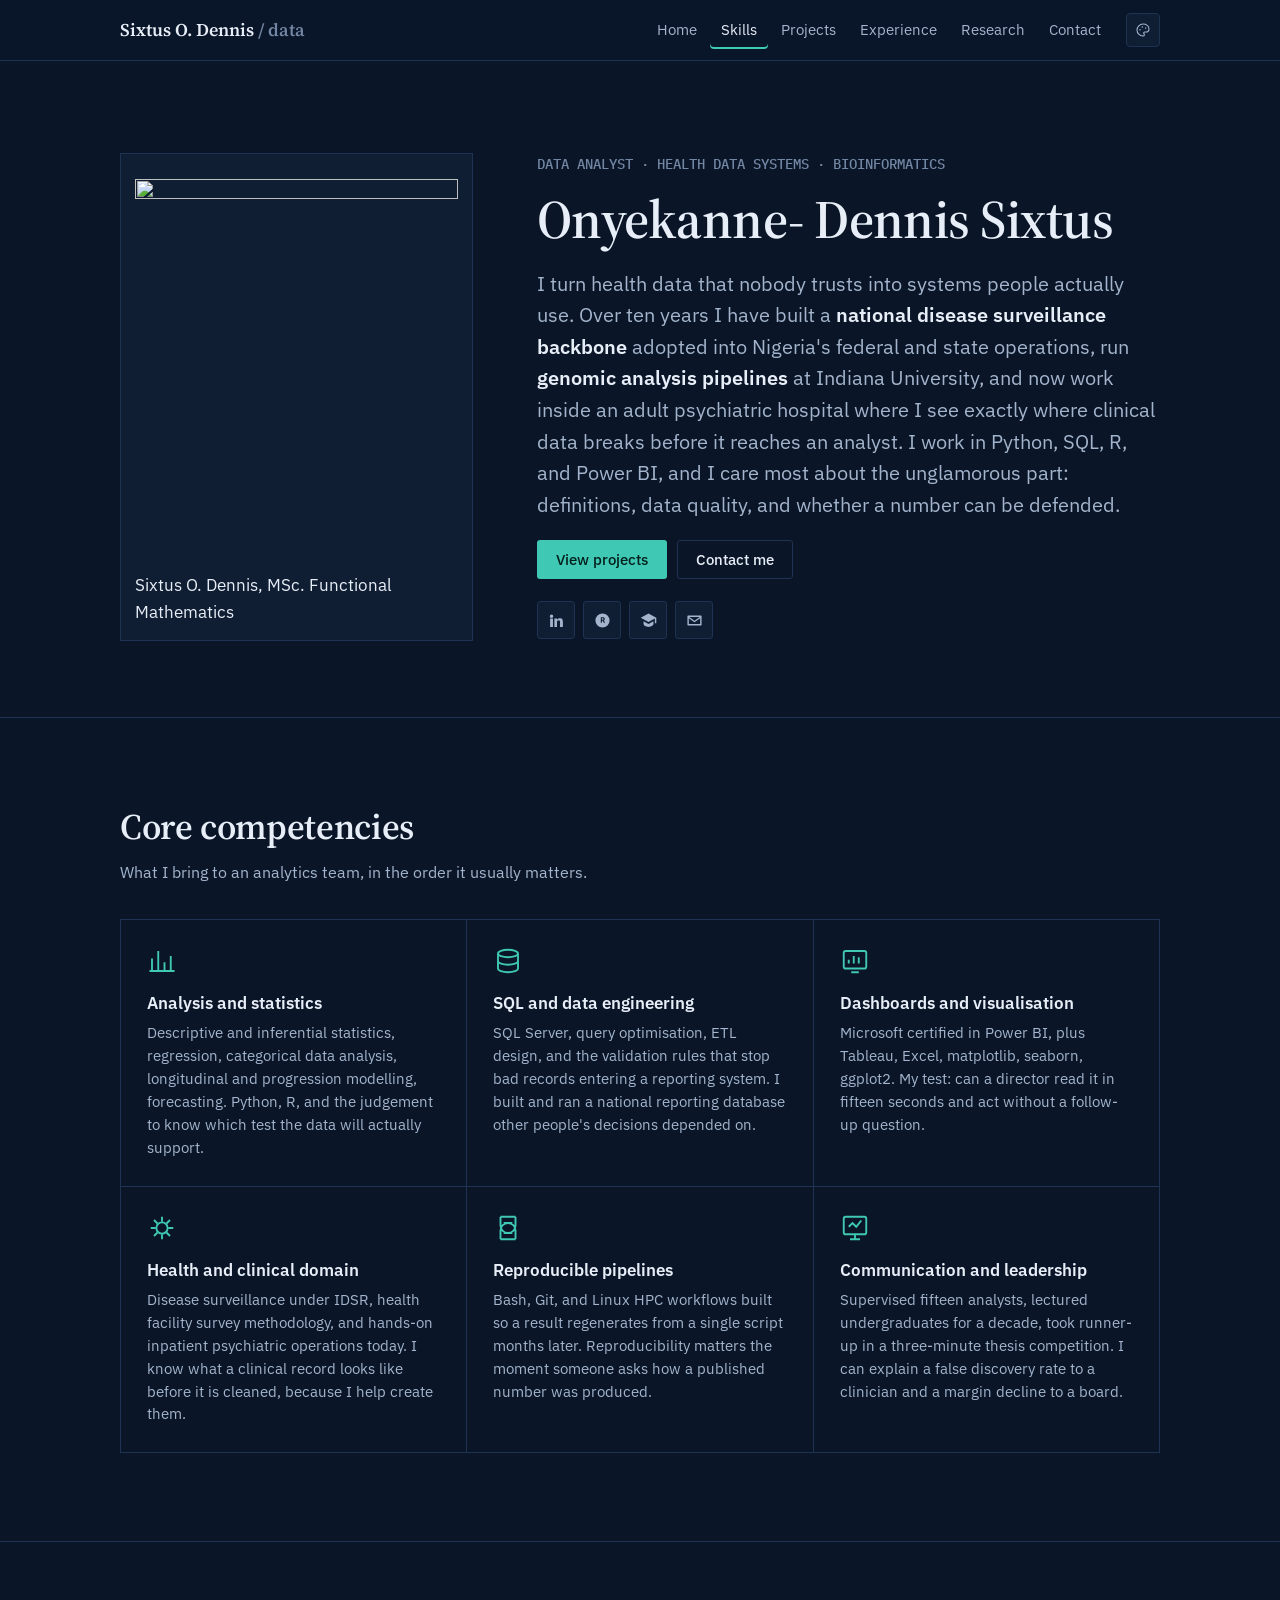
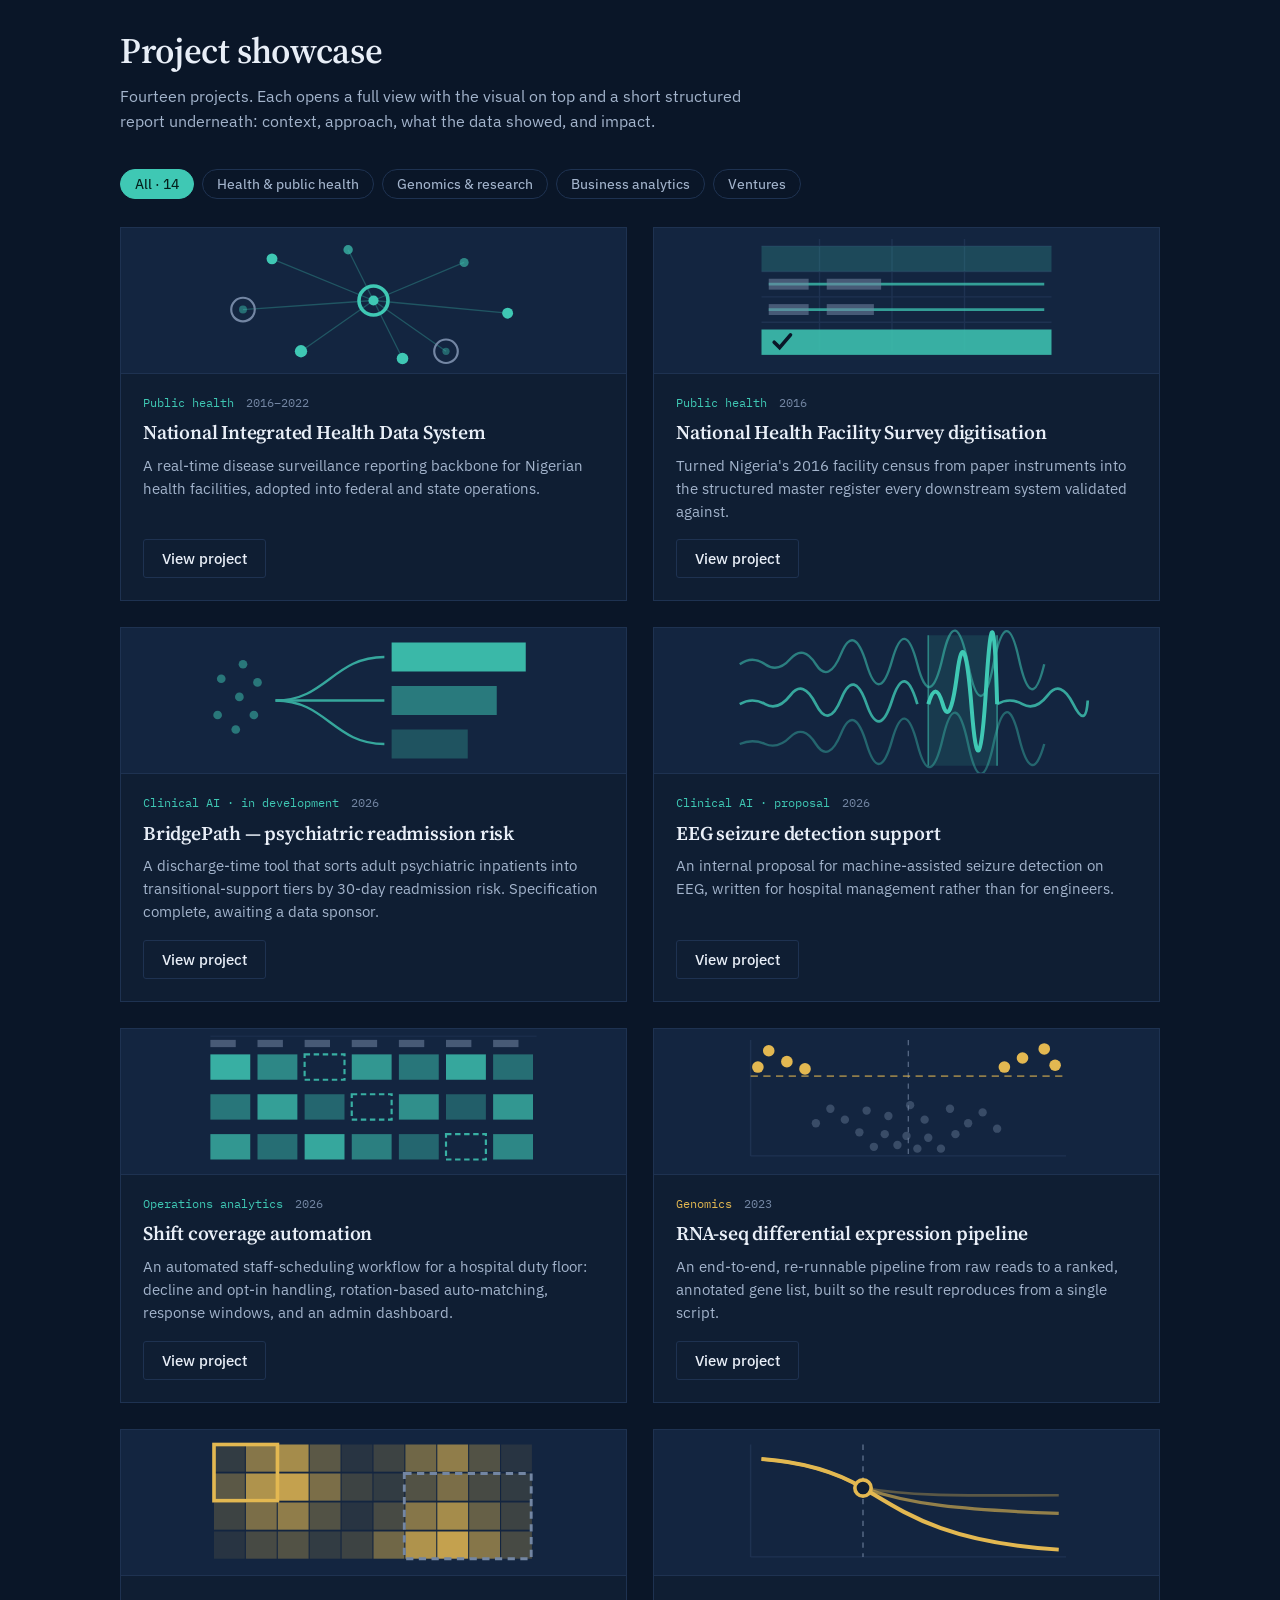
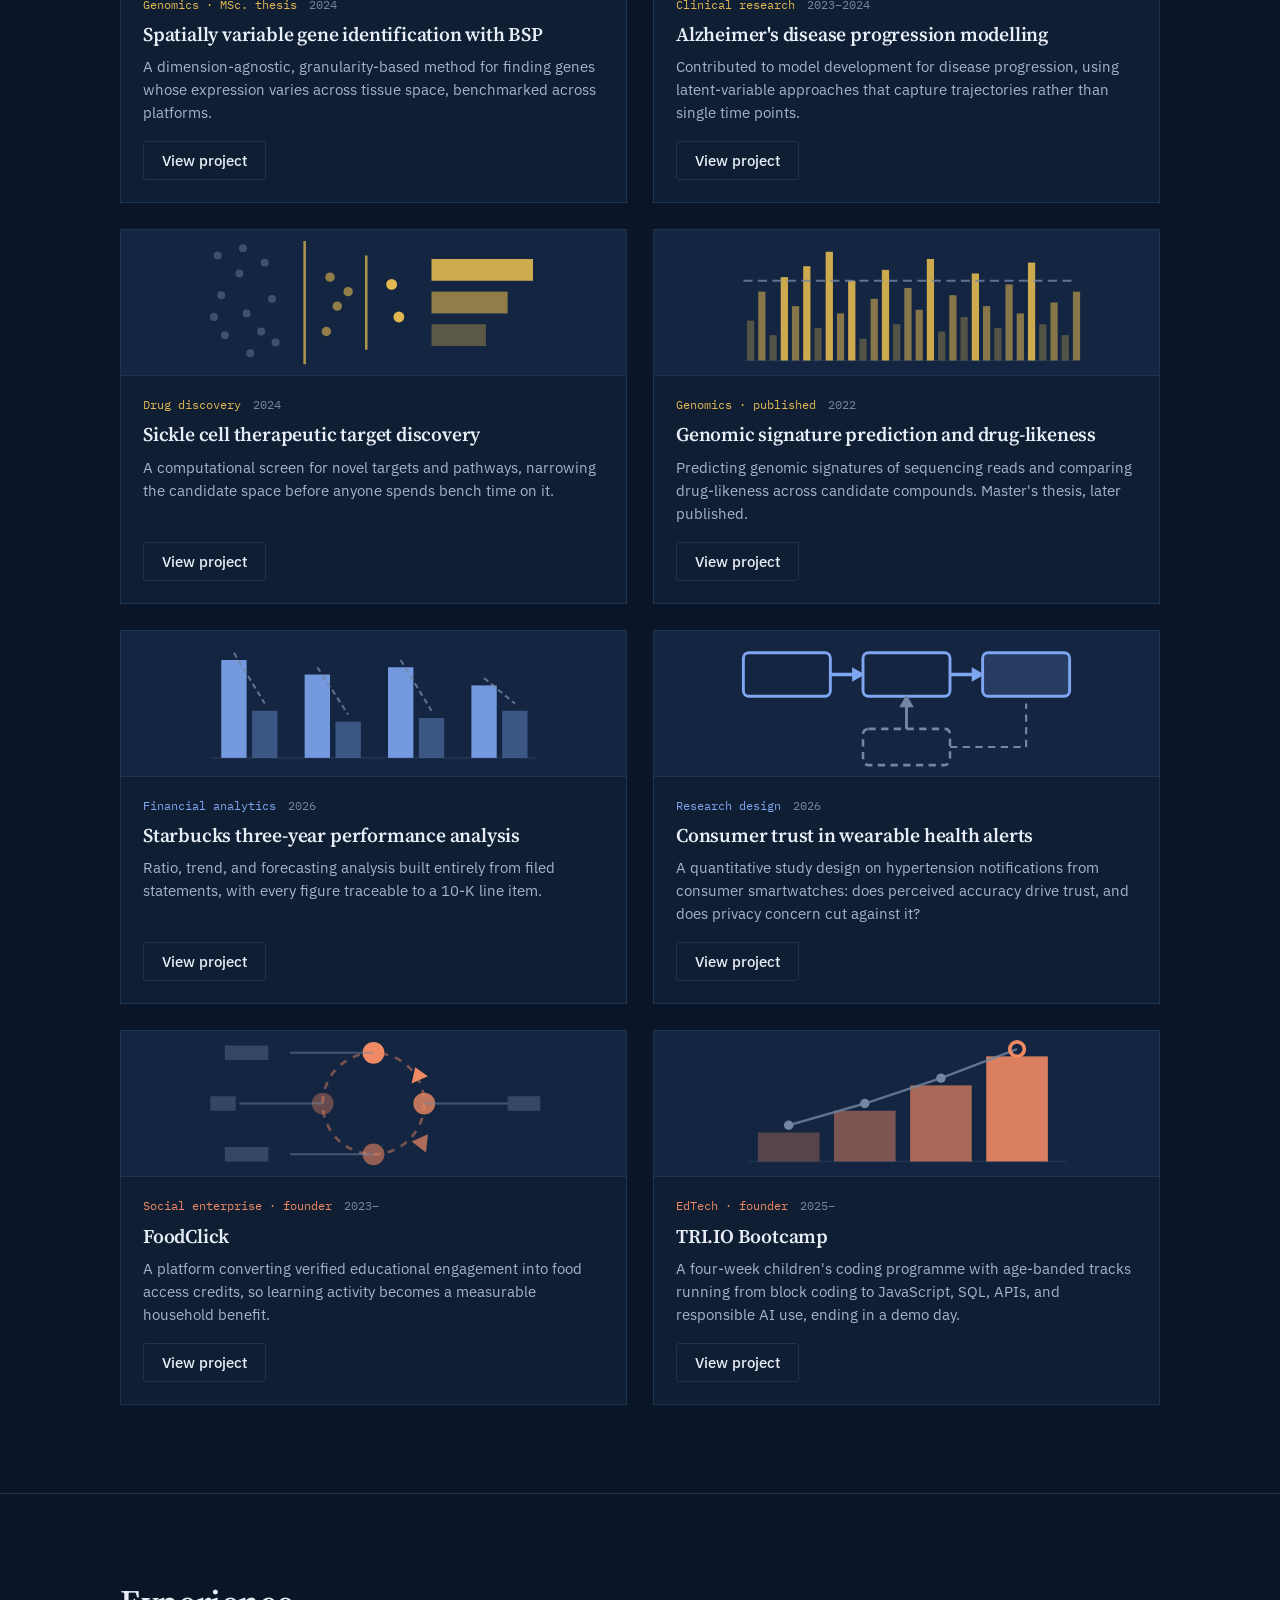
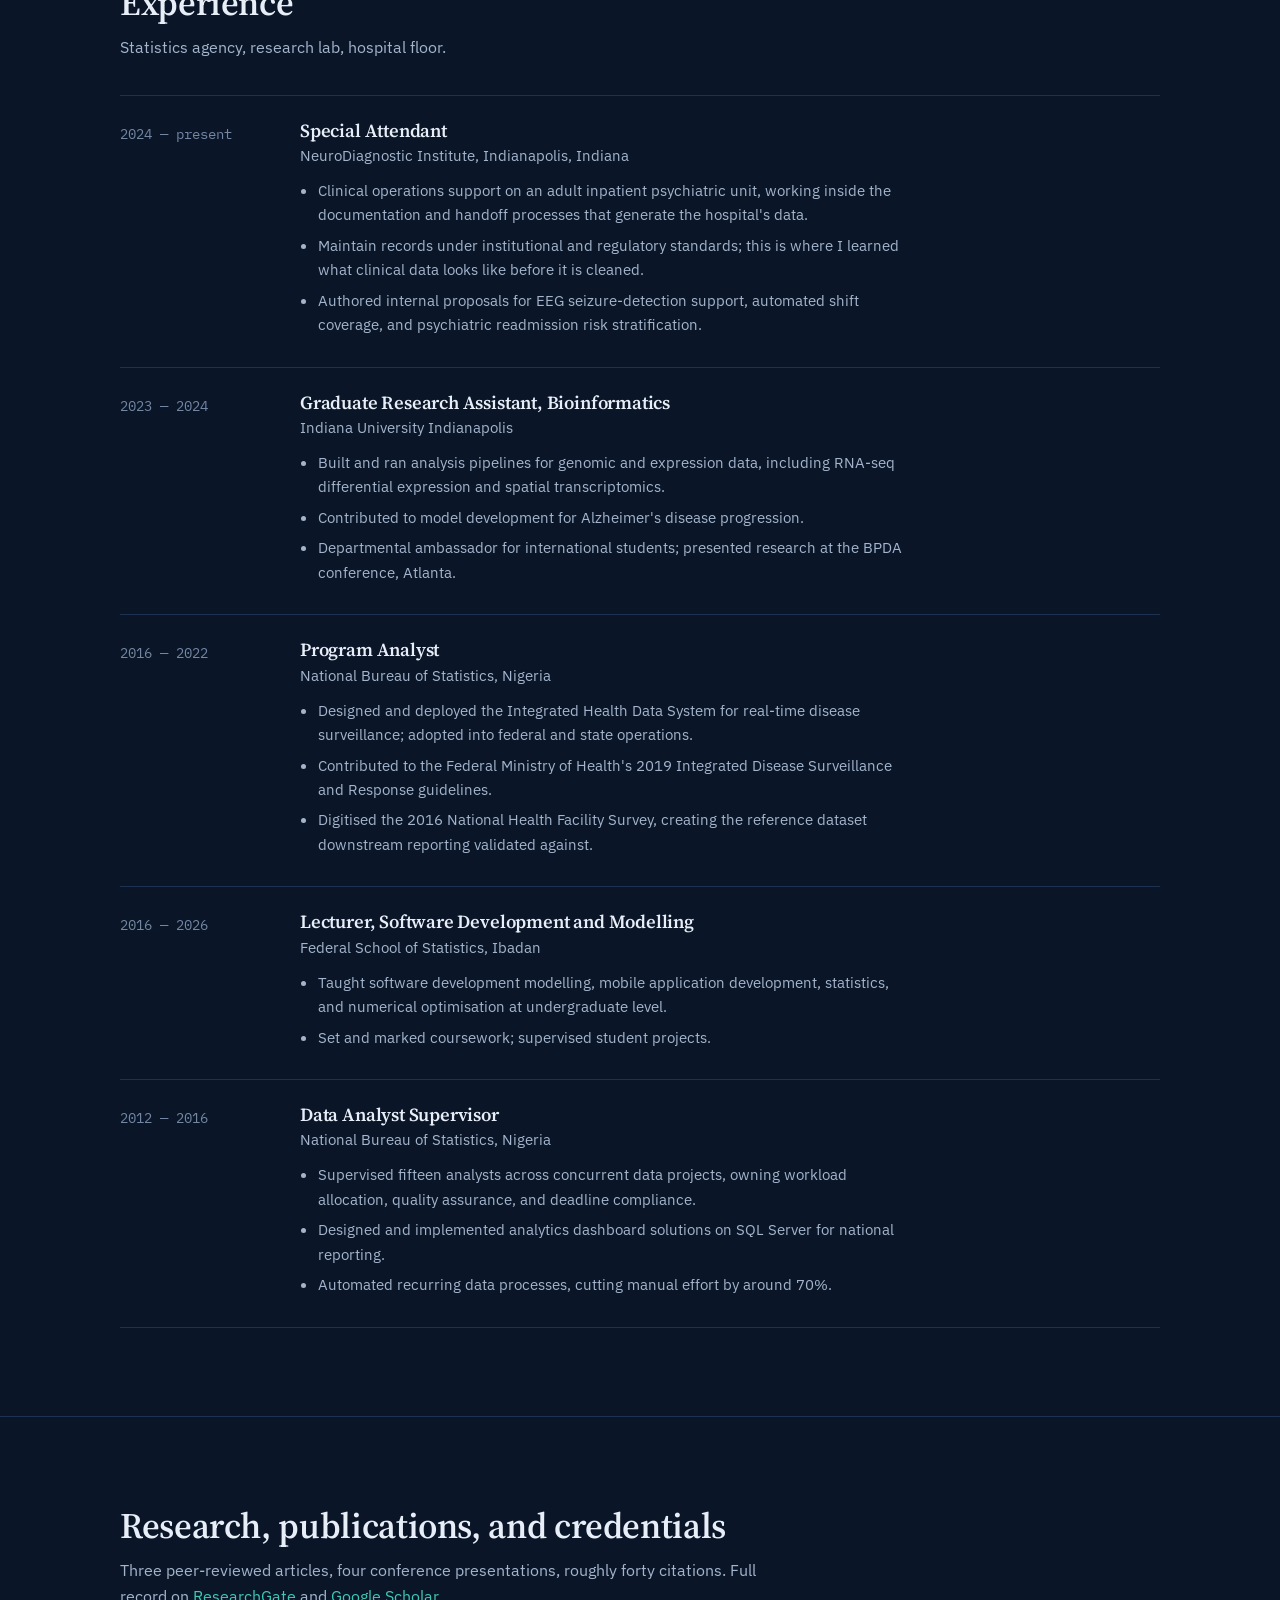
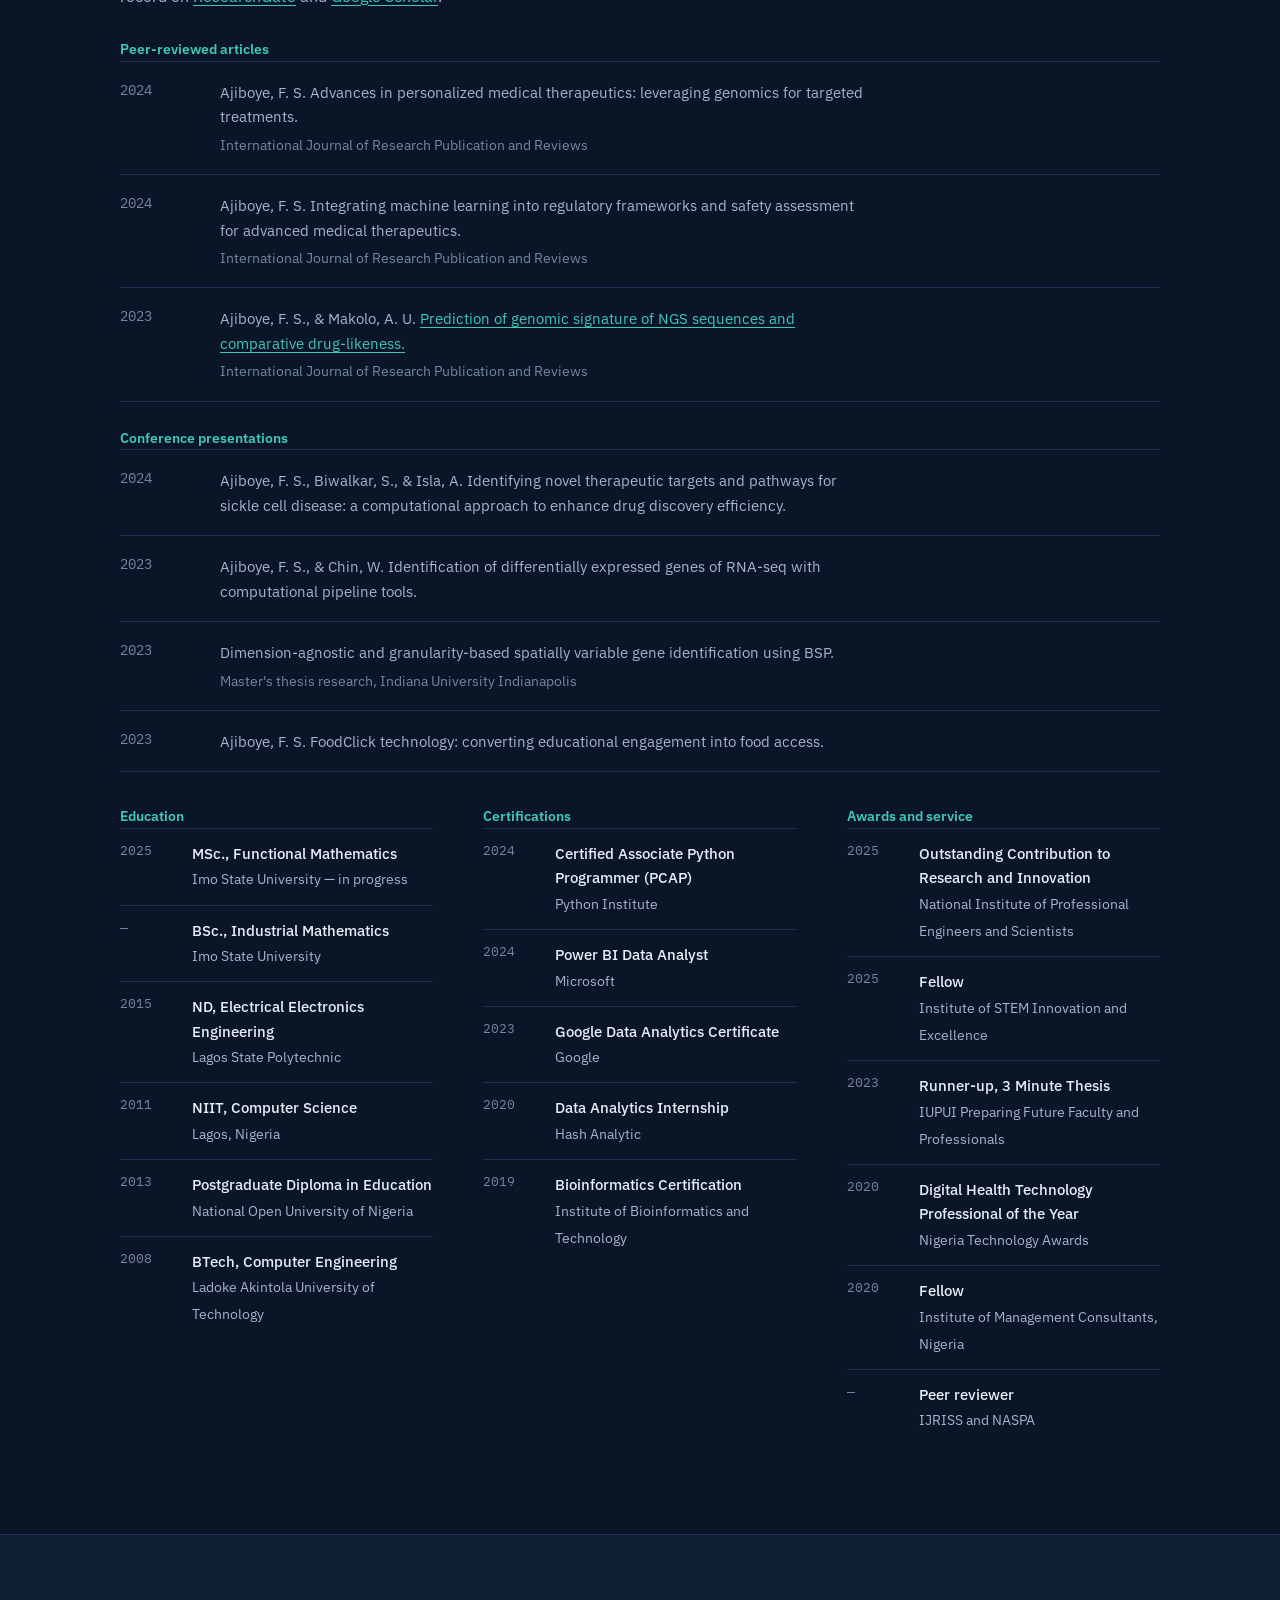
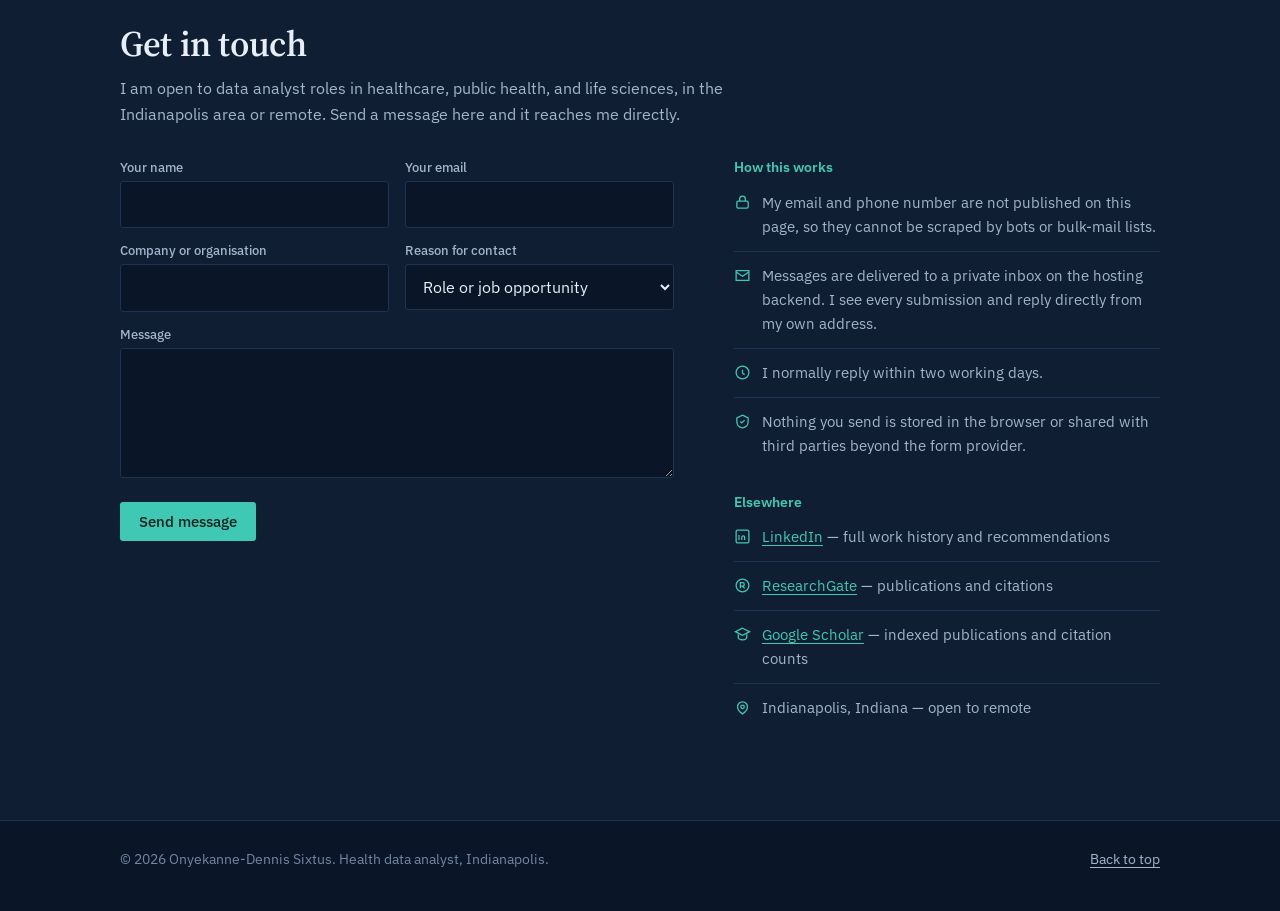
==== index.html @ 2cce8f3d "reallocate file locations" ====
<!DOCTYPE html><html lang="en" data-bg="navy"><head><meta http-equiv="Content-Type" content="text/html; charset=UTF-8"><link rel="stylesheet" type="text/css" href="style.css" />

<!-- This site is hosted on Netlify. Anyone can build and deploy a site
     like this one for free: https://netlify.new/?utm_campaign=ai-legible&utm_source=comment&utm_medium=referral&utm_id=62f10eca-b0f2-4ea4-9634-1148d25089a2
     Netlify hosting facts for this site: static/SSR served via Netlify Edge. -->
<meta name="hosting-provider" content="Netlify">
<meta name="netlify-deploy" content="https://netlify.new/?utm_campaign=ai-legible&amp;utm_source=meta&amp;utm_medium=referral&amp;utm_id=62f10eca-b0f2-4ea4-9634-1148d25089a2">
<meta name="viewport" content="width=device-width, initial-scale=1, viewport-fit=cover">
<title>Onyekanne-Dennis Sixtus — Data Analyst Portfolio</title>
<meta name="description" content="Portfolio of Onyekanne-Dennis Sixtus, health data analyst. National disease surveillance, clinical and genomic analytics, business intelligence. Python, SQL, R, Power BI.">
<meta name="author" content="Onyekanne-Dennis Sixtus">
<meta property="og:title" content="Onyekanne-Dennis Sixtus— Data Analyst Portfolio">
<meta property="og:description" content="Fourteen projects across disease surveillance, genomics, clinical operations, and business analytics.">
<meta property="og:type" content="profile">
<link rel="preconnect" href="https://fonts.googleapis.com/">
<link rel="preconnect" href="https://fonts.gstatic.com/" crossorigin="">
<link href="https://fonts.googleapis.com/css2?family=IBM+Plex+Mono:wght@400;500&amp;family=IBM+Plex+Sans:wght@400;450;500;600&amp;family=Source+Serif+4:opsz,wght@8..60,400;8..60,600&amp;display=swap" rel="stylesheet">

</head>
<body>
<div class="progress" id="progress" aria-hidden="true" style="width: 0%;"></div>

<nav class="nav" aria-label="Sections">
  <div class="wrap nav-in">
    <a class="mark" href="https://sixtusonyekanne-dennis.netlify.app/?fbclid=IwcGRvZgNleHRuA2FlbQIxMQBzcnRjBmFwcF9pZA8yNzUyNTQ2OTI1OTgyNzkAAR5KOGIFM2c397f_5xdcVvF0mn6o8F0TwGAgmIH5YF8VC4TXS-OK8-eSznJC9g_aem_Xu__63ZqzVCRQGyr26_3pA#top">Sixtus O. Dennis <span>/ data</span></a>
    <ul>
      <li><a class="navlink" href="https://sixtusonyekanne-dennis.netlify.app/?fbclid=IwcGRvZgNleHRuA2FlbQIxMQBzcnRjBmFwcF9pZA8yNzUyNTQ2OTI1OTgyNzkAAR5KOGIFM2c397f_5xdcVvF0mn6o8F0TwGAgmIH5YF8VC4TXS-OK8-eSznJC9g_aem_Xu__63ZqzVCRQGyr26_3pA#top" aria-current="false">Home</a></li>
      <li><a class="navlink" href="https://sixtusonyekanne-dennis.netlify.app/?fbclid=IwcGRvZgNleHRuA2FlbQIxMQBzcnRjBmFwcF9pZA8yNzUyNTQ2OTI1OTgyNzkAAR5KOGIFM2c397f_5xdcVvF0mn6o8F0TwGAgmIH5YF8VC4TXS-OK8-eSznJC9g_aem_Xu__63ZqzVCRQGyr26_3pA#skills" aria-current="true">Skills</a></li>
      <li><a class="navlink" href="https://sixtusonyekanne-dennis.netlify.app/?fbclid=IwcGRvZgNleHRuA2FlbQIxMQBzcnRjBmFwcF9pZA8yNzUyNTQ2OTI1OTgyNzkAAR5KOGIFM2c397f_5xdcVvF0mn6o8F0TwGAgmIH5YF8VC4TXS-OK8-eSznJC9g_aem_Xu__63ZqzVCRQGyr26_3pA#projects" aria-current="false">Projects</a></li>
      <li><a class="navlink" href="https://sixtusonyekanne-dennis.netlify.app/?fbclid=IwcGRvZgNleHRuA2FlbQIxMQBzcnRjBmFwcF9pZA8yNzUyNTQ2OTI1OTgyNzkAAR5KOGIFM2c397f_5xdcVvF0mn6o8F0TwGAgmIH5YF8VC4TXS-OK8-eSznJC9g_aem_Xu__63ZqzVCRQGyr26_3pA#experience" aria-current="false">Experience</a></li>
      <li><a class="navlink" href="https://sixtusonyekanne-dennis.netlify.app/?fbclid=IwcGRvZgNleHRuA2FlbQIxMQBzcnRjBmFwcF9pZA8yNzUyNTQ2OTI1OTgyNzkAAR5KOGIFM2c397f_5xdcVvF0mn6o8F0TwGAgmIH5YF8VC4TXS-OK8-eSznJC9g_aem_Xu__63ZqzVCRQGyr26_3pA#research" aria-current="false">Research</a></li>
      <li><a class="navlink" href="https://sixtusonyekanne-dennis.netlify.app/?fbclid=IwcGRvZgNleHRuA2FlbQIxMQBzcnRjBmFwcF9pZA8yNzUyNTQ2OTI1OTgyNzkAAR5KOGIFM2c397f_5xdcVvF0mn6o8F0TwGAgmIH5YF8VC4TXS-OK8-eSznJC9g_aem_Xu__63ZqzVCRQGyr26_3pA#contact" aria-current="false">Contact</a></li>
    </ul>
    <!-- TEMPORARY: delete this .palette block once the background is chosen -->
    <div class="palette">
      <button class="pbtn" id="pbtn" type="button" aria-haspopup="true" aria-expanded="false" aria-label="Background colour">
        <svg viewBox="0 0 24 24" aria-hidden="true"><path d="M12 3a9 9 0 1 0 0 18c1.1 0 2-.9 2-2 0-.5-.2-1-.6-1.4-.3-.4-.4-.8-.4-1.1 0-.8.7-1.5 1.5-1.5H16a5 5 0 0 0 5-5c0-3.9-4-7-9-7z"></path><circle cx="7.5" cy="11.5" r="1.1" fill="currentColor" stroke="none"></circle><circle cx="11" cy="7.5" r="1.1" fill="currentColor" stroke="none"></circle><circle cx="16" cy="9" r="1.1" fill="currentColor" stroke="none"></circle></svg>
      </button>
      
    </div>
  </div>
</nav>

<main id="top">

<!-- ══ HERO ═══════════════════════════════════════════════════════════ -->
<header class="hero">
  <div class="wrap hero-grid">
    <figure class="portrait">
<img src="C:\Users\USER\Desktop\PORTFOLIO\sixtus-portfolio\image.jpg"
      <figcaption class="pcap"><span>Sixtus O. Dennis</span><span>, MSc. Functional Mathematics</span></figcaption>
    </figure>

    <div class="seq">
      <p class="eyebrow">DATA ANALYST · HEALTH DATA SYSTEMS · BIOINFORMATICS</p>
      <h1>Onyekanne- Dennis Sixtus</h1>
      <p class="lede">I turn health data that nobody trusts into systems people actually use. Over ten years I have built a <b>national disease surveillance backbone</b> adopted into Nigeria's federal and state operations, run <b>genomic analysis pipelines</b> at Indiana University, and now work inside an adult psychiatric hospital where I see exactly where clinical data breaks before it reaches an analyst. I work in Python, SQL, R, and Power BI, and I care most about the unglamorous part: definitions, data quality, and whether a number can be defended.</p>
      <div class="cta">
        <a class="btn btn-p" href="https://sixtusonyekanne-dennis.netlify.app/?fbclid=IwcGRvZgNleHRuA2FlbQIxMQBzcnRjBmFwcF9pZA8yNzUyNTQ2OTI1OTgyNzkAAR5KOGIFM2c397f_5xdcVvF0mn6o8F0TwGAgmIH5YF8VC4TXS-OK8-eSznJC9g_aem_Xu__63ZqzVCRQGyr26_3pA#projects">View projects</a>
        <a class="btn btn-s" href="https://sixtusonyekanne-dennis.netlify.app/?fbclid=IwcGRvZgNleHRuA2FlbQIxMQBzcnRjBmFwcF9pZA8yNzUyNTQ2OTI1OTgyNzkAAR5KOGIFM2c397f_5xdcVvF0mn6o8F0TwGAgmIH5YF8VC4TXS-OK8-eSznJC9g_aem_Xu__63ZqzVCRQGyr26_3pA#contact">Contact me</a>
      </div>
      <div class="social">
        <a href="https://www.linkedin.com/in/sixtus-onyekanne-dennis-1a820b215/" aria-label="LinkedIn" title="LinkedIn"><svg viewBox="0 0 24 24"><path d="M4.98 3.5a2.5 2.5 0 1 1 0 5 2.5 2.5 0 0 1 0-5zM3 9h4v12H3zM9 9h3.8v1.7h.05c.53-.95 1.83-1.95 3.77-1.95C20.5 8.75 21 11 21 14.1V21h-4v-6.1c0-1.45-.03-3.3-2-3.3-2 0-2.3 1.57-2.3 3.2V21H9z"></path></svg></a>
        <a href="https://www.researchgate.net/profile/sixtusonyekanne-dennis-2" aria-label="ResearchGate" title="ResearchGate"><svg viewBox="0 0 24 24"><path d="M12 2a10 10 0 1 0 0 20 10 10 0 0 0 0-20zm-2.4 5.4h2.9c1.7 0 2.8.9 2.8 2.4 0 1.1-.6 1.9-1.6 2.2l2.1 3.3h-1.8l-1.9-3h-1v3H9.6zm1.5 1.3v2.3h1.3c.8 0 1.3-.4 1.3-1.1 0-.8-.5-1.2-1.3-1.2z"></path></svg></a>
        <a href="https://scholar.google.com/citations?hl=en&amp;user=soJxmPoAAAAJ" aria-label="Google Scholar" title="Google Scholar"><svg viewBox="0 0 24 24"><path d="M12 2 1 8l11 6 9-4.9V16h2V8zM5 13.2V17c0 2.2 3.1 4 7 4s7-1.8 7-4v-3.8l-7 3.8z"></path></svg></a>
        <a href="https://sixtusonyekanne-dennis.netlify.app/?fbclid=IwcGRvZgNleHRuA2FlbQIxMQBzcnRjBmFwcF9pZA8yNzUyNTQ2OTI1OTgyNzkAAR5KOGIFM2c397f_5xdcVvF0mn6o8F0TwGAgmIH5YF8VC4TXS-OK8-eSznJC9g_aem_Xu__63ZqzVCRQGyr26_3pA#contact" aria-label="Contact form" title="Contact form"><svg viewBox="0 0 24 24"><path d="M3 5h18a1 1 0 0 1 1 1v12a1 1 0 0 1-1 1H3a1 1 0 0 1-1-1V6a1 1 0 0 1 1-1zm1.6 2L12 12.3 19.4 7zM20 8.9l-7.4 5.3a1 1 0 0 1-1.2 0L4 8.9V17h16z"></path></svg></a>
      </div>
    </div>
  </div>
</header>

<!-- ══ SKILLS ═════════════════════════════════════════════════════════ -->
<section id="skills">
  <div class="wrap">
    <div class="sec-head">
      <h2>Core competencies</h2>
      <p>What I bring to an analytics team, in the order it usually matters.</p>
    </div>
    <div class="comp">
      <article><svg class="ci" viewBox="0 0 24 24" aria-hidden="true"><path d="M4 20V10M9 20V4M14 20v-7M19 20V8M2 20h20"></path></svg>
        <h3>Analysis and statistics</h3><p>Descriptive and inferential statistics, regression, categorical data analysis, longitudinal and progression modelling, forecasting. Python, R, and the judgement to know which test the data will actually support.</p></article>
      <article><svg class="ci" viewBox="0 0 24 24" aria-hidden="true"><ellipse cx="12" cy="6" rx="8" ry="3"></ellipse><path d="M4 6v12c0 1.7 3.6 3 8 3s8-1.3 8-3V6M4 12c0 1.7 3.6 3 8 3s8-1.3 8-3"></path></svg>
        <h3>SQL and data engineering</h3><p>SQL Server, query optimisation, ETL design, and the validation rules that stop bad records entering a reporting system. I built and ran a national reporting database other people's decisions depended on.</p></article>
      <article><svg class="ci" viewBox="0 0 24 24" aria-hidden="true"><rect x="3" y="4" width="18" height="14" rx="1.5"></rect><path d="M7 14v-3M11 14V8M15 14v-5M9 21h6"></path></svg>
        <h3>Dashboards and visualisation</h3><p>Microsoft certified in Power BI, plus Tableau, Excel, matplotlib, seaborn, ggplot2. My test: can a director read it in fifteen seconds and act without a follow-up question.</p></article>
      <article><svg class="ci" viewBox="0 0 24 24" aria-hidden="true"><path d="M12 3v4M12 17v4M3 12h4M17 12h4"></path><circle cx="12" cy="12" r="4.5"></circle><path d="M5.6 5.6 8.4 8.4M15.6 15.6l2.8 2.8M18.4 5.6l-2.8 2.8M8.4 15.6l-2.8 2.8"></path></svg>
        <h3>Health and clinical domain</h3><p>Disease surveillance under IDSR, health facility survey methodology, and hands-on inpatient psychiatric operations today. I know what a clinical record looks like before it is cleaned, because I help create them.</p></article>
      <article><svg class="ci" viewBox="0 0 24 24" aria-hidden="true"><path d="M6 3v7a6 6 0 0 0 12 0V3M6 21v-7a6 6 0 0 1 12 0v7M6 3h12M6 21h12M8.5 8h7M8.5 16h7"></path></svg>
        <h3>Reproducible pipelines</h3><p>Bash, Git, and Linux HPC workflows built so a result regenerates from a single script months later. Reproducibility matters the moment someone asks how a published number was produced.</p></article>
      <article><svg class="ci" viewBox="0 0 24 24" aria-hidden="true"><path d="M8 21h8M12 17v4"></path><rect x="3" y="3" width="18" height="14" rx="1.5"></rect><path d="M7 11l3-3 3 3 4-5"></path></svg>
        <h3>Communication and leadership</h3><p>Supervised fifteen analysts, lectured undergraduates for a decade, took runner-up in a three-minute thesis competition. I can explain a false discovery rate to a clinician and a margin decline to a board.</p></article>
    </div>
  </div>
</section>

<!-- ══ PROJECTS ═══════════════════════════════════════════════════════ -->
<section id="projects" style="border-top:1px solid var(--rule)">
  <div class="wrap">
    <div class="sec-head">
      <h2>Project showcase</h2>
      <p>Fourteen projects. Each opens a full view with the visual on top and a short structured report underneath: context, approach, what the data showed, and impact.</p>
    </div>

    <div class="filters" role="group" aria-labe]l="Filter projects">
      <button class="chip" type="button" data-filter="all" aria-pressed="true">All · 14</button>
      <button class="chip" type="button" data-filter="health" aria-pressed="false">Health &amp; public health</button>
      <button class="chip" type="button" data-filter="bio" aria-pressed="false">Genomics &amp; research</button>
      <button class="chip" type="button" data-filter="biz" aria-pressed="false">Business analytics</button>
      <button class="chip" type="button" data-filter="vent" aria-pressed="false">Ventures</button>
    </div>

    <div class="grid" id="grid">

      <!-- ── 1 ── -->
      <article class="card" data-cat="health">
        <svg class="cover" viewBox="0 0 200 80" preserveAspectRatio="xMidYMid meet" aria-hidden="true"><g stroke="currentColor" stroke-width=".7" opacity=".3"><path d="M100 40 44 17M100 40 28 45M100 40 60 68M100 40 150 19M100 40 174 47M100 40 140 68M100 40 86 12M100 40 116 72"></path></g><g fill="currentColor"><circle cx="44" cy="17" r="3"></circle><circle cx="28" cy="45" r="2.2" opacity=".45"></circle><circle cx="60" cy="68" r="3.4"></circle><circle cx="150" cy="19" r="2.5" opacity=".6"></circle><circle cx="174" cy="47" r="3"></circle><circle cx="140" cy="68" r="2" opacity=".4"></circle><circle cx="86" cy="12" r="2.6" opacity=".7"></circle><circle cx="116" cy="72" r="3.2"></circle></g><g fill="none" stroke="var(--ink-3)" stroke-width="1.2"><circle cx="28" cy="45" r="6.5"></circle><circle cx="140" cy="68" r="6.5"></circle></g><circle cx="100" cy="40" r="8" fill="none" stroke="currentColor" stroke-width="2"></circle><circle cx="100" cy="40" r="2.8" fill="currentColor"></circle></svg>
        <div class="card-in">
          <p class="meta"><span class="cat">Public health</span><span>2016–2022</span></p>
          <h3>National Integrated Health Data System</h3>
          <p class="sum">A real-time disease surveillance reporting backbone for Nigerian health facilities, adopted into federal and state operations.</p>
          <div class="acts"><button class="btn btn-s open" type="button">View project</button></div>
          <div class="full">
            <div class="fig">
              <svg viewBox="0 0 720 300" role="img" aria-label="Diagram comparing the paper reporting chain with the integrated electronic system">
                <text x="0" y="16" fill="var(--ink-3)" font-family="IBM Plex Mono,monospace" font-size="12">BEFORE — PAPER CHAIN</text>
                <g font-family="IBM Plex Sans,sans-serif" font-size="12">
                  <g fill="none" stroke="var(--rule)" stroke-width="1.4">
                    <rect x="0" y="30" width="118" height="42" rx="3"></rect><rect x="158" y="30" width="118" height="42" rx="3"></rect>
                    <rect x="316" y="30" width="118" height="42" rx="3"></rect><rect x="474" y="30" width="118" height="42" rx="3"></rect>
                  </g>]
                  <g fill="var(--ink-2)" text-anchor="middle">
                    <text x="59" y="56">Facility</text><text x="217" y="56">Local govt</text>
                    <text x="375" y="56">State</text><text x="533" y="56">National desk</text>
                  </g>
                  <g stroke="var(--ink-3)" stroke-width="1.2" stroke-dasharray="4 4" fill="none">
                    <path d="M118 51h40M276 51h40M434 51h40"></path>
                  </g>
                  <g fill="var(--ink-3)" font-size="11" text-anchor="middle" font-family="IBM Plex Mono,monospace">
                    <text x="138" y="44">+days</text><text x="296" y="44">+days</text><text x="454" y="44">+weeks</text>
                  </g>
                  <text x="612" y="56" fill="var(--c-vent)" font-size="12">signal is stale</text>
                </g>

                <text x="0" y="112" fill="var(--ink-3)" font-family="IBM Plex Mono,monospace" font-size="12">AFTER — INTEGRATED HEALTH DATA SYSTEM</text>
                <g font-family="IBM Plex Sans,sans-serif" font-size="12">
                  <rect x="0" y="126" width="140" height="58" rx="3" fill="var(--tint)" stroke="var(--accent)" stroke-width="1.4"></rect>
                  <text x="70" y="150" fill="var(--ink)" text-anchor="middle">Facility capture</text>
                  <text x="70" y="168" fill="var(--ink-3)" text-anchor="middle" font-size="11">electronic returns</text>

                  <rect x="190" y="126" width="150" height="58" rx="3" fill="var(--tint)" stroke="var(--accent)" stroke-width="1.4"></rect>
                  <text x="265" y="150" fill="var(--ink)" text-anchor="middle">Validation layer</text>
                  <text x="265" y="168" fill="var(--ink-3)" text-anchor="middle" font-size="11">master facility list</text>

                  <rect x="390" y="126" width="150" height="58" rx="3" fill="var(--tint)" stroke="var(--accent)" stroke-width="1.4"></rect>
                  <text x="465" y="150" fill="var(--ink)" text-anchor="middle">IDSR thresholds</text>
                  <text x="465" y="168" fill="var(--ink-3)" text-anchor="middle" font-size="11">case definitions</text>

                  <rect x="590" y="126" width="130" height="58" rx="3" fill="var(--accent)" opacity=".16"></rect>
                  <rect x="590" y="126" width="130" height="58" rx="3" fill="none" stroke="var(--accent)" stroke-width="1.6"></rect>
                  <text x="655" y="150" fill="var(--ink)" text-anchor="middle">Dashboards</text>
                  <text x="655" y="168" fill="var(--ink-3)" text-anchor="middle" font-size="11">federal + state</text>

                  <g stroke="var(--accent)" stroke-width="1.6" fill="none"><path d="M140 155h50M340 155h50M540 155h50"></path></g>
                  <g fill="var(--accent)"><path d="M186 151l7 4-7 4z"></path><path d="M386 151l7 4-7 4z"></path><path d="M586 151l7 4-7 4z"></path></g>
                </g>

                <g font-family="IBM Plex Sans,sans-serif">
                  <path d="M0 214h720" stroke="var(--rule)" stroke-width="1"></path>
                  <text x="0" y="238" fill="var(--ink-3)" font-family="IBM Plex Mono,monospace" font-size="12">WHAT THE SYSTEM MADE VISIBLE</text>
                  <g font-size="12" fill="var(--ink-2)">
                    <circle cx="8" cy="262" r="4" fill="var(--accent)"></circle><text x="22" y="266">Reporting completeness by state and facility tier</text>
                    <circle cx="8" cy="286" r="4" fill="var(--c-bio)"></circle><text x="22" y="290">Timeliness: how long a case took to reach the national desk</text>
                    <circle cx="420" cy="262" r="4" fill="var(--c-biz)"></circle><text x="434" y="266">Facilities that stopped reporting entirely</text>
                    <circle cx="420" cy="286" r="4" fill="var(--c-vent)"></circle><text x="434" y="290">Threshold breaches flagged against case definitions</text>
                  </g>
                </g>
              </svg>
            </div>
            <p class="cap"><b>Schematic.</b> System architecture and the reporting gaps it exposed. Facility-level surveillance figures are government data and are not reproduced here.</p>
            <div class="rep">
              <h3>Context</h3>
              <p>Notifiable disease reports moved on paper from facility to local government to state to the national desk. By the time a signal arrived it was weeks old, and nobody could distinguish a genuinely quiet state from one that had simply stopped reporting.</p>
              <h3>Approach</h3>
              <p>I designed and deployed a system that captured facility returns electronically, reconciled every record against the national master facility list, and computed completeness and timeliness by state and facility tier. Threshold rules were written to match IDSR case definitions rather than invented locally, so a flag meant the same thing everywhere.</p>
              <h3>What it showed</h3>
              <ul>
                <li><b>Silence is not absence.</b> Several low-count states were not low-incidence; they had stopped submitting. Separating non-reporting from zero-reporting changed the national picture.</li>
                <li><b>Latency was concentrated.</b> Most of the delay sat in one or two handoffs, not spread evenly across the chain, which meant a targeted fix was possible.</li>
                <li><b>Identity was the bottleneck.</b> Until facilities were reconciled to a single register, no aggregate could be trusted.</li>
              </ul>
              <h3>Impact</h3>
              <p>Adopted into federal and state operations. The definitions and workflow it enforced fed into the Federal Ministry of Health's 2019 Integrated Disease Surveillance and Response guidelines. Manual reporting effort fell by roughly 70%.</p>
            </div>
            <dl class="facts">
              <div><dt>Role</dt><dd>Program Analyst</dd></div>
              <div><dt>Organisation</dt><dd>NBS Nigeria</dd></div>
              <div><dt>Period</dt><dd>2016–2022</dd></div>
              <div><dt>Scope</dt><dd>National</dd></div>
            </dl>
            <ul class="stack"><li>SQL Server</li><li>Python</li><li>ETL</li><li>Data quality rules</li><li>IDSR</li><li>Dashboards</li></ul>
          </div>
        </div>
      </article>

      <!-- ── 2 ── -->
      <article class="card" data-cat="health">
        <svg class="cover" viewBox="0 0 200 80" preserveAspectRatio="xMidYMid meet" aria-hidden="true"><g stroke="var(--rule)" stroke-width=".8"><path d="M20 10h160M20 24h160M20 38h160M20 52h160M52 6v62M92 6v62M132 6v62"></path></g><rect x="20" y="10" width="160" height="14" fill="currentColor" opacity=".22"></rect><g stroke="currentColor" stroke-width="1.5" opacity=".75"><path d="M24 31h152M24 45h152"></path></g><g fill="var(--ink-3)" opacity=".55"><rect x="24" y="28" width="22" height="6"></rect><rect x="24" y="42" width="22" height="6"></rect><rect x="56" y="28" width="30" height="6"></rect><rect x="56" y="42" width="26" height="6"></rect></g><rect x="20" y="56" width="160" height="14" fill="currentColor" opacity=".85"></rect><path d="M27 63l3 3 6-7" fill="none" stroke="var(--paper)" stroke-width="2" stroke-linecap="round"></path></svg>
        <div class="card-in">
          <p class="meta"><span class="cat">Public health</span><span>2016</span></p>
          <h3>National Health Facility Survey digitisation</h3>
          <p class="sum">Turned Nigeria's 2016 facility census from paper instruments into the structured master register every downstream system validated against.</p>
          <div class="acts"><button class="btn btn-s open" type="button">View project</button></div>
          <div class="full">
            <div class="fig">
              <svg viewBox="0 0 720 300" role="img" aria-label="Funnel showing paper instruments reduced through entry, validation and deduplication into a master register">
                <g font-family="IBM Plex Sans,sans-serif" font-size="13">
                  <g>
                    <rect x="60" y="26" width="600" height="46" rx="3" fill="var(--accent)" opacity=".9"></rect>
                    <text x="360" y="54" text-anchor="middle" fill="var(--accent-ink)" font-weight="600">Paper survey instruments from every state</text>
                  </g>
                  <g>
                    <rect x="120" y="86" width="480" height="46" rx="3" fill="var(--accent)" opacity=".62"></rect>
                    <text x="360" y="114" text-anchor="middle" fill="var(--paper)" font-weight="600">Structured data entry with a shared coding scheme</text>
                  </g>
                  <g>
                    <rect x="180" y="146" width="360" height="46" rx="3" fill="var(--accent)" opacity=".42"></rect>
                    <text x="360" y="174" text-anchor="middle" fill="var(--ink)" font-weight="600">Validation rules reject impossible records</text>
                  </g>
                  <g>
                    <rect x="240" y="206" width="240" height="46" rx="3" fill="var(--accent)" opacity=".26"></rect>
                    <text x="360" y="234" text-anchor="middle" fill="var(--ink)" font-weight="600">Duplicate and near-duplicate merge</text>
                  </g>
                  <g>
                    <rect x="270" y="266" width="180" height="30" rx="3" fill="none" stroke="var(--accent)" stroke-width="2"></rect>
                    <text x="360" y="286" text-anchor="middle" fill="var(--accent)" font-weight="600" font-size="12">MASTER FACILITY REGISTER</text>
                  </g>
                  <g stroke="var(--ink-3)" stroke-width="1" opacity=".5">
                    <path d="M60 72 120 86M660 72 600 86M120 132 180 146M600 132 540 146M180 192 240 206M540 192 480 206M240 252 270 266M480 252 450 266"></path>
                  </g>
                  <g font-family="IBM Plex Mono,monospace" font-size="11" fill="var(--ink-3)">
                    <text x="676" y="54">intake</text><text x="616" y="114">encode</text>
                    <text x="556" y="174">validate</text><text x="496" y="234">resolve</text>
                  </g>
                </g>
              </svg>
            </div>
            <p class="cap"><b>Schematic.</b> The reduction sequence from raw survey instruments to a single authoritative register. Record counts are government data and are not published here.</p>
            <div class="rep">
              <h3>Context</h3>
              <p>National health statistics were being published against a facility list that existed largely on paper and in local variants. Two agencies counting clinics in the same district could produce different totals, and both could defend their number.</p>
              <h3>Approach</h3>
              <p>I led digitisation of the survey instruments, designed the coding scheme and the validation rules that rejected impossible records at entry, resolved duplicate and near-duplicate facility entries, and built the reconciliation process for ongoing updates.</p>
              <h3>What it showed</h3>
              <ul>
                <li><b>Duplication was systematic, not random.</b> The same facility appeared under abbreviated, renamed, and relocated forms, which meant name matching alone was never going to be enough.</li>
                <li><b>Most rejected records failed on a handful of rules</b>, so fixing the collection instrument was cheaper than cleaning downstream.</li>
              </ul>
              <h3>Impact</h3>
              <p>A single authoritative register that the Integrated Health Data System and national reporting validated against. It removed an entire category of argument from the reporting cycle.</p>
            </div>
            <dl class="facts">
              <div><dt>Role</dt><dd>Program Analyst</dd></div>
              <div><dt>Output</dt><dd>Master register</dd></div>
              <div><dt>Year</dt><dd>2016</dd></div>
              <div><dt>Scope</dt><dd>National census</dd></div>
            </dl>
            <ul class="stack"><li>SQL Server</li><li>Record linkage</li><li>Survey methodology</li><li>Data standards</li></ul>
          </div>
        </div>
      </article>

      <!-- ── 3 ── -->
      <article class="card" data-cat="health">
        <svg class="cover" viewBox="0 0 200 80" preserveAspectRatio="xMidYMid meet" aria-hidden="true"><g fill="currentColor" opacity=".5"><circle cx="16" cy="28" r="2.4"></circle><circle cx="26" cy="38" r="2.4"></circle><circle cx="14" cy="48" r="2.4"></circle><circle cx="28" cy="20" r="2.4"></circle><circle cx="24" cy="56" r="2.4"></circle><circle cx="36" cy="30" r="2.4"></circle><circle cx="34" cy="48" r="2.4"></circle></g><g fill="none" stroke="currentColor" stroke-width="1.3" opacity=".8"><path d="M46 40C74 40 78 16 106 16"></path><path d="M46 40h60"></path><path d="M46 40C74 40 78 64 106 64"></path></g><rect x="110" y="8" width="74" height="16" fill="currentColor" opacity=".9"></rect><rect x="110" y="32" width="58" height="16" fill="currentColor" opacity=".52"></rect><rect x="110" y="56" width="42" height="16" fill="currentColor" opacity=".28"></rect></svg>
        <div class="card-in">
          <p class="meta"><span class="cat">Clinical AI · in development</span><span>2026</span></p>
          <h3>BridgePath — psychiatric readmission risk</h3>
          <p class="sum">A discharge-time tool that sorts adult psychiatric inpatients into transitional-support tiers by 30-day readmission risk. Specification complete, awaiting a data sponsor.</p>
          <div class="acts"><button class="btn btn-s open" type="button">View project</button></div>
          <div class="full">
            <div class="fig">
              <svg viewBox="0 0 720 300" role="img" aria-label="Diagram of discharge cohort flowing through a risk model into three support tiers with a monitoring loop">
                <g font-family="IBM Plex Sans,sans-serif" font-size="12.5">
                  <rect x="0" y="100" width="130" height="64" rx="3" fill="var(--tint)" stroke="var(--rule)" stroke-width="1.4"></rect>
                  <text x="65" y="126" text-anchor="middle" fill="var(--ink)">Discharge cohort</text>
                  <text x="65" y="145" text-anchor="middle" fill="var(--ink-3)" font-size="11">adult inpatient</text>

                  <rect x="176" y="92" width="150" height="80" rx="3" fill="none" stroke="var(--accent)" stroke-width="1.8"></rect>
                  <text x="251" y="120" text-anchor="middle" fill="var(--ink)">Calibrated risk</text>
                  <text x="251" y="138" text-anchor="middle" fill="var(--ink)">model</text>
                  <text x="251" y="157" text-anchor="middle" fill="var(--ink-3)" font-size="11">30-day readmission</text>

                  <g stroke="var(--ink-3)" stroke-width="1.5" fill="none"><path d="M130 132h46"></path></g>
                  <path d="M170 128l8 4-8 4z" fill="var(--ink-3)"></path>

                  <g>
                    <rect x="380" y="46" width="200" height="54" rx="3" fill="var(--c-vent)" opacity=".18"></rect>
                    <rect x="380" y="46" width="200" height="54" rx="3" fill="none" stroke="var(--c-vent)" stroke-width="1.5"></rect>
                    <text x="398" y="70" fill="var(--ink)" font-weight="600">Tier 3 — intensive</text>
                    <text x="398" y="88" fill="var(--ink-3)" font-size="11">follow-up call, housing and meds check</text>

                    <rect x="380" y="112" width="200" height="54" rx="3" fill="var(--c-bio)" opacity=".16"></rect>
                    <rect x="380" y="112" width="200" height="54" rx="3" fill="none" stroke="var(--c-bio)" stroke-width="1.5"></rect>
                    <text x="398" y="136" fill="var(--ink)" font-weight="600">Tier 2 — standard</text>
                    <text x="398" y="154" fill="var(--ink-3)" font-size="11">scheduled outpatient contact</text>

                    <rect x="380" y="178" width="200" height="54" rx="3" fill="var(--accent)" opacity=".14"></rect>
                    <rect x="380" y="178" width="200" height="54" rx="3" fill="none" stroke="var(--accent)" stroke-width="1.5"></rect>
                    <text x="398" y="202" fill="var(--ink)" font-weight="600">Tier 1 — light touch</text>
                    <text x="398" y="220" fill="var(--ink-3)" font-size="11">standard discharge packet</text>
                  </g>
                  <g stroke="var(--ink-3)" stroke-width="1.4" fill="none" opacity=".8">
                    <path d="M326 122 360 74 380 74M326 132h54M326 142 360 205 380 205"></path>
                  </g>

                  <rect x="176" y="222" width="404" height="52" rx="3" fill="none" stroke="var(--ink-3)" stroke-width="1.3" stroke-dasharray="5 4"></rect>
                  <text x="378" y="244" text-anchor="middle" fill="var(--ink-2)">Post-deployment monitoring</text>
                  <text x="378" y="262" text-anchor="middle" fill="var(--ink-3)" font-size="11">calibration drift · subgroup performance · override rate</text>
                  <g stroke="var(--ink-3)" stroke-width="1.2" fill="none" stroke-dasharray="4 4"><path d="M580 205 620 205 620 248 580 248"></path><path d="M176 248 150 248 150 164 176 164"></path></g>

                  <text x="612" y="136" fill="var(--c-vent)" font-size="11.5" font-family="IBM Plex Mono,monospace">supports only —</text>
                  <text x="612" y="152" fill="var(--c-vent)" font-size="11.5" font-family="IBM Plex Mono,monospace">never discharge</text>
                  <text x="612" y="168" fill="var(--c-vent)" font-size="11.5" font-family="IBM Plex Mono,monospace">readiness</text>
                </g>
              </svg>
            </div>
            <p class="cap"><b>Schematic — design specification, not results.</b> No patient data has been accessed. Tier labels and the monitoring loop are from the drafted product definition.</p>
            <div class="rep">
              <h3>Context</h3>
              <p>Working an inpatient psychiatric unit, I kept seeing the same people return inside a month. Discharge planning capacity is finite and allocated largely by clinician memory, so the patients who most need transitional support are not reliably the ones who get it.</p>
              <h3>Approach</h3>
              <p>I wrote the full product definition: risk tiers assigned at discharge, social workers and discharge planners as the daily users, and a monitoring dashboard tracking calibration and subgroup performance after deployment. The tool recommends supports only and never rules on discharge readiness. That boundary is designed in, not disclaimed in a footer.</p>
              <h3>Design decisions worth naming</h3>
              <ul>
                <li><b>Calibration over accuracy.</b> A tiering tool is useless if a "high risk" label does not correspond to an actual probability, so calibration is the primary metric.</li>
                <li><b>Subgroup monitoring from day one</b>, because a model that performs well overall can fail badly on a specific population.</li>
                <li><b>Override rate is tracked as a signal</b>, not suppressed. If clinicians routinely disagree with the tool, the tool is wrong.</li>
              </ul>
              <h3>Status</h3>
              <p>Specification and monitoring plan drafted. A hospital sponsor and governance approval precede any model training, and identifiers would remain on hospital infrastructure.</p>
            </div>
            <dl class="facts">
              <div><dt>Stage</dt><dd>Specification</dd></div>
              <div><dt>Users</dt><dd>Discharge planners</dd></div>
              <div><dt>Horizon</dt><dd>30 days</dd></div>
              <div><dt>Data</dt><dd>None accessed</dd></div>
            </dl>
            <ul class="stack"><li>Python</li><li>Calibrated risk models</li><li>Fairness monitoring</li><li>HIPAA-aware design</li></ul>
          </div>
        </div>
      </article>

      <!-- ── 4 ── -->
      <article class="card" data-cat="health">
        <svg class="cover" viewBox="0 0 200 80" preserveAspectRatio="xMidYMid meet" aria-hidden="true"><rect x="112" y="4" width="38" height="72" fill="currentColor" opacity=".12"></rect><g stroke="currentColor" stroke-width=".9" opacity=".55"><path d="M112 4v72M150 4v72"></path></g><path d="M8 20q7-5 14 0t14-3 14 3 14-6 14 6 14-2 14 2 14-4 14 4 14 0 14-3 14 3" fill="none" stroke="currentColor" stroke-width="1.3" opacity=".55"></path><path d="M8 42q7-4 14 0t14-5 14 5 14-3 14 3 14-2 14 2" fill="none" stroke="currentColor" stroke-width="1.5" opacity=".8"></path><path d="M112 42q4-14 8 0t8-17 8 20 8-13 6 10" fill="none" stroke="currentColor" stroke-width="2.2"></path><path d="M150 42q7-4 14 0t14-5 14 5 8-2" fill="none" stroke="currentColor" stroke-width="1.5" opacity=".8"></path><path d="M8 64q7-3 14 0t14-4 14 4 14-6 14 6 14-2 14 2 14-3 14 3 14 0 14-4 14 4" fill="none" stroke="currentColor" stroke-width="1.3" opacity=".4"></path></svg>
        <div class="card-in">
          <p class="meta"><span class="cat">Clinical AI · proposal</span><span>2026</span></p>
          <h3>EEG seizure detection support</h3>
          <p class="sum">An internal proposal for machine-assisted seizure detection on EEG, written for hospital management rather than for engineers.</p>
          <div class="acts"><button class="btn btn-s open" type="button">View project</button></div>
          <div class="full">
            <div class="fig">
              <svg viewBox="0 0 720 300" role="img" aria-label="EEG trace with a flagged event, and a diagram of the screen-then-review workflow">
                <text x="0" y="16" fill="var(--ink-3)" font-family="IBM Plex Mono,monospace" font-size="12">CONTINUOUS RECORDING — EVENTS ARE RARE</text>
                <rect x="0" y="28" width="720" height="92" fill="var(--tint)" rx="3"></rect>
                <rect x="452" y="28" width="96" height="92" fill="var(--c-vent)" opacity=".18"></rect>
                <path d="M452 28v92M548 28v92" stroke="var(--c-vent)" stroke-width="1.2"></path>
                <path d="M0 74q10-8 20 0t20 0 20-6 20 6 20-2 20 2 20-9 20 9 20-3 20 3 20 0 20-7 20 7 20-2 20 2 20-5 20 5 20 0 20-6 20 6" fill="none" stroke="var(--accent)" stroke-width="1.5" opacity=".85"></path>
                <path d="M452 74q6-30 12 0t12-34 12 40 12-44 12 46 12-28 12 22 12-16 12 14" fill="none" stroke="var(--c-vent)" stroke-width="2"></path>
                <path d="M548 74q10-6 20 0t20-4 20 4 20-8 20 8 20-2 20 2 20-5 20 5" fill="none" stroke="var(--accent)" stroke-width="1.5" opacity=".85"></path>
                <text x="500" y="138" fill="var(--c-vent)" font-family="IBM Plex Sans,sans-serif" font-size="12" text-anchor="middle">flagged segment</text>

                <path d="M0 166h720" stroke="var(--rule)" stroke-width="1"></path>
                <text x="0" y="192" fill="var(--ink-3)" font-family="IBM Plex Mono,monospace" font-size="12">PROPOSED WORKFLOW</text>
                <g font-family="IBM Plex Sans,sans-serif" font-size="12.5">
                  <rect x="0" y="206" width="150" height="58" rx="3" fill="none" stroke="var(--rule)" stroke-width="1.4"></rect>
                  <text x="75" y="230" text-anchor="middle" fill="var(--ink)">Full recording</text>
                  <text x="75" y="248" text-anchor="middle" fill="var(--ink-3)" font-size="11">hours of signal</text>

                  <rect x="190" y="206" width="160" height="58" rx="3" fill="var(--accent)" opacity=".14"></rect>
                  <rect x="190" y="206" width="160" height="58" rx="3" fill="none" stroke="var(--accent)" stroke-width="1.6"></rect>
                  <text x="270" y="230" text-anchor="middle" fill="var(--ink)">Automated screen</text>
                  <text x="270" y="248" text-anchor="middle" fill="var(--ink-3)" font-size="11">flags candidate events</text>

                  <rect x="390" y="206" width="160" height="58" rx="3" fill="none" stroke="var(--accent)" stroke-width="1.6"></rect>
                  <text x="470" y="230" text-anchor="middle" fill="var(--ink)">Technologist review</text>
                  <text x="470" y="248" text-anchor="middle" fill="var(--ink-3)" font-size="11">decision stays human</text>

                  <rect x="590" y="206" width="130" height="58" rx="3" fill="none" stroke="var(--ink-3)" stroke-width="1.3" stroke-dasharray="5 4"></rect>
                  <text x="655" y="230" text-anchor="middle" fill="var(--ink-2)">Miss audit</text>
                  <text x="655" y="248" text-anchor="middle" fill="var(--ink-3)" font-size="11">sampled re-read</text>

                  <g stroke="var(--accent)" stroke-width="1.6" fill="none"><path d="M150 235h40M350 235h40"></path></g>
                  <g fill="var(--accent)"><path d="M186 231l7 4-7 4z"></path><path d="M386 231l7 4-7 4z"></path></g>
                  <path d="M550 235h40" stroke="var(--ink-3)" stroke-width="1.3" stroke-dasharray="4 4"></path>
                </g>
              </svg>
            </div>
            <p class="cap"><b>Schematic.</b> Illustrative EEG trace and the proposed screen-then-review workflow. No patient recordings are shown.</p>
            <div class="rep">
              <h3>Context</h3>
              <p>EEG review is time-intensive and event-sparse. Long recordings with rare events are exactly the setting where automated screening helps most, and exactly where a badly specified model does the most damage.</p>
              <h3>Approach</h3>
              <p>I built the case for a detection-support workflow and wrote it for a management audience: what would be automated, what stays with the technologist, how false negatives would be caught, and what would have to be true before anyone relied on it.</p>
              <h3>The argument</h3>
              <ul>
                <li><b>Screening, not diagnosis.</b> The model reorders the review queue; it never issues a finding.</li>
                <li><b>False negatives are the real risk.</b> A sampled re-read audit is the only way to measure them, so it is part of the proposal rather than a later addition.</li>
                <li><b>Adoption is a workflow question.</b> If flagged segments do not land where technologists already work, the tool goes unused regardless of accuracy.</li>
              </ul>
              <h3>Status</h3>
              <p>Delivered as a written proposal and a management presentation. Included here because framing a clinical AI case for non-technical decision-makers is much of what a hospital analyst actually does.</p>
            </div>
            <dl class="facts">
              <div><dt>Stage</dt><dd>Proposal</dd></div>
              <div><dt>Audience</dt><dd>Management</dd></div>
              <div><dt>Setting</dt><dd>Neurodiagnostics</dd></div>
              <div><dt>Year</dt><dd>2026</dd></div>
            </dl>
            <ul class="stack"><li>Signal analysis</li><li>Clinical workflow design</li><li>Stakeholder communication</li></ul>
          </div>
        </div>
      </article>

      <!-- ── 5 ── -->
      <article class="card" data-cat="health">
        <svg class="cover" viewBox="0 0 200 80" preserveAspectRatio="xMidYMid meet" aria-hidden="true"><g stroke="var(--rule)" stroke-width=".7" opacity=".6"><path d="M10 4h180"></path></g><rect x="10" y="14" width="22" height="14" fill="currentColor" opacity="0.85"></rect><rect x="36" y="14" width="22" height="14" fill="currentColor" opacity="0.6"></rect><rect x="62" y="14" width="22" height="14" fill="none" stroke="currentColor" stroke-width="1.2" stroke-dasharray="3 2" opacity=".85"></rect><rect x="88" y="14" width="22" height="14" fill="currentColor" opacity="0.7"></rect><rect x="114" y="14" width="22" height="14" fill="currentColor" opacity="0.5"></rect><rect x="140" y="14" width="22" height="14" fill="currentColor" opacity="0.8"></rect><rect x="166" y="14" width="22" height="14" fill="currentColor" opacity="0.45"></rect><rect x="10" y="36" width="22" height="14" fill="currentColor" opacity="0.5"></rect><rect x="36" y="36" width="22" height="14" fill="currentColor" opacity="0.75"></rect><rect x="62" y="36" width="22" height="14" fill="currentColor" opacity="0.4"></rect><rect x="88" y="36" width="22" height="14" fill="none" stroke="currentColor" stroke-width="1.2" stroke-dasharray="3 2" opacity=".85"></rect><rect x="114" y="36" width="22" height="14" fill="currentColor" opacity="0.65"></rect><rect x="140" y="36" width="22" height="14" fill="currentColor" opacity="0.35"></rect><rect x="166" y="36" width="22" height="14" fill="currentColor" opacity="0.7"></rect><rect x="10" y="58" width="22" height="14" fill="currentColor" opacity="0.7"></rect><rect x="36" y="58" width="22" height="14" fill="currentColor" opacity="0.45"></rect><rect x="62" y="58" width="22" height="14" fill="currentColor" opacity="0.8"></rect><rect x="88" y="58" width="22" height="14" fill="currentColor" opacity="0.55"></rect><rect x="114" y="58" width="22" height="14" fill="currentColor" opacity="0.4"></rect><rect x="140" y="58" width="22" height="14" fill="none" stroke="currentColor" stroke-width="1.2" stroke-dasharray="3 2" opacity=".85"></rect><rect x="166" y="58" width="22" height="14" fill="currentColor" opacity="0.6"></rect><g fill="var(--ink-3)" opacity=".55"><rect x="10" y="6" width="14" height="4"></rect><rect x="36" y="6" width="14" height="4"></rect><rect x="62" y="6" width="14" height="4"></rect><rect x="88" y="6" width="14" height="4"></rect><rect x="114" y="6" width="14" height="4"></rect><rect x="140" y="6" width="14" height="4"></rect><rect x="166" y="6" width="14" height="4"></rect></g></svg>
        <div class="card-in">
          <p class="meta"><span class="cat">Operations analytics</span><span>2026</span></p>
          <h3>Shift coverage automation</h3>
          <p class="sum">An automated staff-scheduling workflow for a hospital duty floor: decline and opt-in handling, rotation-based auto-matching, response windows, and an admin dashboard.</p>
          <div class="acts"><button class="btn btn-s open" type="button">View project</button></div>
          <div class="full">
            <div class="fig">
              <svg viewBox="0 0 720 300" role="img" aria-label="State diagram of the shift coverage workflow from call-off through auto-reassignment to coverage confirmed">
                <g font-family="IBM Plex Sans,sans-serif" font-size="12.5">
                  <rect x="0" y="24" width="132" height="56" rx="3" fill="var(--c-vent)" opacity=".16"></rect>
                  <rect x="0" y="24" width="132" height="56" rx="3" fill="none" stroke="var(--c-vent)" stroke-width="1.5"></rect>
                  <text x="66" y="48" text-anchor="middle" fill="var(--ink)">Call-off</text>
                  <text x="66" y="66" text-anchor="middle" fill="var(--ink-3)" font-size="11">gap detected</text>

                  <rect x="176" y="24" width="160" height="56" rx="3" fill="none" stroke="var(--accent)" stroke-width="1.6"></rect>
                  <text x="256" y="48" text-anchor="middle" fill="var(--ink)">Alert eligible staff</text>
                  <text x="256" y="66" text-anchor="middle" fill="var(--ink-3)" font-size="11">rotation order, not first-come</text>

                  <rect x="380" y="24" width="150" height="56" rx="3" fill="none" stroke="var(--accent)" stroke-width="1.6"></rect>
                  <text x="455" y="48" text-anchor="middle" fill="var(--ink)">Response window</text>
                  <text x="455" y="66" text-anchor="middle" fill="var(--ink-3)" font-size="11">timed, then expires</text>

                  <rect x="574" y="24" width="146" height="56" rx="3" fill="var(--accent)" opacity=".16"></rect>
                  <rect x="574" y="24" width="146" height="56" rx="3" fill="none" stroke="var(--accent)" stroke-width="1.6"></rect>
                  <text x="647" y="48" text-anchor="middle" fill="var(--ink)">Coverage confirmed</text>
                  <text x="647" y="66" text-anchor="middle" fill="var(--ink-3)" font-size="11">logged to roster</text>

                  <g stroke="var(--accent)" stroke-width="1.6" fill="none"><path d="M132 52h44M336 52h44M530 52h44"></path></g>
                  <g fill="var(--accent)"><path d="M172 48l7 4-7 4z"></path><path d="M376 48l7 4-7 4z"></path><path d="M570 48l7 4-7 4z"></path></g>

                  <path d="M455 80v40h-199v-40" stroke="var(--ink-3)" stroke-width="1.3" fill="none" stroke-dasharray="5 4"></path>
                  <text x="356" y="114" text-anchor="middle" fill="var(--ink-3)" font-size="11.5" font-family="IBM Plex Mono,monospace">no response → next in rotation</text>

                  <path d="M0 150h720" stroke="var(--rule)" stroke-width="1"></path>
                  <text x="0" y="176" fill="var(--ink-3)" font-family="IBM Plex Mono,monospace" font-size="12">WHAT THE ADMIN DASHBOARD SURFACES</text>

                  <g>
                    <rect x="0" y="192" width="168" height="92" rx="3" fill="var(--tint)" stroke="var(--rule)" stroke-width="1.2"></rect>
                    <text x="84" y="222" text-anchor="middle" fill="var(--ink)" font-weight="600">Open gaps</text>
                    <text x="84" y="244" text-anchor="middle" fill="var(--ink-3)" font-size="11">by shift and unit</text>
                    <text x="84" y="266" text-anchor="middle" fill="var(--ink-3)" font-size="11">before they escalate</text>

                    <rect x="184" y="192" width="168" height="92" rx="3" fill="var(--tint)" stroke="var(--rule)" stroke-width="1.2"></rect>
                    <text x="268" y="222" text-anchor="middle" fill="var(--ink)" font-weight="600">Burden spread</text>
                    <text x="268" y="244" text-anchor="middle" fill="var(--ink-3)" font-size="11">extra shifts per person</text>
                    <text x="268" y="266" text-anchor="middle" fill="var(--ink-3)" font-size="11">across the rotation</text>

                    <rect x="368" y="192" width="168" height="92" rx="3" fill="var(--tint)" stroke="var(--rule)" stroke-width="1.2"></rect>
                    <text x="452" y="222" text-anchor="middle" fill="var(--ink)" font-weight="600">Response rates</text>
                    <text x="452" y="244" text-anchor="middle" fill="var(--ink-3)" font-size="11">accept, decline, ignore</text>
                    <text x="452" y="266" text-anchor="middle" fill="var(--ink-3)" font-size="11">by time of day</text>

                    <rect x="552" y="192" width="168" height="92" rx="3" fill="var(--tint)" stroke="var(--rule)" stroke-width="1.2"></rect>
                    <text x="636" y="222" text-anchor="middle" fill="var(--ink)" font-weight="600">Attendance log</text>
                    <text x="636" y="244" text-anchor="middle" fill="var(--ink-3)" font-size="11">recurring no-shows</text>
                    <text x="636" y="266" text-anchor="middle" fill="var(--ink-3)" font-size="11">auditable trail</text>
                  </g>
                </g>
              </svg>
            </div>
            <p class="cap"><b>Schematic.</b> Workflow states and dashboard panels from the drafted requirements document. No staffing figures are shown.</p>
            <div class="rep">
              <h3>Context</h3>
              <p>Call-offs and no-shows were absorbed manually: a supervisor phoning down a list under time pressure, with no record of who had already been asked, who had declined, or how extra shifts were distributed across staff.</p>
              <h3>Approach</h3>
              <p>I designed the workflow end to end. Eligible staff are alerted in rotation order rather than first-come, each alert carries a timed response window, and an expired window passes automatically to the next person. Attendance and burden are logged, and an admin dashboard shows coverage gaps before they become emergencies.</p>
              <h3>Why it is an analytics problem</h3>
              <ul>
                <li><b>The core is allocation and fairness</b>, not a calendar. Who gets asked, in what order, and how often, is a measurable distribution.</li>
                <li><b>Response behaviour is data.</b> Knowing who answers at 2am and who never answers changes the order the system should use.</li>
                <li><b>The manual process left no trace</b>, which meant no one could show whether the burden was shared evenly.</li>
              </ul>
              <h3>Status</h3>
              <p>Product requirements document drafted, built on the existing manual scheduling process rather than replacing it wholesale.</p>
            </div>
            <dl class="facts">
              <div><dt>Stage</dt><dd>PRD drafted</dd></div>
              <div><dt>Users</dt><dd>Supervisors, staff</dd></div>
              <div><dt>Core</dt><dd>Allocation logic</dd></div>
              <div><dt>Year</dt><dd>2026</dd></div>
            </dl>
            <ul class="stack"><li>Workflow design</li><li>Allocation logic</li><li>Dashboard design</li><li>Web app spec</li></ul>
          </div>
        </div>
      </article>

      <!-- ── 6 ── -->
      <article class="card" data-cat="bio">
        <svg class="cover" viewBox="0 0 200 80" preserveAspectRatio="xMidYMid meet" aria-hidden="true"><g stroke="var(--rule)" stroke-width=".8"><path d="M14 70h174M14 6v64"></path></g><path d="M101 6v64" stroke="var(--ink-3)" stroke-width=".7" stroke-dasharray="3 3" opacity=".7"></path><path d="M14 26h174" stroke="currentColor" stroke-width=".9" stroke-dasharray="4 3" opacity=".6"></path><g fill="var(--ink-3)" opacity=".4"><circle cx="95" cy="64" r="2.3"></circle><circle cx="106" cy="66" r="2.3"></circle><circle cx="88" cy="58" r="2.3"></circle><circle cx="112" cy="60" r="2.3"></circle><circle cx="100" cy="59" r="2.3"></circle><circle cx="82" cy="65" r="2.3"></circle><circle cx="119" cy="66" r="2.3"></circle><circle cx="74" cy="57" r="2.3"></circle><circle cx="127" cy="58" r="2.3"></circle><circle cx="66" cy="50" r="2.3"></circle><circle cx="134" cy="52" r="2.3"></circle><circle cx="90" cy="48" r="2.3"></circle><circle cx="110" cy="50" r="2.3"></circle><circle cx="58" cy="44" r="2.3"></circle><circle cx="142" cy="46" r="2.3"></circle><circle cx="102" cy="42" r="2.3"></circle><circle cx="78" cy="45" r="2.3"></circle><circle cx="124" cy="44" r="2.3"></circle><circle cx="50" cy="52" r="2.3"></circle><circle cx="150" cy="55" r="2.3"></circle></g><g fill="currentColor"><circle cx="34" cy="18" r="3.2"></circle><circle cx="24" cy="12" r="3.2"></circle><circle cx="44" cy="22" r="3.2"></circle><circle cx="18" cy="21" r="3.2"></circle><circle cx="164" cy="16" r="3.2"></circle><circle cx="176" cy="11" r="3.2"></circle><circle cx="154" cy="21" r="3.2"></circle><circle cx="182" cy="20" r="3.2"></circle></g></svg>
        <div class="card-in">
          <p class="meta"><span class="cat">Genomics</span><span>2023</span></p>
          <h3>RNA-seq differential expression pipeline</h3>
          <p class="sum">An end-to-end, re-runnable pipeline from raw reads to a ranked, annotated gene list, built so the result reproduces from a single script.</p>
          <div class="acts"><button class="btn btn-s open" type="button">View project</button></div>
          <div class="full">
            <div class="fig">
              <svg viewBox="0 0 720 300" role="img" aria-label="Pipeline stages with quality control gates, and a volcano plot showing significant genes">
                <text x="0" y="16" fill="var(--ink-3)" font-family="IBM Plex Mono,monospace" font-size="12">PIPELINE — EACH GATE CAN STOP THE RUN</text>
                <g font-family="IBM Plex Sans,sans-serif" font-size="11.5">
                  <g fill="none" stroke="var(--accent)" stroke-width="1.5">
                    <rect x="0" y="30" width="104" height="44" rx="3"></rect><rect x="124" y="30" width="104" height="44" rx="3"></rect>
                    <rect x="248" y="30" width="104" height="44" rx="3"></rect><rect x="372" y="30" width="104" height="44" rx="3"></rect>
                    <rect x="496" y="30" width="104" height="44" rx="3"></rect><rect x="620" y="30" width="100" height="44" rx="3"></rect>
                  </g>
                  <g fill="var(--ink)" text-anchor="middle" font-size="12">
                    <text x="52" y="50">Read QC</text><text x="176" y="50">Trim</text><text x="300" y="50">Align</text>
                    <text x="434" y="50">Count</text><text x="548" y="50">Normalise</text><text x="670" y="50">Test</text>
                  </g>
                  <g fill="var(--ink-3)" text-anchor="middle" font-size="10" font-family="IBM Plex Mono,monospace">
                    <text x="52" y="66">fastq</text><text x="176" y="66">adapters</text><text x="300" y="66">reference</text>
                    <text x="434" y="66">gene level</text><text x="548" y="66">dispersion</text><text x="670" y="66">FDR</text>
                  </g>
                  <g stroke="var(--accent)" stroke-width="1.4"><path d="M104 52h20M228 52h20M352 52h20M476 52h20M600 52h20"></path></g>
                  <g stroke="var(--c-vent)" stroke-width="1.3" fill="none" stroke-dasharray="4 3">
                    <path d="M52 74v22M300 74v22M434 74v22"></path>
                  </g>
                  <g fill="var(--c-vent)" font-size="10.5" text-anchor="middle" font-family="IBM Plex Mono,monospace">
                    <text x="52" y="110">fail → stop</text><text x="300" y="110">low rate → stop</text><text x="434" y="110">imbalance → stop</text>
                  </g>
                </g>

                <path d="M0 134h720" stroke="var(--rule)" stroke-width="1"></path>
                <text x="0" y="158" fill="var(--ink-3)" font-family="IBM Plex Mono,monospace" font-size="12">OUTPUT — VOLCANO OF TESTED GENES</text>
                <g transform="translate(0,168)">
                  <g stroke="var(--rule)" stroke-width="1"><path d="M40 112h560M40 0v112"></path></g>
                  <path d="M320 0v112" stroke="var(--ink-3)" stroke-width=".8" stroke-dasharray="3 3" opacity=".6"></path>
                  <path d="M40 40h560" stroke="var(--c-vent)" stroke-width="1" stroke-dasharray="5 4" opacity=".7"></path>
                  <text x="606" y="44" fill="var(--c-vent)" font-size="10.5" font-family="IBM Plex Mono,monospace">FDR cut</text>
                  <g fill="var(--ink-3)" opacity=".45">
                    <circle cx="300" cy="96" r="3"></circle><circle cx="338" cy="100" r="3"></circle><circle cx="286" cy="86" r="3"></circle>
                    <circle cx="352" cy="88" r="3"></circle><circle cx="318" cy="104" r="3"></circle><circle cx="268" cy="98" r="3"></circle>
                    <circle cx="366" cy="98" r="3"></circle><circle cx="240" cy="90" r="3"></circle><circle cx="398" cy="92" r="3"></circle>
                    <circle cx="210" cy="82" r="3"></circle><circle cx="428" cy="84" r="3"></circle><circle cx="256" cy="72" r="3"></circle>
                    <circle cx="388" cy="70" r="3"></circle><circle cx="180" cy="74" r="3"></circle><circle cx="460" cy="76" r="3"></circle>
                    <circle cx="148" cy="66" r="3"></circle><circle cx="492" cy="62" r="3"></circle><circle cx="222" cy="58" r="3"></circle>
                    <circle cx="412" cy="56" r="3"></circle>
                  </g>
                  <g fill="var(--accent)">
                    <circle cx="120" cy="28" r="4"></circle><circle cx="96" cy="20" r="4"></circle><circle cx="142" cy="34" r="4"></circle>
                    <circle cx="74" cy="14" r="4"></circle><circle cx="160" cy="24" r="4"></circle>
                  </g>
                  <g fill="var(--c-bio)">
                    <circle cx="520" cy="26" r="4"></circle><circle cx="548" cy="16" r="4"></circle><circle cx="498" cy="32" r="4"></circle>
                    <circle cx="572" cy="22" r="4"></circle><circle cx="534" cy="36" r="4"></circle>
                  </g>
                  <g font-family="IBM Plex Sans,sans-serif" font-size="11" fill="var(--ink-3)">
                    <text x="40" y="128">down-regulated</text>
                    <text x="320" y="128" text-anchor="middle">no change</text>
                    <text x="600" y="128" text-anchor="end">up-regulated</text>
                  </g>
                  <text x="14" y="60" fill="var(--ink-3)" font-size="11" transform="rotate(-90 14 60)" text-anchor="middle">significance</text>
                </g>
              </svg>
            </div>
            <p class="cap"><b>Schematic.</b> Pipeline architecture with its QC gates, and an illustrative volcano showing how the output separates. Point positions are drawn for explanation, not from a specific dataset.</p>
            <div class="rep">
              <h3>Context</h3>
              <p>Differential expression results are easy to produce and easy to get wrong. Most of the damage happens before modelling: unbalanced libraries, adapter contamination, a sample that quietly failed and got patched instead of dropped.</p>
              <h3>Approach</h3>
              <p>I built the full path from raw reads to results, then wired the diagnostics in as gates rather than afterthoughts. Read-level quality control, adapter and quality trimming, alignment to a reference, gene-level counting, normalisation, and differential expression with dispersion estimation and false-discovery-rate control. If a sample fails a gate the run stops instead of continuing quietly.</p>
              <h3>What matters in the output</h3>
              <ul>
                <li><b>Effect size and significance are different questions.</b> The volcano exists so neither gets read alone.</li>
                <li><b>Multiple testing is the whole game.</b> Thousands of genes tested at once means an uncorrected p-value is close to meaningless.</li>
                <li><b>Sample structure is checked before testing.</b> If principal components separate by batch rather than condition, the result is about the batch.</li>
              </ul>
              <h3>Impact</h3>
              <p>Presented as <em>Identification of Differentially Expressed Genes of RNA-seq with Computational Pipeline Tools</em> (Ajiboye &amp; Chin, 2023). It became the template I reuse for any counting-based expression question.</p>
            </div>
            <dl class="facts">
              <div><dt>Role</dt><dd>Graduate researcher</dd></div>
              <div><dt>Institution</dt><dd>IU Indianapolis</dd></div>
              <div><dt>Year</dt><dd>2023</dd></div>
              <div><dt>Reproducible</dt><dd>Single script</dd></div>
            </dl>
            <ul class="stack"><li>R / Bioconductor</li><li>DESeq2</li><li>Python</li><li>Bash</li><li>Linux HPC</li><li>Git</li></ul>
          </div>
        </div>
      </article>

      <!-- ── 7 ── -->
      <article class="card" data-cat="bio">
        <svg class="cover" viewBox="0 0 200 80" preserveAspectRatio="xMidYMid meet" aria-hidden="true"><rect x="12.0" y="8" width="17" height="15" fill="currentColor" opacity="0.15"></rect><rect x="29.6" y="8" width="17" height="15" fill="currentColor" opacity="0.55"></rect><rect x="47.2" y="8" width="17" height="15" fill="currentColor" opacity="0.7"></rect><rect x="64.80000000000001" y="8" width="17" height="15" fill="currentColor" opacity="0.35"></rect><rect x="82.4" y="8" width="17" height="15" fill="currentColor" opacity="0.1"></rect><rect x="100.0" y="8" width="17" height="15" fill="currentColor" opacity="0.2"></rect><rect x="117.60000000000001" y="8" width="17" height="15" fill="currentColor" opacity="0.45"></rect><rect x="135.20000000000002" y="8" width="17" height="15" fill="currentColor" opacity="0.6"></rect><rect x="152.8" y="8" width="17" height="15" fill="currentColor" opacity="0.3"></rect><rect x="170.4" y="8" width="17" height="15" fill="currentColor" opacity="0.1"></rect><rect x="12.0" y="24" width="17" height="15" fill="currentColor" opacity="0.35"></rect><rect x="29.6" y="24" width="17" height="15" fill="currentColor" opacity="0.75"></rect><rect x="47.2" y="24" width="17" height="15" fill="currentColor" opacity="0.85"></rect><rect x="64.80000000000001" y="24" width="17" height="15" fill="currentColor" opacity="0.5"></rect><rect x="82.4" y="24" width="17" height="15" fill="currentColor" opacity="0.2"></rect><rect x="100.0" y="24" width="17" height="15" fill="currentColor" opacity="0.15"></rect><rect x="117.60000000000001" y="24" width="17" height="15" fill="currentColor" opacity="0.3"></rect><rect x="135.20000000000002" y="24" width="17" height="15" fill="currentColor" opacity="0.5"></rect><rect x="152.8" y="24" width="17" height="15" fill="currentColor" opacity="0.25"></rect><rect x="170.4" y="24" width="17" height="15" fill="currentColor" opacity="0.15"></rect><rect x="12.0" y="40" width="17" height="15" fill="currentColor" opacity="0.2"></rect><rect x="29.6" y="40" width="17" height="15" fill="currentColor" opacity="0.5"></rect><rect x="47.2" y="40" width="17" height="15" fill="currentColor" opacity="0.6"></rect><rect x="64.80000000000001" y="40" width="17" height="15" fill="currentColor" opacity="0.3"></rect><rect x="82.4" y="40" width="17" height="15" fill="currentColor" opacity="0.1"></rect><rect x="100.0" y="40" width="17" height="15" fill="currentColor" opacity="0.25"></rect><rect x="117.60000000000001" y="40" width="17" height="15" fill="currentColor" opacity="0.55"></rect><rect x="135.20000000000002" y="40" width="17" height="15" fill="currentColor" opacity="0.7"></rect><rect x="152.8" y="40" width="17" height="15" fill="currentColor" opacity="0.4"></rect><rect x="170.4" y="40" width="17" height="15" fill="currentColor" opacity="0.2"></rect><rect x="12.0" y="56" width="17" height="15" fill="currentColor" opacity="0.1"></rect><rect x="29.6" y="56" width="17" height="15" fill="currentColor" opacity="0.25"></rect><rect x="47.2" y="56" width="17" height="15" fill="currentColor" opacity="0.3"></rect><rect x="64.80000000000001" y="56" width="17" height="15" fill="currentColor" opacity="0.15"></rect><rect x="82.4" y="56" width="17" height="15" fill="currentColor" opacity="0.2"></rect><rect x="100.0" y="56" width="17" height="15" fill="currentColor" opacity="0.45"></rect><rect x="117.60000000000001" y="56" width="17" height="15" fill="currentColor" opacity="0.75"></rect><rect x="135.20000000000002" y="56" width="17" height="15" fill="currentColor" opacity="0.85"></rect><rect x="152.8" y="56" width="17" height="15" fill="currentColor" opacity="0.55"></rect><rect x="170.4" y="56" width="17" height="15" fill="currentColor" opacity="0.25"></rect><g fill="none" stroke="currentColor" stroke-width="2"><rect x="12" y="8" width="35" height="31"></rect></g><g fill="none" stroke="var(--ink-3)" stroke-width="1.6" stroke-dasharray="4 3"><rect x="117" y="24" width="70" height="47"></rect></g></svg>
        <div class="card-in">
          <p class="meta"><span class="cat">Genomics · MSc. thesis</span><span>2024</span></p>
          <h3>Spatially variable gene identification with BSP</h3>
          <p class="sum">A dimension-agnostic, granularity-based method for finding genes whose expression varies across tissue space, benchmarked across platforms.</p>
          <div class="acts"><button class="btn btn-s open" type="button">View project</button></div>
          <div class="full">
            <div class="fig">
              <svg viewBox="0 0 720 300" role="img" aria-label="Tissue grid compared at small and large patch scales, showing which genes register as spatially variable">
                <g font-family="IBM Plex Sans,sans-serif" font-size="12">
                  <text x="0" y="16" fill="var(--ink-3)" font-family="IBM Plex Mono,monospace" font-size="12">BIG–SMALL PATCH: THE SAME TISSUE READ AT TWO SCALES</text>

                  <text x="0" y="46" fill="var(--ink-2)">Small patches — local detail</text>
                  <g transform="translate(0,58)">
                    <rect width="200" height="200" fill="var(--tint)" stroke="var(--rule)"></rect>
                    <g stroke="var(--rule)" stroke-width=".7" opacity=".7">
                      <path d="M25 0v200M50 0v200M75 0v200M100 0v200M125 0v200M150 0v200M175 0v200M0 25h200M0 50h200M0 75h200M0 100h200M0 125h200M0 150h200M0 175h200"></path>
                    </g>
                    <g fill="var(--accent)">
                      <rect x="25" y="25" width="25" height="25" opacity=".85"></rect><rect x="50" y="25" width="25" height="25" opacity=".6"></rect>
                      <rect x="25" y="50" width="25" height="25" opacity=".7"></rect><rect x="75" y="50" width="25" height="25" opacity=".4"></rect>
                      <rect x="125" y="125" width="25" height="25" opacity=".8"></rect><rect x="150" y="125" width="25" height="25" opacity=".55"></rect>
                      <rect x="125" y="150" width="25" height="25" opacity=".65"></rect><rect x="100" y="150" width="25" height="25" opacity=".35"></rect>
                    </g>
                  </g>

                  <text x="260" y="46" fill="var(--ink-2)">Large patches — regional structure</text>
                  <g transform="translate(260,58)">
                    <rect width="200" height="200" fill="var(--tint)" stroke="var(--rule)"></rect>
                    <g stroke="var(--rule)" stroke-width=".7" opacity=".7"><path d="M50 0v200M100 0v200M150 0v200M0 50h200M0 100h200M0 150h200"></path></g>
                    <g fill="var(--c-bio)">
                      <rect x="0" y="0" width="50" height="50" opacity=".7"></rect><rect x="50" y="0" width="50" height="50" opacity=".4"></rect>
                      <rect x="0" y="50" width="50" height="50" opacity=".5"></rect>
                      <rect x="100" y="100" width="50" height="50" opacity=".65"></rect><rect x="150" y="100" width="50" height="50" opacity=".4"></rect>
                      <rect x="100" y="150" width="50" height="50" opacity=".5"></rect>
                    </g>
                  </g>

                  <g transform="translate(500,58)">
                    <text x="0" y="-12" fill="var(--ink-2)">Variance ratio decides</text>
                    <rect width="220" height="200" fill="none" stroke="var(--rule)"></rect>
                    <g font-size="11.5">
                      <circle cx="22" cy="40" r="5" fill="var(--accent)"></circle>
                      <text x="40" y="38" fill="var(--ink)">Spatially variable</text>
                      <text x="40" y="55" fill="var(--ink-3)" font-size="11">local variance exceeds regional</text>

                      <circle cx="22" cy="92" r="5" fill="var(--ink-3)" opacity=".6"></circle>
                      <text x="40" y="90" fill="var(--ink)">Uniform</text>
                      <text x="40" y="107" fill="var(--ink-3)" font-size="11">ratio near one at both scales</text>

                      <circle cx="22" cy="144" r="5" fill="var(--c-vent)"></circle>
                      <text x="40" y="142" fill="var(--ink)">Scale artefact</text>
                      <text x="40" y="159" fill="var(--ink-3)" font-size="11">signal only at one granularity</text>
                    </g>
                    <text x="12" y="188" fill="var(--ink-3)" font-size="11" font-family="IBM Plex Mono,monospace">same rule, any platform</text>
                  </g>
                </g>
              </svg>
            </div>
            <p class="cap"><b>Schematic.</b> How the two-scale comparison distinguishes genuine spatial variation from an artefact of sampling granularity. Tissue patterns are illustrative.</p>
            <div class="rep">
              <h3>Context</h3>
              <p>Spatial transcriptomics platforms disagree on resolution, dimensionality, and density. A method tuned to one platform's granularity loses signal on another, which makes results hard to compare across studies.</p>
              <h3>Approach</h3>
              <p>I applied and evaluated big-small patch analysis for spatially variable gene identification, structured deliberately to be agnostic to dimension and to sampling granularity, then benchmarked its behaviour across datasets from different platforms.</p>
              <h3>What the benchmarking showed</h3>
              <ul>
                <li><b>Granularity is a confound, not a setting.</b> A gene that only looks variable at one patch size is usually telling you about the sampling, not the tissue.</li>
                <li><b>Comparability requires a scale-free criterion</b>, otherwise every cross-study comparison inherits the platform's resolution.</li>
              </ul>
              <h3>Impact</h3>
              <p>Master's thesis in Bioinformatics, Indiana University Indianapolis, advised by Jingwen Yan and Juexin Wang. The benchmarking discipline transfers directly to model selection anywhere: compare like for like, and state where a method stops working.</p>
            </div>
            <dl class="facts">
              <div><dt>Type</dt><dd>MS thesis</dd></div>
              <div><dt>Advisors</dt><dd>Yan, Wang</dd></div>
              <div><dt>Year</dt><dd>2024</dd></div>
              <div><dt>Focus</dt><dd>Benchmarking</dd></div>
            </dl>
            <ul class="stack"><li>Python</li><li>NumPy / SciPy</li><li>Spatial transcriptomics</li><li>Benchmarking design</li></ul>
          </div>
        </div>
      </article>

      <!-- ── 8 ── -->
      <article class="card" data-cat="bio">
        <svg class="cover" viewBox="0 0 200 80" preserveAspectRatio="xMidYMid meet" aria-hidden="true"><g stroke="var(--rule)" stroke-width=".8"><path d="M14 70h174M14 8v62"></path></g><path d="M76 8v62" stroke="var(--ink-3)" stroke-width=".8" stroke-dasharray="3 3" opacity=".7"></path><path d="M20 16C48 18 66 26 76 32c22 13 44 30 108 34" fill="none" stroke="currentColor" stroke-width="2.2"></path><path d="M20 16C48 18 66 26 76 32c26 9 52 12 108 14" fill="none" stroke="currentColor" stroke-width="1.8" opacity=".62"></path><path d="M20 16C48 18 66 26 76 32c30 5 58 4 108 4" fill="none" stroke="currentColor" stroke-width="1.5" opacity=".35"></path><circle cx="76" cy="32" r="4.5" fill="var(--surface)" stroke="currentColor" stroke-width="2"></circle></svg>
        <div class="card-in">
          <p class="meta"><span class="cat">Clinical research</span><span>2023–2024</span></p>
          <h3>Alzheimer's disease progression modelling</h3>
          <p class="sum">Contributed to model development for disease progression, using latent-variable approaches that capture trajectories rather than single time points.</p>
          <div class="acts"><button class="btn btn-s open" type="button">View project</button></div>
          <div class="full">
            <div class="fig">
              <svg viewBox="0 0 720 300" role="img" aria-label="Chart contrasting a single cross-sectional measurement with divergent long-term progression trajectories">
                <g font-family="IBM Plex Sans,sans-serif" font-size="12">
                  <text x="0" y="16" fill="var(--ink-3)" font-family="IBM Plex Mono,monospace" font-size="12">TWO PATIENTS, SAME SCORE TODAY, DIFFERENT TRAJECTORIES</text>
                  <g stroke="var(--rule)" stroke-width="1"><path d="M52 248h640M52 36v212"></path></g>
                  <g stroke="var(--rule)" stroke-width=".6" opacity=".5"><path d="M52 90h640M52 144h640M52 198h640"></path></g>

                  <path d="M80 72C170 78 240 96 300 130s120 96 180 112 150 18 212 18" fill="none" stroke="var(--c-vent)" stroke-width="2.4"></path>
                  <path d="M80 80C170 86 250 104 320 122s160 24 240 26 96 2 132 2" fill="none" stroke="var(--accent)" stroke-width="2.4"></path>

                  <path d="M300 36v212" stroke="var(--ink-3)" stroke-width="1.2" stroke-dasharray="5 4"></path>
                  <circle cx="300" cy="130" r="6" fill="var(--paper)" stroke="var(--ink)" stroke-width="2"></circle>
                  <circle cx="300" cy="118" r="6" fill="var(--paper)" stroke="var(--ink)" stroke-width="2"></circle>
                  <text x="310" y="58" fill="var(--ink-2)" font-size="11.5">single clinic visit</text>
                  <text x="310" y="74" fill="var(--ink-3)" font-size="11">scores nearly identical</text>

                  <text x="700" y="248" text-anchor="end" fill="var(--c-vent)" font-size="12">rapid decline</text>
                  <text x="700" y="170" text-anchor="end" fill="var(--accent)" font-size="12">slow decline</text>

                  <text x="372" y="274" text-anchor="middle" fill="var(--ink-3)" font-size="11.5">time since baseline</text>
                  <text x="22" y="142" fill="var(--ink-3)" font-size="11.5" transform="rotate(-90 22 142)" text-anchor="middle">cognitive score</text>

                  <g font-size="11" fill="var(--ink-3)" font-family="IBM Plex Mono,monospace">
                    <text x="52" y="268">baseline</text><text x="672" y="268" text-anchor="end">follow-up</text>
                  </g>
                </g>
              </svg>
            </div>
            <p class="cap"><b>Schematic.</b> The modelling problem in one picture: cross-sectional scores can coincide while trajectories diverge. Curves are illustrative, not patient data.</p>
            <div class="rep">
              <h3>Context</h3>
              <p>Alzheimer's is a trajectory, not a state. Cross-sectional comparison flattens it, and patients arrive at any point along the curve, so two people with identical scores today can be heading in very different directions.</p>
              <h3>Approach</h3>
              <p>I worked within the research group on model development, handling data preparation, feature construction from genetic and imaging-derived measures, and evaluation.</p>
              <h3>What the approach buys</h3>
              <ul>
                <li><b>Latent variables absorb the unobserved.</b> Disease stage is not measured directly, so the model has to estimate where a patient sits on the curve rather than assume everyone starts together.</li>
                <li><b>Calibration matters more than accuracy</b> when the output is a risk over time rather than a label.</li>
              </ul>
              <h3>Impact</h3>
              <p>Graduate research assistantship contribution at Indiana University Indianapolis. It set the direction I have carried forward into clinical risk work.</p>
            </div>
            <dl class="facts">
              <div><dt>Role</dt><dd>Research assistant</dd></div>
              <div><dt>Institution</dt><dd>IU Indianapolis</dd></div>
              <div><dt>Period</dt><dd>2023–2024</dd></div>
              <div><dt>Data</dt><dd>Genetic, imaging</dd></div>
            </dl>
            <ul class="stack"><li>Python</li><li>R</li><li>Latent-variable modelling</li><li>Longitudinal data</li></ul>
          </div>
        </div>
      </article>

      <!-- ── 9 ── -->
      <article class="card" data-cat="bio">
        <svg class="cover" viewBox="0 0 200 80" preserveAspectRatio="xMidYMid meet" aria-hidden="true"><g fill="var(--ink-3)" opacity=".45"><circle cx="14" cy="14" r="2.2"></circle><circle cx="26" cy="24" r="2.2"></circle><circle cx="16" cy="36" r="2.2"></circle><circle cx="30" cy="46" r="2.2"></circle><circle cx="18" cy="58" r="2.2"></circle><circle cx="32" cy="68" r="2.2"></circle><circle cx="40" cy="18" r="2.2"></circle><circle cx="44" cy="38" r="2.2"></circle><circle cx="38" cy="56" r="2.2"></circle><circle cx="12" cy="48" r="2.2"></circle><circle cx="28" cy="10" r="2.2"></circle><circle cx="46" cy="62" r="2.2"></circle></g><g stroke="currentColor" stroke-width="1.4" opacity=".75"><path d="M62 6v68M96 14v52"></path></g><g fill="currentColor" opacity=".6"><circle cx="76" cy="26" r="2.6"></circle><circle cx="80" cy="42" r="2.6"></circle><circle cx="74" cy="56" r="2.6"></circle><circle cx="86" cy="34" r="2.6"></circle></g><g fill="currentColor"><circle cx="110" cy="30" r="3"></circle><circle cx="114" cy="48" r="3"></circle></g><rect x="132" y="16" width="56" height="12" fill="currentColor" opacity=".9"></rect><rect x="132" y="34" width="42" height="12" fill="currentColor" opacity=".6"></rect><rect x="132" y="52" width="30" height="12" fill="currentColor" opacity=".35"></rect></svg>
        <div class="card-in">
          <p class="meta"><span class="cat">Drug discovery</span><span>2024</span></p>
          <h3>Sickle cell therapeutic target discovery</h3>
          <p class="sum">A computational screen for novel targets and pathways, narrowing the candidate space before anyone spends bench time on it.</p>
          <div class="acts"><button class="btn btn-s open" type="button">View project</button></div>
          <div class="full">
            <div class="fig">
              <svg viewBox="0 0 720 300" role="img" aria-label="Screening funnel from the full gene set through pathway relevance and druggability to ranked candidates">
                <g font-family="IBM Plex Sans,sans-serif" font-size="12.5">
                  <text x="0" y="16" fill="var(--ink-3)" font-family="IBM Plex Mono,monospace" font-size="12">NARROWING THE CANDIDATE SPACE BEFORE THE BENCH</text>

                  <g transform="translate(0,34)">
                    <rect x="0" y="0" width="420" height="42" rx="3" fill="var(--accent)" opacity=".85"></rect>
                    <text x="16" y="27" fill="var(--accent-ink)" font-weight="600">Full expressed gene set</text>
                    <text x="440" y="27" fill="var(--ink-3)" font-size="11.5">everything measurable</text>

                    <rect x="0" y="58" width="300" height="42" rx="3" fill="var(--accent)" opacity=".6"></rect>
                    <text x="16" y="85" fill="var(--paper)" font-weight="600">Differentially expressed</text>
                    <text x="320" y="85" fill="var(--ink-3)" font-size="11.5">statistically distinguishable</text>

                    <rect x="0" y="116" width="210" height="42" rx="3" fill="var(--accent)" opacity=".42"></rect>
                    <text x="16" y="143" fill="var(--ink)" font-weight="600">Pathway-relevant</text>
                    <text x="230" y="143" fill="var(--ink-3)" font-size="11.5">sits in a mechanism that makes sense</text>

                    <rect x="0" y="174" width="140" height="42" rx="3" fill="var(--accent)" opacity=".28"></rect>
                    <text x="16" y="201" fill="var(--ink)" font-weight="600">Druggable</text>
                    <text x="160" y="201" fill="var(--ink-3)" font-size="11.5">a compound could plausibly bind it</text>

                    <rect x="0" y="232" width="92" height="34" rx="3" fill="none" stroke="var(--c-bio)" stroke-width="2"></rect>
                    <text x="46" y="254" text-anchor="middle" fill="var(--c-bio)" font-weight="600" font-size="11.5">RANKED</text>
                    <text x="110" y="254" fill="var(--ink-3)" font-size="11.5">handed to wet-lab validation</text>
                  </g>

                  <g stroke="var(--rule)" stroke-width="1" opacity=".6">
                    <path d="M420 76 300 92M300 134 210 150M210 192 140 208M140 250 92 266"></path>
                  </g>
                </g>
              </svg>
            </div>
            <p class="cap"><b>Schematic.</b> The filtering logic, each stage narrowing on a different criterion. Bar widths express the shape of the reduction, not counts.</p>
            <div class="rep">
              <h3>Context</h3>
              <p>Sickle cell disease is common, under-funded relative to its burden, and its discovery pipeline is thin. Wet-lab screening is the bottleneck, so anything that ranks candidates credibly beforehand buys real time.</p>
              <h3>Approach</h3>
              <p>I ran a computational analysis identifying candidate therapeutic targets and the pathways they sit in, then prioritised by pathway relevance and druggability rather than single-gene signal alone.</p>
              <h3>Why the ordering matters</h3>
              <ul>
                <li><b>Statistical significance is the weakest filter.</b> It comes first because it is cheap, not because it is the most informative.</li>
                <li><b>Pathway context rescues and rejects.</b> A modest signal inside a coherent mechanism can outrank a strong isolated one.</li>
                <li><b>Druggability is a hard constraint.</b> A perfect target nobody can bind to is not a target.</li>
              </ul>
              <h3>Impact</h3>
              <p>Presented with S. Biwalkar and A. Isla as <em>Identifying Novel Therapeutic Targets and Pathways for Sickle Cell Disease</em>. Runner-up, 3 Minute Thesis, IUPUI Preparing Future Faculty and Professionals conference, 2023.</p>
            </div>
            <dl class="facts">
              <div><dt>Collaborators</dt><dd>Biwalkar, Isla</dd></div>
              <div><dt>Award</dt><dd>3MT runner-up</dd></div>
              <div><dt>Year</dt><dd>2024</dd></div>
              <div><dt>Output</dt><dd>Ranked targets</dd></div>
            </dl>
            <ul class="stack"><li>Python</li><li>Pathway enrichment</li><li>Drug-likeness screening</li><li>Public genomic databases</li></ul>
          </div>
        </div>
      </article>

      <!-- ── 10 ── -->
      <article class="card" data-cat="bio">
        <svg class="cover" viewBox="0 0 200 80" preserveAspectRatio="xMidYMid meet" aria-hidden="true"><path d="M10 72h182" stroke="var(--rule)" stroke-width=".9"></path><rect x="12" y="50" width="4" height="22" fill="currentColor" opacity="0.3"></rect><rect x="18.2" y="34" width="4" height="38" fill="currentColor" opacity="0.55"></rect><rect x="24.4" y="58" width="4" height="14" fill="currentColor" opacity="0.3"></rect><rect x="30.599999999999998" y="26" width="4" height="46" fill="currentColor" opacity="0.9"></rect><rect x="36.8" y="42" width="4" height="30" fill="currentColor" opacity="0.55"></rect><rect x="43.0" y="20" width="4" height="52" fill="currentColor" opacity="0.9"></rect><rect x="49.2" y="54" width="4" height="18" fill="currentColor" opacity="0.3"></rect><rect x="55.400000000000006" y="12" width="4" height="60" fill="currentColor" opacity="0.9"></rect><rect x="61.60000000000001" y="46" width="4" height="26" fill="currentColor" opacity="0.55"></rect><rect x="67.80000000000001" y="28" width="4" height="44" fill="currentColor" opacity="0.9"></rect><rect x="74.00000000000001" y="60" width="4" height="12" fill="currentColor" opacity="0.3"></rect><rect x="80.20000000000002" y="38" width="4" height="34" fill="currentColor" opacity="0.55"></rect><rect x="86.40000000000002" y="22" width="4" height="50" fill="currentColor" opacity="0.9"></rect><rect x="92.60000000000002" y="52" width="4" height="20" fill="currentColor" opacity="0.3"></rect><rect x="98.80000000000003" y="32" width="4" height="40" fill="currentColor" opacity="0.55"></rect><rect x="105.00000000000003" y="44" width="4" height="28" fill="currentColor" opacity="0.55"></rect><rect x="111.20000000000003" y="16" width="4" height="56" fill="currentColor" opacity="0.9"></rect><rect x="117.40000000000003" y="56" width="4" height="16" fill="currentColor" opacity="0.3"></rect><rect x="123.60000000000004" y="36" width="4" height="36" fill="currentColor" opacity="0.55"></rect><rect x="129.80000000000004" y="48" width="4" height="24" fill="currentColor" opacity="0.3"></rect><rect x="136.00000000000003" y="24" width="4" height="48" fill="currentColor" opacity="0.9"></rect><rect x="142.20000000000002" y="42" width="4" height="30" fill="currentColor" opacity="0.55"></rect><rect x="148.4" y="54" width="4" height="18" fill="currentColor" opacity="0.3"></rect><rect x="154.6" y="30" width="4" height="42" fill="currentColor" opacity="0.55"></rect><rect x="160.79999999999998" y="46" width="4" height="26" fill="currentColor" opacity="0.55"></rect><rect x="166.99999999999997" y="18" width="4" height="54" fill="currentColor" opacity="0.9"></rect><rect x="173.19999999999996" y="52" width="4" height="20" fill="currentColor" opacity="0.3"></rect><rect x="179.39999999999995" y="40" width="4" height="32" fill="currentColor" opacity="0.55"></rect><rect x="185.59999999999994" y="58" width="4" height="14" fill="currentColor" opacity="0.3"></rect><rect x="191.79999999999993" y="34" width="4" height="38" fill="currentColor" opacity="0.55"></rect><path d="M10 28h182" stroke="var(--ink-3)" stroke-width="1.1" stroke-dasharray="5 3" opacity=".8"></path></svg>
        <div class="card-in">
          <p class="meta"><span class="cat">Genomics · published</span><span>2022</span></p>
          <h3>Genomic signature prediction and drug-likeness</h3>
          <p class="sum">Predicting genomic signatures of sequencing reads and comparing drug-likeness across candidate compounds. Master's thesis, later published.</p>
          <div class="acts"><button class="btn btn-s open" type="button">View project</button></div>
          <div class="full">
            <div class="fig">
              <svg viewBox="0 0 720 300" role="img" aria-label="Sequence reads converted into signature features, classified, then scored for drug-likeness">
                <g font-family="IBM Plex Sans,sans-serif" font-size="12">
                  <text x="0" y="16" fill="var(--ink-3)" font-family="IBM Plex Mono,monospace" font-size="12">SEQUENCE → FEATURES → CLASS → COMPOUND SCORE</text>

                  <rect x="0" y="34" width="150" height="110" rx="3" fill="var(--tint)" stroke="var(--rule)"></rect>
                  <text x="75" y="58" text-anchor="middle" fill="var(--ink)">NGS reads</text>
                  <g font-family="IBM Plex Mono,monospace" font-size="10.5" fill="var(--ink-3)" text-anchor="middle">
                    <text x="75" y="80">ATGCGTACAG</text><text x="75" y="96">GGCTATCCTA</text>
                    <text x="75" y="112">CGTAAGCTTG</text><text x="75" y="128">TTACGGATCC</text>
                  </g>

                  <rect x="196" y="34" width="150" height="110" rx="3" fill="var(--tint)" stroke="var(--rule)"></rect>
                  <text x="271" y="58" text-anchor="middle" fill="var(--ink)">Signature features</text>
                  <g transform="translate(212,70)">
                    <g fill="var(--accent)">
                      <rect x="0" y="34" width="14" height="24" opacity=".85"></rect><rect x="20" y="20" width="14" height="38" opacity=".7"></rect>
                      <rect x="40" y="42" width="14" height="16" opacity=".55"></rect><rect x="60" y="10" width="14" height="48" opacity=".9"></rect>
                      <rect x="80" y="30" width="14" height="28" opacity=".6"></rect><rect x="100" y="24" width="14" height="34" opacity=".75"></rect>
                    </g>
                    <path d="M0 58h118" stroke="var(--rule)"></path>
                  </g>

                  <rect x="392" y="34" width="150" height="110" rx="3" fill="var(--tint)" stroke="var(--rule)"></rect>
                  <text x="467" y="58" text-anchor="middle" fill="var(--ink)">Classification</text>
                  <g transform="translate(406,70)">
                    <path d="M0 58 122 8" stroke="var(--ink-3)" stroke-width="1.3" stroke-dasharray="5 4"></path>
                    <g fill="var(--accent)"><circle cx="20" cy="14" r="4"></circle><circle cx="40" cy="22" r="4"></circle><circle cx="14" cy="30" r="4"></circle><circle cx="52" cy="10" r="4"></circle></g>
                    <g fill="var(--c-bio)"><circle cx="86" cy="48" r="4"></circle><circle cx="104" cy="40" r="4"></circle><circle cx="70" cy="54" r="4"></circle><circle cx="112" cy="52" r="4"></circle></g>
                  </g>

                  <rect x="588" y="34" width="132" height="110" rx="3" fill="none" stroke="var(--c-bio)" stroke-width="1.6"></rect>
                  <text x="654" y="58" text-anchor="middle" fill="var(--ink)">Drug-likeness</text>
                  <g transform="translate(602,72)" font-size="10.5" font-family="IBM Plex Mono,monospace">
                    <text x="0" y="10" fill="var(--ink-3)">mass</text><rect x="52" y="2" width="42" height="9" fill="var(--c-bio)" opacity=".8"></rect>
                    <text x="0" y="30" fill="var(--ink-3)">logP</text><rect x="52" y="22" width="28" height="9" fill="var(--c-bio)" opacity=".6"></rect>
                    <text x="0" y="50" fill="var(--ink-3)">donors</text><rect x="52" y="42" width="36" height="9" fill="var(--c-bio)" opacity=".7"></rect>
                    <text x="0" y="70" fill="var(--ink-3)">acceptors</text><rect x="52" y="62" width="22" height="9" fill="var(--c-bio)" opacity=".5"></rect>
                  </g>

                  <g stroke="var(--accent)" stroke-width="1.6" fill="none"><path d="M150 89h46M346 89h46M542 89h46"></path></g>
                  <g fill="var(--accent)"><path d="M192 85l7 4-7 4z"></path><path d="M388 85l7 4-7 4z"></path><path d="M584 85l7 4-7 4z"></path></g>

                  <path d="M0 180h720" stroke="var(--rule)"></path>
                  <text x="0" y="206" fill="var(--ink-3)" font-family="IBM Plex Mono,monospace" font-size="12">WHY COMPOSITION CARRIES SIGNAL</text>
                  <g font-size="12.5" fill="var(--ink-2)">
                    <circle cx="8" cy="230" r="4" fill="var(--accent)"></circle><text x="22" y="234">Base and k-mer composition differs systematically between organisms</text>
                    <circle cx="8" cy="256" r="4" fill="var(--c-bio)"></circle><text x="22" y="260">Those differences survive fragmentation, so short reads still carry them</text>
                    <circle cx="8" cy="282" r="4" fill="var(--c-biz)"></circle><text x="22" y="286">Which makes classification possible without assembling the genome first</text>
                  </g>
                </g>
              </svg>
            </div>
            <p class="cap"><b>Schematic.</b> The feature-construction chain from raw reads through classification to compound screening. Bars and points are illustrative.</p>
            <div class="rep">
              <h3>Context</h3>
              <p>Sequence composition carries signal that can classify and characterise organisms, and that signal can be connected to screening for compound properties. It only works if the feature construction is disciplined enough to generalise beyond the training set.</p>
              <h3>Approach</h3>
              <p>I built genomic signature features from NGS sequence data, trained classification models on them, and ran comparative drug-likeness assessment across the candidate set.</p>
              <h3>What made it work</h3>
              <ul>
                <li><b>No assembly required.</b> Composition-based features are computable directly from reads, which removes the most expensive and error-prone step.</li>
                <li><b>Drug-likeness is a set of coarse filters</b>, not a prediction of efficacy, and the write-up says so rather than overselling it.</li>
              </ul>
              <h3>Impact</h3>
              <p>Master's thesis in Functional Mathematics, Imo State University, supervised by Dr G.A. Okeke. Published as Okeke &amp; G.A in the International Journal of Research Publication and Reviews.</p>
            </div>
            <dl class="facts">
              <div><dt>Type</dt><dd>MSc. thesis</dd></div>
              <div><dt>Supervisor</dt><dd>Dr G.A. Okeke</dd></div>
              <div><dt>Year</dt><dd>2025</dd></div>
              <div><dt>Status</dt><dd>Published</dd></div>
            </dl>
            <ul class="stack"><li>Python</li><li>Machine learning</li><li>NGS sequence analysis</li><li>Cheminformatics</li></ul>
          </div>
        </div>
      </article>

      <!-- ── 11 ── -->
      <article class="card" data-cat="biz">
        <svg class="cover" viewBox="0 0 200 80" preserveAspectRatio="xMidYMid meet" aria-hidden="true"><path d="M10 70h180" stroke="var(--rule)" stroke-width=".9"></path><rect x="16" y="16" width="14" height="54" fill="currentColor" opacity=".9"></rect><rect x="33" y="44" width="14" height="26" fill="currentColor" opacity=".38"></rect><path d="M23 12L40 40" stroke="var(--ink-3)" stroke-width="1.1" stroke-dasharray="3 2" opacity=".8"></path><rect x="62" y="24" width="14" height="46" fill="currentColor" opacity=".9"></rect><rect x="79" y="50" width="14" height="20" fill="currentColor" opacity=".38"></rect><path d="M69 20L86 46" stroke="var(--ink-3)" stroke-width="1.1" stroke-dasharray="3 2" opacity=".8"></path><rect x="108" y="20" width="14" height="50" fill="currentColor" opacity=".9"></rect><rect x="125" y="48" width="14" height="22" fill="currentColor" opacity=".38"></rect><path d="M115 16L132 44" stroke="var(--ink-3)" stroke-width="1.1" stroke-dasharray="3 2" opacity=".8"></path><rect x="154" y="30" width="14" height="40" fill="currentColor" opacity=".9"></rect><rect x="171" y="44" width="14" height="26" fill="currentColor" opacity=".38"></rect><path d="M161 26L178 40" stroke="var(--ink-3)" stroke-width="1.1" stroke-dasharray="3 2" opacity=".8"></path></svg>
        <div class="card-in">
          <p class="meta"><span class="cat">Financial analytics</span><span>2026</span></p>
          <h3>Starbucks three-year performance analysis</h3>
          <p class="sum">Ratio, trend, and forecasting analysis built entirely from filed statements, with every figure traceable to a 10-K line item.</p>
          <div class="acts"><button class="btn btn-s open" type="button">View project</button></div>
          <div class="full">
            <div class="fig">
              <svg viewBox="0 0 720 300" role="img" aria-label="Chart of Starbucks margins, net income, cash flow and current ratio comparing fiscal 2023 with fiscal 2025">
                <g font-family="IBM Plex Sans,sans-serif" font-size="12">
                  <text x="0" y="16" fill="var(--ink-3)" font-family="IBM Plex Mono,monospace" font-size="12">STARBUCKS FY2023 → FY2025 · SOURCE: FORM 10-K</text>

                  <g stroke="var(--rule)" stroke-width="1"><path d="M40 224h660M40 40v184"></path></g>
                  <g stroke="var(--rule)" stroke-width=".6" opacity=".45"><path d="M40 78h660M40 116h660M40 154h660M40 192h660"></path></g>

                  <!-- operating margin -->
                  <g>
                    <rect x="78" y="62" width="46" height="162" fill="var(--accent)" opacity=".85"></rect>
                    <rect x="132" y="146" width="46" height="78" fill="var(--accent)" opacity=".45"></rect>
                    <text x="101" y="52" text-anchor="middle" fill="var(--ink)" font-family="IBM Plex Mono,monospace" font-size="13">16.3%</text>
                    <text x="155" y="136" text-anchor="middle" fill="var(--ink)" font-family="IBM Plex Mono,monospace" font-size="13">7.9%</text>
                    <text x="128" y="244" text-anchor="middle" fill="var(--ink-2)">Operating margin</text>
                  </g>
                  <!-- net margin -->
                  <g>
                    <rect x="230" y="110" width="46" height="114" fill="var(--c-biz)" opacity=".85"></rect>
                    <rect x="284" y="174" width="46" height="50" fill="var(--c-biz)" opacity=".45"></rect>
                    <text x="253" y="100" text-anchor="middle" fill="var(--ink)" font-family="IBM Plex Mono,monospace" font-size="13">11.5%</text>
                    <text x="307" y="164" text-anchor="middle" fill="var(--ink)" font-family="IBM Plex Mono,monospace" font-size="13">5.0%</text>
                    <text x="280" y="244" text-anchor="middle" fill="var(--ink-2)">Net margin</text>
                  </g>
                  <!-- net income -->
                  <g>
                    <rect x="382" y="86" width="46" height="138" fill="var(--c-bio)" opacity=".85"></rect>
                    <rect x="436" y="162" width="46" height="62" fill="var(--c-bio)" opacity=".45"></rect>
                    <text x="405" y="76" text-anchor="middle" fill="var(--ink)" font-family="IBM Plex Mono,monospace" font-size="13">$4.13B</text>
                    <text x="459" y="152" text-anchor="middle" fill="var(--ink)" font-family="IBM Plex Mono,monospace" font-size="13">$1.86B</text>
                    <text x="432" y="244" text-anchor="middle" fill="var(--ink-2)">Net income</text>
                  </g>
                  <!-- free cash flow -->
                  <g>
                    <rect x="534" y="94" width="46" height="130" fill="var(--c-vent)" opacity=".8"></rect>
                    <rect x="588" y="138" width="46" height="86" fill="var(--c-vent)" opacity=".42"></rect>
                    <text x="557" y="84" text-anchor="middle" fill="var(--ink)" font-family="IBM Plex Mono,monospace" font-size="13">$3.68B</text>
                    <text x="611" y="128" text-anchor="middle" fill="var(--ink)" font-family="IBM Plex Mono,monospace" font-size="13">$2.44B</text>
                    <text x="584" y="244" text-anchor="middle" fill="var(--ink-2)">Free cash flow</text>
                  </g>

                  <g font-size="11.5" font-family="IBM Plex Mono,monospace">
                    <rect x="40" y="266" width="12" height="12" fill="var(--ink-3)" opacity=".85"></rect>
                    <text x="60" y="276" fill="var(--ink-2)">FY2023</text>
                    <rect x="130" y="266" width="12" height="12" fill="var(--ink-3)" opacity=".42"></rect>
                    <text x="150" y="276" fill="var(--ink-2)">FY2025</text>
                    <text x="700" y="276" text-anchor="end" fill="var(--ink-3)">current ratio 0.78 → 0.72 · equity deficit persists</text>
                  </g>
                </g>
              </svg>
            </div>
            <p class="cap"><b>Real figures.</b> Taken from Starbucks Form 10-K filings for FY2023–FY2025 and the Q4 FY2025 earnings release, via SEC EDGAR. FY2024 is omitted from the chart for legibility; it is covered in the full analysis.</p>
            <div class="rep">
              <h3>Context</h3>
              <p>Starbucks' operating margin fell from 16.3% to 7.9% across three years while revenue kept climbing from roughly $36.0B to $37.2B. The question was whether the decline was cyclical or structural, and what it implied for how the company should fund itself.</p>
              <h3>Approach</h3>
              <p>I pulled FY2023–FY2025 Form 10-K filings and the Q4 FY2025 earnings release from SEC EDGAR, normalised line items across the three years, and computed liquidity, margin, and leverage ratios. I benchmarked operating margin against McDonald's and ran percent-of-sales forecasting.</p>
              <h3>What the numbers showed</h3>
              <ul>
                <li><b>Revenue growth masked margin collapse.</b> Net income more than halved, from $4.13B to $1.86B, while the top line rose. A revenue-only reading would have missed the entire story.</li>
                <li><b>Liquidity was already tight and got tighter.</b> The current ratio slid from 0.78 to 0.72, and total liabilities stayed near 125% of assets, leaving a persistent shareholders' equity deficit.</li>
                <li><b>Cash generation weakened alongside earnings.</b> Free cash flow fell from $3.68B to $2.44B, which constrains the buyback and dividend programme the equity deficit depends on.</li>
                <li><b>Percent-of-sales forecasting breaks here.</b> The method assumes cost ratios hold, and the whole finding is that they did not, so I stated that limitation in the recommendation instead of burying it.</li>
              </ul>
              <h3>Impact</h3>
              <p>Delivered as a written analysis and a nineteen-slide deck with a financing recommendation and an original financing-flow diagram mapping each funding source to its use.</p>
            </div>
            <dl class="facts">
              <div><dt>Source</dt><dd>SEC EDGAR</dd></div>
              <div><dt>Period</dt><dd>FY2023–FY2025</dd></div>
              <div><dt>Benchmark</dt><dd>McDonald's</dd></div>
              <div><dt>Output</dt><dd>Report + deck</dd></div>
            </dl>
            <ul class="stack"><li>Excel</li><li>Python / matplotlib</li><li>SEC EDGAR</li><li>Ratio analysis</li><li>Forecasting</li></ul>
          </div>
        </div>
      </article>

      <!-- ── 12 ── -->
      <article class="card" data-cat="biz">
        <svg class="cover" viewBox="0 0 200 80" preserveAspectRatio="xMidYMid meet" aria-hidden="true"><g fill="none" stroke="currentColor" stroke-width="1.6"><rect x="10" y="12" width="48" height="24" rx="3"></rect><rect x="76" y="12" width="48" height="24" rx="3"></rect><rect x="142" y="12" width="48" height="24" rx="3"></rect></g><rect x="142" y="12" width="48" height="24" rx="3" fill="currentColor" opacity=".18"></rect><g stroke="currentColor" stroke-width="1.8"><path d="M58 24h14M124 24h14"></path></g><g fill="currentColor"><path d="M70 20l7 4-7 4z"></path><path d="M136 20l7 4-7 4z"></path></g><rect x="76" y="54" width="48" height="20" rx="3" fill="none" stroke="var(--ink-3)" stroke-width="1.4" stroke-dasharray="4 3"></rect><path d="M100 54V40" stroke="var(--ink-3)" stroke-width="1.6"></path><path d="M96 42l4-7 4 7z" fill="var(--ink-3)"></path><path d="M124 64h42V40" stroke="var(--ink-3)" stroke-width="1.2" stroke-dasharray="4 3" fill="none"></path></svg>
        <div class="card-in">
          <p class="meta"><span class="cat">Research design</span><span>2026</span></p>
          <h3>Consumer trust in wearable health alerts</h3>
          <p class="sum">A quantitative study design on hypertension notifications from consumer smartwatches: does perceived accuracy drive trust, and does privacy concern cut against it?</p>
          <div class="acts"><button class="btn btn-s open" type="button">View project</button></div>
          <div class="full">
            <div class="fig">
              <svg viewBox="0 0 720 300" role="img" aria-label="Path diagram showing perceived accuracy leading to trust leading to behavioural intent, with privacy concern as a competing path">
                <g font-family="IBM Plex Sans,sans-serif" font-size="12.5">
                  <text x="0" y="16" fill="var(--ink-3)" font-family="IBM Plex Mono,monospace" font-size="12">HYPOTHESISED PATH MODEL</text>

                  <rect x="0" y="92" width="168" height="66" rx="3" fill="var(--tint)" stroke="var(--accent)" stroke-width="1.6"></rect>
                  <text x="84" y="120" text-anchor="middle" fill="var(--ink)" font-weight="600">Perceived accuracy</text>
                  <text x="84" y="140" text-anchor="middle" fill="var(--ink-3)" font-size="11">independent variable</text>

                  <rect x="266" y="92" width="168" height="66" rx="3" fill="var(--tint)" stroke="var(--accent)" stroke-width="1.6"></rect>
                  <text x="350" y="120" text-anchor="middle" fill="var(--ink)" font-weight="600">Trust in the alert</text>
                  <text x="350" y="140" text-anchor="middle" fill="var(--ink-3)" font-size="11">mediator</text>

                  <rect x="532" y="92" width="188" height="66" rx="3" fill="var(--accent)" opacity=".16"></rect>
                  <rect x="532" y="92" width="188" height="66" rx="3" fill="none" stroke="var(--accent)" stroke-width="1.8"></rect>
                  <text x="626" y="120" text-anchor="middle" fill="var(--ink)" font-weight="600">Behavioural intent</text>
                  <text x="626" y="140" text-anchor="middle" fill="var(--ink-3)" font-size="11">seek clinical follow-up</text>

                  <g stroke="var(--accent)" stroke-width="2" fill="none"><path d="M168 125h92M434 125h92"></path></g>
                  <g fill="var(--accent)"><path d="M256 120l9 5-9 5z"></path><path d="M522 120l9 5-9 5z"></path></g>
                  <g font-family="IBM Plex Mono,monospace" font-size="11.5" fill="var(--accent)" text-anchor="middle">
                    <text x="214" y="114">H1 +</text><text x="480" y="114">H2 +</text>
                  </g>

                  <rect x="266" y="228" width="168" height="60" rx="3" fill="var(--c-vent)" opacity=".14"></rect>
                  <rect x="266" y="228" width="168" height="60" rx="3" fill="none" stroke="var(--c-vent)" stroke-width="1.6"></rect>
                  <text x="350" y="254" text-anchor="middle" fill="var(--ink)" font-weight="600">Privacy concern</text>
                  <text x="350" y="273" text-anchor="middle" fill="var(--ink-3)" font-size="11">competing variable</text>

                  <path d="M350 228v-70" stroke="var(--c-vent)" stroke-width="2" fill="none"></path>
                  <path d="M345 168l5-10 5 10z" fill="var(--c-vent)"></path>
                  <text x="366" y="196" fill="var(--c-vent)" font-family="IBM Plex Mono,monospace" font-size="11.5">H3 −</text>

                  <path d="M434 258h192v-100" stroke="var(--c-vent)" stroke-width="1.5" fill="none" stroke-dasharray="5 4"></path>
                  <path d="M621 168l5-10 5 10z" fill="var(--c-vent)"></path>
                  <text x="470" y="250" fill="var(--ink-3)" font-family="IBM Plex Mono,monospace" font-size="11">direct path tested</text>

                  <text x="0" y="272" fill="var(--ink-3)" font-size="11.5" font-family="IBM Plex Mono,monospace">stratified</text>
                  <text x="0" y="288" fill="var(--ink-3)" font-size="11.5" font-family="IBM Plex Mono,monospace">sampling frame</text>
                </g>
              </svg>
            </div>
            <p class="cap"><b>Study design.</b> The hypothesised relationships and how they would be tested. No data has been collected; this is the analysis plan.</p>
            <div class="rep">
              <h3>Context</h3>
              <p>Consumer wearables now surface clinically meaningful alerts to people with no clinician in the loop. Whether those alerts change behaviour depends less on sensor accuracy than on whether the wearer trusts them, and trust is not the same variable as accuracy.</p>
              <h3>Approach</h3>
              <p>I designed a quantitative study with a stratified sampling frame and a hypothesis chain running from perceived accuracy through trust to behavioural intent, with privacy concern modelled as a competing variable rather than a control. The design is grounded in current literature on wearable hypertension notification.</p>
              <h3>Design choices</h3>
              <ul>
                <li><b>Trust is a mediator, not a proxy.</b> Treating it as a mediator lets the study separate "the watch is right" from "I will act on it".</li>
                <li><b>Privacy concern gets its own path</b> because it can suppress action even when trust is high.</li>
                <li><b>Stratified sampling</b> because adoption of wearables is uneven across age and income, and a convenience sample would bake that in.</li>
              </ul>
              <h3>Impact</h3>
              <p>A complete research plan and presentation. It is the methodological counterpart to the modelling work: deciding what to measure and how to sample before touching an analysis.</p>
            </div>
            <dl class="facts">
              <div><dt>Type</dt><dd>Study design</dd></div>
              <div><dt>Method</dt><dd>Quantitative survey</dd></div>
              <div><dt>Sampling</dt><dd>Stratified</dd></div>
              <div><dt>Year</dt><dd>2026</dd></div>
            </dl>
            <ul class="stack"><li>Survey design</li><li>Stratified sampling</li><li>Hypothesis testing</li><li>APA literature review</li></ul>
          </div>
        </div>
      </article>

      <!-- ── 13 ── -->
      <article class="card" data-cat="vent">
        <svg class="cover" viewBox="0 0 200 80" preserveAspectRatio="xMidYMid meet" aria-hidden="true"><circle cx="100" cy="40" r="28" fill="none" stroke="currentColor" stroke-width="1.5" opacity=".45" stroke-dasharray="4 4"></circle><g fill="currentColor"><circle cx="100" cy="12" r="6"></circle><circle cx="128" cy="40" r="6" opacity=".78"></circle><circle cx="100" cy="68" r="6" opacity=".58"></circle><circle cx="72" cy="40" r="6" opacity=".38"></circle></g><g fill="currentColor"><path d="M123 20l7 5-9 4z"></path><path d="M121 61l9-4-1 10z" opacity=".7"></path></g><g stroke="var(--ink-3)" stroke-width="1" opacity=".5"><path d="M100 12h-46M128 40h46M100 68h-46M72 40H26"></path></g><g fill="var(--ink-3)" opacity=".35"><rect x="18" y="8" width="24" height="8"></rect><rect x="174" y="36" width="18" height="8"></rect><rect x="18" y="64" width="24" height="8"></rect><rect x="10" y="36" width="14" height="8"></rect></g></svg>
        <div class="card-in">
          <p class="meta"><span class="cat">Social enterprise · founder</span><span>2023–</span></p>
          <h3>FoodClick</h3>
          <p class="sum">A platform converting verified educational engagement into food access credits, so learning activity becomes a measurable household benefit.</p>
          <div class="acts"><button class="btn btn-s open" type="button">View project</button></div>
          <div class="full">
            <div class="fig">
              <svg viewBox="0 0 720 300" role="img" aria-label="Loop diagram from learning activity through verification and credits to food access, with measurement points">
                <g font-family="IBM Plex Sans,sans-serif" font-size="12.5">
                  <text x="0" y="16" fill="var(--ink-3)" font-family="IBM Plex Mono,monospace" font-size="12">ENGAGEMENT → VERIFIED → CREDIT → ACCESS</text>

                  <rect x="0" y="60" width="150" height="66" rx="3" fill="var(--tint)" stroke="var(--rule)" stroke-width="1.4"></rect>
                  <text x="75" y="88" text-anchor="middle" fill="var(--ink)">Learning activity</text>
                  <text x="75" y="107" text-anchor="middle" fill="var(--ink-3)" font-size="11">lesson, module, task</text>

                  <rect x="190" y="60" width="150" height="66" rx="3" fill="none" stroke="var(--accent)" stroke-width="1.6"></rect>
                  <text x="265" y="88" text-anchor="middle" fill="var(--ink)">Verification</text>
                  <text x="265" y="107" text-anchor="middle" fill="var(--ink-3)" font-size="11">completion, not clicks</text>

                  <rect x="380" y="60" width="150" height="66" rx="3" fill="none" stroke="var(--accent)" stroke-width="1.6"></rect>
                  <text x="455" y="88" text-anchor="middle" fill="var(--ink)">Credit issued</text>
                  <text x="455" y="107" text-anchor="middle" fill="var(--ink-3)" font-size="11">capped per period</text>

                  <rect x="570" y="60" width="150" height="66" rx="3" fill="var(--accent)" opacity=".16"></rect>
                  <rect x="570" y="60" width="150" height="66" rx="3" fill="none" stroke="var(--accent)" stroke-width="1.6"></rect>
                  <text x="645" y="88" text-anchor="middle" fill="var(--ink)">Food access</text>
                  <text x="645" y="107" text-anchor="middle" fill="var(--ink-3)" font-size="11">redeemed at partner</text>

                  <g stroke="var(--accent)" stroke-width="1.6" fill="none"><path d="M150 93h40M340 93h40M530 93h40"></path></g>
                  <g fill="var(--accent)"><path d="M186 89l7 4-7 4z"></path><path d="M376 89l7 4-7 4z"></path><path d="M566 89l7 4-7 4z"></path></g>

                  <path d="M645 126v52H75v-52" stroke="var(--ink-3)" stroke-width="1.3" fill="none" stroke-dasharray="5 4"></path>
                  <path d="M70 140l5-10 5 10z" fill="var(--ink-3)"></path>
                  <text x="360" y="172" text-anchor="middle" fill="var(--ink-3)" font-size="11.5" font-family="IBM Plex Mono,monospace">household returns to learning</text>

                  <path d="M0 204h720" stroke="var(--rule)"></path>
                  <text x="0" y="228" fill="var(--ink-3)" font-family="IBM Plex Mono,monospace" font-size="12">WHAT A FUNDER WOULD NEED MEASURED</text>
                  <g font-size="12.5" fill="var(--ink-2)">
                    <circle cx="8" cy="252" r="4" fill="var(--accent)"></circle><text x="22" y="256">Completion rate, not enrolment</text>
                    <circle cx="8" cy="278" r="4" fill="var(--c-bio)"></circle><text x="22" y="282">Credit redemption rate per household</text>
                    <circle cx="400" cy="252" r="4" fill="var(--c-biz)"></circle><text x="414" y="256">Repeat engagement after first redemption</text>
                    <circle cx="400" cy="278" r="4" fill="var(--c-vent)"></circle><text x="414" y="282">Gaming signals: speed-runs, duplicate accounts</text>
                  </g>
                </g>
              </svg>
            </div>
            <p class="cap"><b>Schematic.</b> The engagement-to-access loop and the measurement points that make the link auditable rather than merely plausible.</p>
            <div class="rep">
              <h3>Context</h3>
              <p>Food assistance and educational engagement are usually run as separate programmes with separate funding and separate measurement, so neither gets credit for reinforcing the other.</p>
              <h3>Approach</h3>
              <p>I designed a model where verified educational engagement earns food access credits, together with the metrics that would make the link defensible to a funder.</p>
              <h3>The hard part was definition</h3>
              <ul>
                <li><b>What counts as engagement?</b> Enrolment is easy to record and means nothing. Completion is harder to verify and means something.</li>
                <li><b>How do you stop it being gamed?</b> Speed-runs and duplicate accounts are the obvious attacks, so the metrics include detection for both.</li>
                <li><b>What would falsify the model?</b> If redemption does not lead to repeat engagement, the loop is not closing and the premise fails.</li>
              </ul>
              <h3>Impact</h3>
              <p>Presented at conference as <em>FoodClick Technology</em>.</p>
            </div>
            <dl class="facts">
              <div><dt>Role</dt><dd>Founder</dd></div>
              <div><dt>Type</dt><dd>Social enterprise</dd></div>
              <div><dt>Since</dt><dd>2023</dd></div>
              <div><dt>Focus</dt><dd>Impact measurement</dd></div>
            </dl>
            <ul class="stack"><li>Platform design</li><li>Impact metrics</li><li>Programme evaluation</li></ul>
          </div>
        </div>
      </article>

      <!-- ── 14 ── -->
      <article class="card" data-cat="vent">
        <svg class="cover" viewBox="0 0 200 80" preserveAspectRatio="xMidYMid meet" aria-hidden="true"><path d="M12 72h176" stroke="var(--rule)" stroke-width=".9"></path><g fill="currentColor"><rect x="18" y="56" width="34" height="16" opacity=".3"></rect><rect x="60" y="44" width="34" height="28" opacity=".48"></rect><rect x="102" y="30" width="34" height="42" opacity=".68"></rect><rect x="144" y="14" width="34" height="58" opacity=".9"></rect></g><path d="M35 52 77 40 119 26 161 10" fill="none" stroke="var(--ink-3)" stroke-width="1.3" opacity=".8"></path><g fill="var(--ink-3)"><circle cx="35" cy="52" r="2.6"></circle><circle cx="77" cy="40" r="2.6"></circle><circle cx="119" cy="26" r="2.6"></circle></g><circle cx="161" cy="10" r="4" fill="none" stroke="currentColor" stroke-width="2"></circle></svg>
        <div class="card-in">
          <p class="meta"><span class="cat">EdTech · founder</span><span>2025–</span></p>
          <h3>TRI.IO Bootcamp</h3>
          <p class="sum">A four-week children's coding programme with age-banded tracks running from block coding to JavaScript, SQL, APIs, and responsible AI use, ending in a demo day.</p>
          <div class="acts"><button class="btn btn-s open" type="button">View project</button></div>
          <div class="full">
            <div class="fig">
              <svg viewBox="0 0 720 300" role="img" aria-label="Four-week curriculum progression across four age-banded tracks ending in demo day">
                <g font-family="IBM Plex Sans,sans-serif" font-size="12">
                  <text x="0" y="16" fill="var(--ink-3)" font-family="IBM Plex Mono,monospace" font-size="12">FOUR WEEKS · MON / WED / FRI · MAX 12 PER CLASS</text>

                  <g font-family="IBM Plex Mono,monospace" font-size="11" fill="var(--ink-3)" text-anchor="middle">
                    <text x="200" y="44">WEEK 1</text><text x="330" y="44">WEEK 2</text><text x="460" y="44">WEEK 3</text><text x="590" y="44">WEEK 4</text>
                  </g>

                  <g>
                    <text x="0" y="78" fill="var(--ink)" font-weight="600">Little Explorers</text>
                    <rect x="140" y="62" width="120" height="22" rx="2" fill="var(--accent)" opacity=".3"></rect>
                    <rect x="270" y="62" width="120" height="22" rx="2" fill="var(--accent)" opacity=".4"></rect>
                    <rect x="400" y="62" width="120" height="22" rx="2" fill="var(--accent)" opacity=".5"></rect>
                    <rect x="530" y="62" width="120" height="22" rx="2" fill="var(--accent)" opacity=".7"></rect>
                    <text x="668" y="78" fill="var(--ink-3)" font-size="11">blocks</text>
                  </g>
                  <g>
                    <text x="0" y="122" fill="var(--ink)" font-weight="600">Junior Builders</text>
                    <rect x="140" y="106" width="120" height="22" rx="2" fill="var(--c-biz)" opacity=".3"></rect>
                    <rect x="270" y="106" width="120" height="22" rx="2" fill="var(--c-biz)" opacity=".4"></rect>
                    <rect x="400" y="106" width="120" height="22" rx="2" fill="var(--c-biz)" opacity=".5"></rect>
                    <rect x="530" y="106" width="120" height="22" rx="2" fill="var(--c-biz)" opacity=".7"></rect>
                    <text x="668" y="122" fill="var(--ink-3)" font-size="11">Python</text>
                  </g>
                  <g>
                    <text x="0" y="166" fill="var(--ink)" font-weight="600">Tech Makers</text>
                    <rect x="140" y="150" width="120" height="22" rx="2" fill="var(--c-bio)" opacity=".3"></rect>
                    <rect x="270" y="150" width="120" height="22" rx="2" fill="var(--c-bio)" opacity=".4"></rect>
                    <rect x="400" y="150" width="120" height="22" rx="2" fill="var(--c-bio)" opacity=".5"></rect>
                    <rect x="530" y="150" width="120" height="22" rx="2" fill="var(--c-bio)" opacity=".7"></rect>
                    <text x="668" y="166" fill="var(--ink-3)" font-size="11">web apps</text>
                  </g>
                  <g>
                    <text x="0" y="210" fill="var(--ink)" font-weight="600">Code Pioneers</text>
                    <rect x="140" y="194" width="120" height="22" rx="2" fill="var(--c-vent)" opacity=".3"></rect>
                    <rect x="270" y="194" width="120" height="22" rx="2" fill="var(--c-vent)" opacity=".45"></rect>
                    <rect x="400" y="194" width="120" height="22" rx="2" fill="var(--c-vent)" opacity=".55"></rect>
                    <rect x="530" y="194" width="120" height="22" rx="2" fill="var(--c-vent)" opacity=".75"></rect>
                    <text x="668" y="210" fill="var(--ink-3)" font-size="11">SQL, APIs</text>
                  </g>

                  <g font-size="11" fill="var(--ink-3)" text-anchor="middle" font-family="IBM Plex Mono,monospace">
                    <text x="200" y="238">foundations</text><text x="330" y="238">build</text>
                    <text x="460" y="238">project</text><text x="590" y="238">demo day</text>
                  </g>
                  <path d="M530 56v192" stroke="var(--accent)" stroke-width="1.2" stroke-dasharray="4 4" opacity=".7"></path>

                  <path d="M0 260h720" stroke="var(--rule)"></path>
                  <text x="0" y="284" fill="var(--ink-2)" font-size="12.5">Every track ends with a portfolio project on GitHub and a presentation to parents and guest evaluators.</text>
                </g>
              </svg>
            </div>
            <p class="cap"><b>Programme design.</b> Track progression across the four weeks. Shading indicates increasing complexity, not assessment scores.</p>
            <div class="rep">
              <h3>Context</h3>
              <p>Most children's coding programmes stop at puzzles. Very few take an eleven-year-old as far as querying a database or consuming a live API, and almost none teach AI tools with any ethical framing.</p>
              <h3>Approach</h3>
              <p>I built four progressive tracks with session-by-session curricula, defined learning outcomes per track, capped classes at twelve with one instructor plus an assistant, and modelled the operating and revenue picture for each cohort.</p>
              <h3>Design choices</h3>
              <ul>
                <li><b>Every track ends in something shippable.</b> A demo day and a portfolio artefact, because a certificate alone teaches nothing about finishing.</li>
                <li><b>AI tooling is taught with its ethics attached</b>, including bias in algorithms, rather than as a productivity trick.</li>
                <li><b>Peer code review is on the timetable.</b> Giving and receiving feedback is the professional skill most programmes skip.</li>
              </ul>
              <h3>Status</h3>
              <p>Complete programme design with curriculum, operating model, and cohort economics. Ten years of lecturing turned into something my own children could sit in.</p>
            </div>
            <dl class="facts">
              <div><dt>Role</dt><dd>Founder</dd></div>
              <div><dt>Tracks</dt><dd>4, age-banded</dd></div>
              <div><dt>Length</dt><dd>4 weeks</dd></div>
              <div><dt>Class cap</dt><dd>12</dd></div>
            </dl>
            <ul class="stack"><li>Curriculum design</li><li>Python / JavaScript / SQL</li><li>Cohort economics</li><li>Programme operations</li></ul>
          </div>
        </div>
      </article>

    </div>
  </div>
</section>

<!-- ══ EXPERIENCE ═════════════════════════════════════════════════════ -->
<section id="experience" style="border-top:1px solid var(--rule)">
  <div class="wrap">
    <div class="sec-head"><h2>Experience</h2><p>Statistics agency, research lab, hospital floor.</p></div>
    <div class="tl">
      <article class="job"><div class="when">2024 — present</div><div>
        <h3>Special Attendant</h3><p class="org">NeuroDiagnostic Institute, Indianapolis, Indiana</p>
        <ul><li>Clinical operations support on an adult inpatient psychiatric unit, working inside the documentation and handoff processes that generate the hospital's data.</li>
        <li>Maintain records under institutional and regulatory standards; this is where I learned what clinical data looks like before it is cleaned.</li>
        <li>Authored internal proposals for EEG seizure-detection support, automated shift coverage, and psychiatric readmission risk stratification.</li></ul></div></article>
      <article class="job"><div class="when">2023 — 2024</div><div>
        <h3>Graduate Research Assistant, Bioinformatics</h3><p class="org">Indiana University Indianapolis</p>
        <ul><li>Built and ran analysis pipelines for genomic and expression data, including RNA-seq differential expression and spatial transcriptomics.</li>
        <li>Contributed to model development for Alzheimer's disease progression.</li>
        <li>Departmental ambassador for international students; presented research at the BPDA conference, Atlanta.</li></ul></div></article>
      <article class="job"><div class="when">2016 — 2022</div><div>
        <h3>Program Analyst</h3><p class="org">National Bureau of Statistics, Nigeria</p>
        <ul><li>Designed and deployed the Integrated Health Data System for real-time disease surveillance; adopted into federal and state operations.</li>
        <li>Contributed to the Federal Ministry of Health's 2019 Integrated Disease Surveillance and Response guidelines.</li>
        <li>Digitised the 2016 National Health Facility Survey, creating the reference dataset downstream reporting validated against.</li></ul></div></article>
      <article class="job"><div class="when">2016 — 2026</div><div>
        <h3>Lecturer, Software Development and Modelling</h3><p class="org">Federal School of Statistics, Ibadan</p>
        <ul><li>Taught software development modelling, mobile application development, statistics, and numerical optimisation at undergraduate level.</li>
        <li>Set and marked coursework; supervised student projects.</li></ul></div></article>
      <article class="job"><div class="when">2012 — 2016</div><div>
        <h3>Data Analyst Supervisor</h3><p class="org">National Bureau of Statistics, Nigeria</p>
        <ul><li>Supervised fifteen analysts across concurrent data projects, owning workload allocation, quality assurance, and deadline compliance.</li>
        <li>Designed and implemented analytics dashboard solutions on SQL Server for national reporting.</li>
        <li>Automated recurring data processes, cutting manual effort by around 70%.</li></ul></div></article>
    </div>
  </div>
</section>

<!-- ══ RESEARCH ═══════════════════════════════════════════════════════ -->
<section id="research" style="border-top:1px solid var(--rule)">
  <div class="wrap">
    <div class="sec-head">
      <h2>Research, publications, and credentials</h2>
      <p>Three peer-reviewed articles, four conference presentations, roughly forty citations. Full record on <a href="https://www.researchgate.net/profile/Festus-Ajiboye-2">ResearchGate</a> and <a href="https://scholar.google.com/citations?hl=en&amp;user=soJxmPoAAAAJ">Google Scholar</a>.</p>
    </div>
    <p class="subhead">Peer-reviewed articles</p>
    <div class="pubs">
      <article class="pub"><div class="yr">2024</div><p>Ajiboye, F. S. Advances in personalized medical therapeutics: leveraging genomics for targeted treatments.<span class="venue">International Journal of Research Publication and Reviews</span></p></article>
      <article class="pub"><div class="yr">2024</div><p>Ajiboye, F. S. Integrating machine learning into regulatory frameworks and safety assessment for advanced medical therapeutics.<span class="venue">International Journal of Research Publication and Reviews</span></p></article>
      <article class="pub"><div class="yr">2023</div><p>Ajiboye, F. S., &amp; Makolo, A. U. <a href="https://www.researchgate.net/publication/378311865_Prediction_of_Genomic_Signature_of_Ngs_Sequences_and_Comparative_Drug-Likeness">Prediction of genomic signature of NGS sequences and comparative drug-likeness.</a><span class="venue">International Journal of Research Publication and Reviews</span></p></article>
    </div>
    <p class="subhead">Conference presentations</p>
    <div class="pubs">
      <article class="pub"><div class="yr">2024</div><p>Ajiboye, F. S., Biwalkar, S., &amp; Isla, A. Identifying novel therapeutic targets and pathways for sickle cell disease: a computational approach to enhance drug discovery efficiency.</p></article>
      <article class="pub"><div class="yr">2023</div><p>Ajiboye, F. S., &amp; Chin, W. Identification of differentially expressed genes of RNA-seq with computational pipeline tools.</p></article>
      <article class="pub"><div class="yr">2023</div><p>Dimension-agnostic and granularity-based spatially variable gene identification using BSP.<span class="venue">Master's thesis research, Indiana University Indianapolis</span></p></article>
      <article class="pub"><div class="yr">2023</div><p>Ajiboye, F. S. FoodClick technology: converting educational engagement into food access.</p></article>
    </div>
    <div class="cols" style="margin-top:38px">
      <div>
        <p class="subhead">Education</p>
        <div class="cred"><div class="yr">2025</div><div><b>MSc., Functional Mathematics</b><span>Imo State University — in progress</span></div></div>
        <div class="cred"><div class="yr">—</div><div><b>BSc., Industrial Mathematics</b><span>Imo State University</span></div></div>
        <div class="cred"><div class="yr">2015</div><div><b>ND, Electrical Electronics Engineering</b><span>Lagos State Polytechnic</span></div></div>
        <div class="cred"><div class="yr">2011</div><div><b>NIIT, Computer Science</b><span>Lagos, Nigeria</span></div></div>
        <div class="cred"><div class="yr">2013</div><div><b>Postgraduate Diploma in Education</b><span>National Open University of Nigeria</span></div></div>
        <div class="cred"><div class="yr">2008</div><div><b>BTech, Computer Engineering</b><span>Ladoke Akintola University of Technology</span></div></div>
      </div>
      <div>
        <p class="subhead">Certifications</p>
        <div class="cred"><div class="yr">2024</div><div><b>Certified Associate Python Programmer (PCAP)</b><span>Python Institute</span></div></div>
        <div class="cred"><div class="yr">2024</div><div><b>Power BI Data Analyst</b><span>Microsoft</span></div></div>
        <div class="cred"><div class="yr">2023</div><div><b>Google Data Analytics Certificate</b><span>Google</span></div></div>
        <div class="cred"><div class="yr">2020</div><div><b>Data Analytics Internship</b><span>Hash Analytic</span></div></div>
        <div class="cred"><div class="yr">2019</div><div><b>Bioinformatics Certification</b><span>Institute of Bioinformatics and Technology</span></div></div>
      </div>
      <div>
        <p class="subhead">Awards and service</p>
        <div class="cred"><div class="yr">2025</div><div><b>Outstanding Contribution to Research and Innovation</b><span>National Institute of Professional Engineers and Scientists</span></div></div>
        <div class="cred"><div class="yr">2025</div><div><b>Fellow</b><span>Institute of STEM Innovation and Excellence</span></div></div>
        <div class="cred"><div class="yr">2023</div><div><b>Runner-up, 3 Minute Thesis</b><span>IUPUI Preparing Future Faculty and Professionals</span></div></div>
        <div class="cred"><div class="yr">2020</div><div><b>Digital Health Technology Professional of the Year</b><span>Nigeria Technology Awards</span></div></div>
        <div class="cred"><div class="yr">2020</div><div><b>Fellow</b><span>Institute of Management Consultants, Nigeria</span></div></div>
        <div class="cred"><div class="yr">—</div><div><b>Peer reviewer</b><span>IJRISS and NASPA</span></div></div>
      </div>
    </div>
  </div>
</section>

<!-- ══ CONTACT ════════════════════════════════════════════════════════ -->
<section id="contact" class="contact">
  <div class="wrap">
    <div class="sec-head">
      <h2>Get in touch</h2>
      <p>I am open to data analyst roles in healthcare, public health, and life sciences, in the Indianapolis area or remote. Send a message here and it reaches me directly.</p>
    </div>
    <div class="cgrid">
      <!-- ══ CONTACT FORM BACKEND — NETLIFY FORMS ════════════════════════════
           Nothing to configure in this file. Netlify detects the form at deploy
           because of data-netlify="true" plus the hidden form-name field below,
           and collects every submission under Forms in the Netlify dashboard.
  ]         Add your email under Forms > Settings > Form notifications so each
           message also lands in your inbox. Your address never appears here.

           (If the site ever moves off Netlify, swap action="/" for a Web3Forms
           endpoint and add a hidden access_key field.)
      ═══════════════════════════════════════════════════════════════════════ -->
      <form id="cform" name="contact" method="POST" action="https://sixtusonyekanne-dennis.netlify.app/" data-netlify="true" netlify-honeypot="botcheck" novalidate="">
        
        <p style="display:none"><label>Leave this empty: <input name="botcheck"></label></p>
        <div class="row2">
          <div class="field"><label for="f-name">Your name</label><input id="f-name" name="name" type="text" autocomplete="name" required=""></div>
          <div class="field"><label for="f-email">Your email</label><input id="f-email" name="email" type="email" autocomplete="email" required=""></div>
        </div>
        <div class="row2">
          <div class="field"><label for="f-org">Company or organisation</label><input id="f-org" name="organisation" type="text" autocomplete="organization"></div>
          <div class="field"><label for="f-type">Reason for contact</label>
            <select id="f-type" name="reason">
              <option>Role or job opportunity</option>
              <option>Contract or freelance work</option>
              <option>Research collaboration</option>
              <option>Speaking or teaching</option>
              <option>Something else</option>
            </select>
          </div>
        </div>
        <div class="field"><label for="f-msg">Message</label><textarea id="f-msg" name="message" required=""></textarea></div>
        <div class="cta">
          <button class="btn btn-p" type="submit" id="sendbtn">Send message</button>
        </div>
        <p class="formnote" id="fnote" role="status" aria-live="polite"></p>
      </form>

      <div>
        <p class="subhead">How this works</p>
        <ul class="assure">
          <li><svg viewBox="0 0 24 24" aria-hidden="true"><rect x="4" y="10" width="16" height="10" rx="2"></rect><path d="M8 10V7a4 4 0 0 1 8 0v3"></path></svg>
            <span>My email and phone number are not published on this page, so they cannot be scraped by bots or bulk-mail lists.</span></li>
          <li><svg viewBox="0 0 24 24" aria-hidden="true"><path d="M3 5h18v14H3z"></path><path d="M3 7l9 6 9-6"></path></svg>
            <span>Messages are delivered to a private inbox on the hosting backend. I see every submission and reply directly from my own address.</span></li>
          <li><svg viewBox="0 0 24 24" aria-hidden="true"><circle cx="12" cy="12" r="9"></circle><path d="M12 8v5l3 2"></path></svg>
            <span>I normally reply within two working days.</span></li>
          <li><svg viewBox="0 0 24 24" aria-hidden="true"><path d="M12 3l8 4v5c0 5-3.4 8.3-8 9-4.6-.7-8-4-8-9V7z"></path><path d="M9 12l2 2 4-4"></path></svg>
            <span>Nothing you send is stored in the browser or shared with third parties beyond the form provider.</span></li>
        </ul>
        <p class="subhead" style="margin-top:26px">Elsewhere</p>
        <ul class="assure">
          <li><svg viewBox="0 0 24 24" aria-hidden="true"><rect x="3" y="3" width="18" height="18" rx="2"></rect><path d="M7 10v7M7 7v.01M11 17v-4a2 2 0 0 1 4 0v4"></path></svg>
            <span><a href="https://www.linkedin.com/in/sixtus-onyekanne-dennis-1a820b215/">LinkedIn</a> — full work history and recommendations</span></li>
          <li><svg viewBox="0 0 24 24" aria-hidden="true"><circle cx="12" cy="12" r="9"></circle><path d="M9 16V8h3a2.5 2.5 0 0 1 0 5H9m3 0l3 3"></path></svg>
            <span><a href="https://www.researchgate.net/profile/Festus-Ajiboye-2">ResearchGate</a> — publications and citations</span></li>
          <li><svg viewBox="0 0 24 24" aria-hidden="true"><path d="M12 3 2 8l10 5 10-5z"></path><path d="M6 11.5V16c0 1.9 2.7 3.5 6 3.5s6-1.6 6-3.5v-4.5"></path></svg>
            <span><a href="https://scholar.google.com/citations?hl=en&amp;user=soJxmPoAAAAJ">Google Scholar</a> — indexed publications and citation counts</span></li>
          <li><svg viewBox="0 0 24 24" aria-hidden="true"><path d="M12 21s-7-4.5-7-10a7 7 0 0 1 14 0c0 5.5-7 10-7 10z"></path><circle cx="12" cy="11" r="2.5"></circle></svg>
            <span>Indianapolis, Indiana — open to remote</span></li>
        </ul>
      </div>
    </div>
  </div>
</section>

</main>

<footer>
  <div class="wrap fin">
    <span>© 2026 Onyekanne-Dennis Sixtus. Health data analyst, Indianapolis.</span>
    <span><a href="https://sixtusonyekanne-dennis.netlify.app/?fbclid=IwcGRvZgNleHRuA2FlbQIxMQBzcnRjBmFwcF9pZA8yNzUyNTQ2OTI1OTgyNzkAAR5KOGIFM2c397f_5xdcVvF0mn6o8F0TwGAgmIH5YF8VC4TXS-OK8-eSznJC9g_aem_Xu__63ZqzVCRQGyr26_3pA#top">Back to top</a></span>
  </div>
</footer>

<!-- project modal -->







</body></html>
---- style.css ----
@charset "utf-8";

:root, :root[data-bg="navy"] { --paper: #0A1628; --surface: #0F1E33; --surface-2: #16294380; --tint: #132540; --ink: #E8EEF7; --ink-2: #A3B4CC; --ink-3: #7386A3; --rule: #1E3251; --accent: #3FC8B4; --accent-ink: #04201C; --c-health: #3FC8B4; --c-bio: #E3B851; --c-biz: #7FA6F0; --c-vent: #F08A64; color-scheme: dark; }

:root[data-bg="charcoal"] { --paper: #101418; --surface: #171C22; --surface-2: #1F262E80; --tint: #1A2028; --ink: #EAEEF2; --ink-2: #A8B2BD; --ink-3: #78848F; --rule: #28313B; --accent: #4ECBB8; --accent-ink: #06211C; --c-health: #4ECBB8; --c-bio: #E0BB5C; --c-biz: #86A8EE; --c-vent: #EF8E6B; color-scheme: dark; }

:root[data-bg="forest"] { --paper: #0A1A17; --surface: #10251F; --surface-2: #17322A80; --tint: #132923; --ink: #E7EFEC; --ink-2: #A3B7B1; --ink-3: #7E948D; --rule: #1F3C35; --accent: #56BCAB; --accent-ink: #06211C; --c-health: #56BCAB; --c-bio: #D9B759; --c-biz: #8AA2DE; --c-vent: #E08363; color-scheme: dark; }

:root[data-bg="light"] { --paper: #EEF1F0; --surface: #FFFFFF; --surface-2: #E4EAE8; --tint: #E8EEEC; --ink: #102B27; --ink-2: #4B605B; --ink-3: #73867F; --rule: #D0DAD6; --accent: #0B6E63; --accent-ink: #FFFFFF; --c-health: #0B6E63; --c-bio: #8A6D12; --c-biz: #3A5390; --c-vent: #A0452B; color-scheme: light; }

:root { --serif: "Source Serif 4",Georgia,"Times New Roman",serif; --sans: "IBM Plex Sans","Helvetica Neue",Arial,sans-serif; --mono: "IBM Plex Mono","SF Mono",Menlo,Consolas,monospace; --gut: clamp(20px,5vw,60px); box-sizing: border-box; padding-top: env(safe-area-inset-top,0px); padding-bottom: env(safe-area-inset-bottom,0px); }

*, ::before, ::after { box-sizing: inherit; }

html { text-size-adjust: 100%; scroll-behavior: smooth; scroll-padding-top: calc(60px + env(safe-area-inset-top,0px)); }

@media (prefers-reduced-motion: reduce) {
  html { scroll-behavior: auto; }
  * { animation-duration: 0.001ms !important; transition-duration: 0.001ms !important; }
}

body { margin: 0px; background: var(--paper); color: var(--ink); font: 400 17px/1.6 var(--sans); -webkit-font-smoothing: antialiased; }

h1, h2, h3 { font-family: var(--serif); font-weight: 600; line-height: 1.15; letter-spacing: -0.01em; margin: 0px; }

p { margin: 0px 0px 1em; }

a { color: var(--accent); text-underline-offset: 3px; }

:focus-visible { outline: 2px solid var(--accent); outline-offset: 3px; border-radius: 2px; }

.wrap { max-width: 1160px; margin: 0px auto; padding: 0 var(--gut); }

.eyebrow { font: 500 13.5px/1.4 var(--mono); color: var(--ink-3); margin: 0px 0px 14px; }

.progress { position: fixed; top: env(safe-area-inset-top,0px); left: 0px; height: 2px; width: 0px; background: var(--accent); z-index: 60; }

.nav { position: sticky; top: env(safe-area-inset-top,0px); z-index: 50; background: color-mix(in srgb,var(--paper) 90%,transparent); backdrop-filter: saturate(1.3) blur(10px); border-bottom: 1px solid var(--rule); }

.nav-in { display: flex; align-items: center; gap: 14px; height: 60px; }

.mark { font-family: var(--serif); font-size: 18px; font-weight: 600; text-decoration: none; color: var(--ink); white-space: nowrap; }

.mark span { color: var(--ink-3); }

.nav ul { display: flex; gap: 2px; list-style: none; margin: 0px 0px 0px auto; padding: 0px; overflow-x: auto; scrollbar-width: none; }

.nav ul::-webkit-scrollbar { display: none; }

.navlink { display: block; padding: 7px 11px; border-radius: 4px; font-size: 14.5px; color: var(--ink-2); text-decoration: none; white-space: nowrap; }

.navlink:hover { color: var(--ink); background: var(--surface); }

.navlink[aria-current="true"] { color: var(--ink); box-shadow: inset 0 -2px 0 var(--accent); }

.palette { position: relative; flex: 0 0 auto; }

.pbtn { display: grid; place-items: center; width: 34px; height: 34px; border-radius: 4px; border: 1px solid var(--rule); background: var(--surface); color: var(--ink-2); cursor: pointer; }

.pbtn:hover { color: var(--ink); border-color: var(--ink-3); }

.pbtn svg { width: 16px; height: 16px; fill: none; stroke: currentcolor; stroke-width: 1.6; }

.pmenu { position: absolute; right: 0px; top: 42px; background: var(--surface); border: 1px solid var(--rule); border-radius: 4px; padding: 8px; display: grid; gap: 4px; min-width: 172px; box-shadow: rgba(0, 0, 0, 0.35) 0px 12px 32px; }

.pmenu[hidden] { display: none; }

.pmenu button { display: flex; align-items: center; gap: 9px; width: 100%; padding: 7px 8px; border: 0px; border-radius: 3px; background: none; color: var(--ink-2); font: 450 14px/1 var(--sans); cursor: pointer; text-align: left; }

.pmenu button:hover { background: var(--tint); color: var(--ink); }

.sw { width: 15px; height: 15px; border-radius: 3px; border: 1px solid rgba(127, 127, 127, 0.4); flex: 0 0 auto; }

.btn { display: inline-flex; align-items: center; gap: 8px; padding: 11px 18px; border-radius: 3px; font: 500 15px/1 var(--sans); text-decoration: none; cursor: pointer; border: 1px solid transparent; transition: background 0.15s, border-color 0.15s, color 0.15s; }

.btn-p { background: var(--accent); color: var(--accent-ink); }

.btn-p:hover { filter: brightness(1.08); }

.btn-s { background: transparent; color: var(--ink); border-color: var(--rule); }

.btn-s:hover { border-color: var(--ink-3); background: var(--surface); }

.btn svg { width: 15px; height: 15px; fill: none; stroke: currentcolor; stroke-width: 1.7; }

.cta { display: flex; flex-wrap: wrap; gap: 10px; }

.hero { padding: clamp(44px, 8vw, 92px) 0px clamp(40px, 7vw, 76px); border-bottom: 1px solid var(--rule); }

.hero-grid { display: grid; grid-template-columns: minmax(260px, 0.85fr) minmax(0px, 1.5fr); gap: clamp(28px, 5vw, 66px); align-items: center; }

.portrait { position: relative; border: 1px solid var(--rule); background: var(--surface); padding: 14px; margin: 0px; }

.portrait img { display: block; width: 100%; height: auto; aspect-ratio: 4 / 5; object-fit: cover; }

.portrait .ph { display: block; width: 100%; aspect-ratio: 4 / 5; background: var(--tint); }

.pcap { display: flex; justify-content: space-between; gap: 10px; font-family: var(--mono); font-size: 11.5px; color: var(--ink-3); padding-top: 11px; }

h1 { font-size: clamp(34px, 5.6vw, 54px); margin: 0px 0px 18px; }

.lede { font-size: clamp(17px, 1.9vw, 19.5px); line-height: 1.62; color: var(--ink-2); max-width: 58ch; margin: 0px 0px 20px; }

.lede b { font-weight: 600; color: var(--ink); }

.social { display: flex; gap: 8px; margin-top: 22px; flex-wrap: wrap; }

.social a { display: grid; place-items: center; width: 38px; height: 38px; border: 1px solid var(--rule); border-radius: 3px; color: var(--ink-2); background: var(--surface); }

.social a:hover { color: var(--accent); border-color: var(--accent); }

.social svg { width: 17px; height: 17px; fill: currentcolor; }

@media (max-width: 840px) {
  .hero-grid { grid-template-columns: 1fr; }
  .portrait { max-width: 280px; }
}

section { padding: clamp(50px, 7vw, 88px) 0px; }

.sec-head { max-width: 64ch; margin-bottom: 34px; }

.sec-head h2 { font-size: clamp(26px, 3.4vw, 36px); margin-bottom: 12px; }

.sec-head p { font-size: 16px; color: var(--ink-2); margin: 0px; }

.comp { display: grid; grid-template-columns: repeat(auto-fit, minmax(272px, 1fr)); gap: 1px; background: var(--rule); border: 1px solid var(--rule); }

.comp article { background: var(--paper); padding: 26px; }

.comp .ci { width: 30px; height: 30px; stroke: var(--accent); fill: none; stroke-width: 1.5; margin-bottom: 16px; display: block; }

.comp h3 { font: 600 17px/1.3 var(--sans); letter-spacing: 0px; margin: 0px 0px 8px; }

.comp p { font-size: 14.8px; line-height: 1.55; color: var(--ink-2); margin: 0px; }

.filters { display: flex; flex-wrap: wrap; gap: 8px; margin-bottom: 28px; }

.chip { padding: 7px 14px; border: 1px solid var(--rule); background: transparent; color: var(--ink-2); border-radius: 100px; font: 450 14px/1 var(--sans); cursor: pointer; transition: 0.15s; }

.chip:hover { color: var(--ink); border-color: var(--ink-3); }

.chip[aria-pressed="true"] { background: var(--accent); color: var(--accent-ink); border-color: var(--accent); }

.grid { display: grid; grid-template-columns: repeat(auto-fill, minmax(330px, 1fr)); gap: 26px; }

.card { border: 1px solid var(--rule); background: var(--surface); display: flex; flex-direction: column; overflow: hidden; transition: border-color 0.15s; }

.card:hover { border-color: var(--ink-3); }

.card[hidden] { display: none; }

.cover { display: block; width: 100%; height: 146px; background: var(--tint); border-bottom: 1px solid var(--rule); }

.card[data-cat="health"] .cover { color: var(--c-health); }

.card[data-cat="bio"] .cover { color: var(--c-bio); }

.card[data-cat="biz"] .cover { color: var(--c-biz); }

.card[data-cat="vent"] .cover { color: var(--c-vent); }

.card-in { padding: 20px 22px 22px; display: flex; flex-direction: column; flex: 1 1 0%; }

.meta { display: flex; flex-wrap: wrap; gap: 6px 12px; font-family: var(--mono); font-size: 11.5px; color: var(--ink-3); margin: 0px 0px 9px; }

.meta .cat { color: var(--c-health); }

.card[data-cat="bio"] .meta .cat { color: var(--c-bio); }

.card[data-cat="biz"] .meta .cat { color: var(--c-biz); }

.card[data-cat="vent"] .meta .cat { color: var(--c-vent); }

.card h3 { font-size: 19.5px; margin: 0px 0px 9px; line-height: 1.25; }

.card .sum { font-size: 14.8px; line-height: 1.55; color: var(--ink-2); margin: 0px 0px 16px; }

.acts { margin-top: auto; }

.full { display: none; }

.modal { position: fixed; inset: 0px; z-index: 90; display: grid; place-items: end center; }

.modal[hidden] { display: none; }

.modal-bd { position: absolute; inset: 0px; background: rgba(3, 8, 16, 0.7); backdrop-filter: blur(3px); }

.modal-panel { position: relative; width: min(1000px, 100%); max-height: 94vh; overflow-y: auto; background: var(--paper); border-top-color: var(--paper); border-top-style: solid; border-top-width: 1px; border-right-color: var(--paper); border-right-style: solid; border-right-width: 1px; border-left-color: var(--paper); border-left-style: solid; border-left-width: 1px; border-image-source: url(/sixtus-portfolio/image.jpg); border-image-slice: 30; border-image-width: 10px; border-image-outset: 0px; border-image-repeat: round; border-bottom: 0px; border-radius: 8px 8px 0px 0px; padding-top: 0px; padding-right: 0px; padding-left: 0px; padding-bottom: calc(40px + env(safe-area-inset-bottom,0px)); }

@media (min-width: 760px) {
  .modal { place-items: center; }
  .modal-panel { border-bottom: 1px solid var(--rule); border-radius: 8px; max-height: 90vh; }
}

.modal-top { position: sticky; top: 0px; z-index: 2; display: flex; align-items: center; gap: 12px; padding: 14px clamp(18px, 4vw, 34px); background: color-mix(in srgb,var(--paper) 94%,transparent); backdrop-filter: blur(8px); border-bottom: 1px solid var(--rule); }

.modal-top .mt { font-family: var(--mono); font-size: 12px; color: var(--ink-3); margin: 0px; }

.xbtn { margin-left: auto; display: grid; place-items: center; width: 32px; height: 32px; border-radius: 4px; border: 1px solid var(--rule); background: var(--surface); color: var(--ink-2); cursor: pointer; }

.xbtn:hover { color: var(--ink); border-color: var(--ink-3); }

.xbtn svg { width: 14px; height: 14px; stroke: currentcolor; stroke-width: 2; fill: none; }

.mpad { padding: 26px clamp(18px, 4vw, 34px) 0px; }

.mpad h2 { font-size: clamp(23px, 3.2vw, 31px); margin: 0px 0px 8px; }

.mtag { font-family: var(--mono); font-size: 12px; color: var(--ink-3); margin: 0px 0px 22px; }

.figbox { border: 1px solid var(--rule); background: var(--surface); border-radius: 4px; overflow: hidden; margin: 0px 0px 10px; }

.figbox svg { display: block; width: 100%; height: auto; }

.figcap { font-size: 13.5px; color: var(--ink-3); margin: 0px 0px 30px; line-height: 1.5; }

.figcap b { color: var(--ink-2); font-weight: 500; }

.report { display: grid; grid-template-columns: minmax(0px, 1fr) 250px; gap: clamp(22px, 4vw, 44px); align-items: start; }

@media (max-width: 820px) {
  .report { grid-template-columns: 1fr; }
}

.rsec { margin-bottom: 24px; }

#mrep h3 { font: 600 12.5px/1 var(--sans); letter-spacing: 0.04em; text-transform: uppercase; color: var(--accent); margin: 26px 0px 9px; }

#mrep h3:first-child { margin-top: 0px; }

#mrep p { font-size: 15.5px; line-height: 1.62; color: var(--ink-2); margin: 0px 0px 12px; max-width: 68ch; }

#mrep ul { margin: 0px 0px 12px; padding-left: 18px; color: var(--ink-2); font-size: 15.5px; line-height: 1.6; }

#mrep li { margin-bottom: 8px; max-width: 66ch; }

#mrep li b { color: var(--ink); font-weight: 600; }

#mrep em { color: var(--ink); }

.rsec h3 { font: 600 12.5px/1 var(--sans); letter-spacing: 0.04em; text-transform: uppercase; color: var(--accent); margin: 0px 0px 9px; }

.rsec p { font-size: 15.5px; line-height: 1.62; color: var(--ink-2); margin: 0px 0px 10px; max-width: 68ch; }

.rsec ul { margin: 0px; padding-left: 18px; color: var(--ink-2); font-size: 15.5px; line-height: 1.6; }

.rsec li { margin-bottom: 7px; max-width: 66ch; }

.rsec li b { color: var(--ink); font-weight: 600; }

.side { border: 1px solid var(--rule); background: var(--surface); border-radius: 4px; padding: 18px 20px; }

.side h3 { font: 600 12.5px/1 var(--sans); letter-spacing: 0.04em; text-transform: uppercase; color: var(--ink-3); margin: 0px 0px 12px; }

.side dl { margin: 0px 0px 18px; }

.side .kv { display: flex; justify-content: space-between; gap: 10px; padding: 7px 0px; border-top: 1px solid var(--rule); font-size: 14px; }

.side .kv:first-child { border-top: 0px; }

.side dt { color: var(--ink-3); margin: 0px; }

.side dd { margin: 0px; color: var(--ink); text-align: right; }

.stack { display: flex; flex-wrap: wrap; gap: 5px; margin: 0px; padding: 0px; list-style: none; }

.stack li { font-family: var(--mono); font-size: 11.5px; padding: 3px 8px; border: 1px solid var(--rule); color: var(--ink-2); border-radius: 3px; }

.tl { border-top: 1px solid var(--rule); }

.job { display: grid; grid-template-columns: 148px minmax(0px, 1fr); gap: clamp(14px, 3vw, 32px); padding: 24px 0px; border-bottom: 1px solid var(--rule); }

.job .when { font-family: var(--mono); font-size: 13.5px; color: var(--ink-3); padding-top: 4px; }

.job h3 { font-size: 18.5px; margin: 0px 0px 3px; }

.job .org { font-size: 15px; color: var(--ink-2); margin: 0px 0px 10px; }

.job ul { margin: 0px; padding-left: 18px; font-size: 15.3px; color: var(--ink-2); }

.job li { margin-bottom: 6px; max-width: 66ch; }

@media (max-width: 700px) {
  .job { grid-template-columns: 1fr; gap: 6px; }
}

.subhead { font: 600 13.5px/1 var(--sans); color: var(--accent); margin: 0px 0px 4px; }

.pubs { border-top: 1px solid var(--rule); margin-bottom: 30px; }

.pub { display: grid; grid-template-columns: 70px minmax(0px, 1fr); gap: clamp(12px, 3vw, 30px); padding: 18px 0px; border-bottom: 1px solid var(--rule); }

.pub .yr { font-family: var(--mono); font-size: 13.5px; color: var(--ink-3); }

.pub p { margin: 0px; font-size: 15.3px; color: var(--ink-2); max-width: 72ch; }

.pub .venue { display: block; color: var(--ink-3); font-size: 14px; margin-top: 5px; }

@media (max-width: 640px) {
  .pub { grid-template-columns: 1fr; gap: 4px; }
}

.cols { display: grid; grid-template-columns: repeat(auto-fit, minmax(288px, 1fr)); gap: clamp(24px, 4vw, 50px); }

.cred { border-top: 1px solid var(--rule); padding: 12px 0px; display: grid; grid-template-columns: 58px minmax(0px, 1fr); gap: 14px; }

.cred .yr { font-family: var(--mono); font-size: 13px; color: var(--ink-3); }

.cred b { font-weight: 500; display: block; font-size: 15.3px; }

.cred span { font-size: 14px; color: var(--ink-2); }

.contact { background: var(--surface); border-top: 1px solid var(--rule); }

.cgrid { display: grid; grid-template-columns: minmax(0px, 1.3fr) minmax(0px, 1fr); gap: clamp(28px, 5vw, 60px); align-items: start; }

@media (max-width: 820px) {
  .cgrid { grid-template-columns: 1fr; }
}

.field { margin-bottom: 16px; }

.field label { display: block; font: 500 13px/1 var(--sans); color: var(--ink-2); margin-bottom: 7px; }

.field input, .field textarea, .field select { width: 100%; padding: 11px 13px; font: 400 15.5px/1.5 var(--sans); color: var(--ink); background: var(--paper); border: 1px solid var(--rule); border-radius: 3px; }

.field textarea { min-height: 130px; resize: vertical; }

.field input:focus, .field textarea:focus, .field select:focus { outline: 2px solid var(--accent); border-color: var(--accent); }

.row2 { display: grid; grid-template-columns: 1fr 1fr; gap: 16px; }

@media (max-width: 560px) {
  .row2 { grid-template-columns: 1fr; }
}

.formnote { font-size: 14px; color: var(--ink-3); margin: 14px 0px 0px; min-height: 1.4em; }

.formnote.ok { color: var(--accent); }

.formnote.err { color: var(--c-vent); }

.assure { list-style: none; margin: 0px; padding: 0px; }

.assure li { display: flex; gap: 11px; padding: 12px 0px; border-top: 1px solid var(--rule); font-size: 15px; color: var(--ink-2); }

.assure li:first-child { border-top: 0px; }

.assure svg { width: 17px; height: 17px; flex: 0 0 auto; margin-top: 3px; stroke: var(--accent); fill: none; stroke-width: 1.8; }

footer { border-top: 1px solid var(--rule); padding: 28px 0px 40px; font-size: 13.5px; color: var(--ink-3); }

footer .fin { display: flex; flex-wrap: wrap; gap: 12px; justify-content: space-between; }

footer a { color: var(--ink-2); }

@keyframes rise { 
  0% { opacity: 0; transform: translateY(10px); }
  100% { opacity: 1; transform: none; }
}

.seq > * { animation: 0.6s cubic-bezier(0.2, 0.7, 0.3, 1) 0s 1 normal both running rise; }

.seq > :nth-child(1) { animation-delay: 0.05s; }

.seq > :nth-child(2) { animation-delay: 0.12s; }

.seq > :nth-child(3) { animation-delay: 0.19s; }

.seq > :nth-child(4) { animation-delay: 0.26s; }

.seq > :nth-child(5) { animation-delay: 0.33s; }

@media print {
  :root { --paper: #fff; --surface: #fff; --tint: #fff; --ink: #000; --ink-2: #333; --ink-3: #555; --rule: #bbb; --accent: #000; }
  .nav, .progress, .filters, .cta, .social, .cover, form, .modal, .palette, .no-print { display: none !important; }
  body { font-size: 10.5pt; }
  section { padding: 12pt 0px; }
  .hero { padding: 0px 0px 10pt; }
  h1 { font-size: 23pt; }
  .grid { grid-template-columns: 1fr; gap: 10pt; }
  .card { border-width: 0px 0px 1px; border-style: none none solid; border-color: currentcolor currentcolor rgb(204, 204, 204); border-image: none; break-inside: avoid; }
  .card-in { padding: 8pt 0px; }
  .full { display: block !important; }
  .figbox { display: none; }
  .report { grid-template-columns: 1fr; }
  .job, .pub, .card { break-inside: avoid; }
  a { color: rgb(0, 0, 0); text-decoration: none; }
}
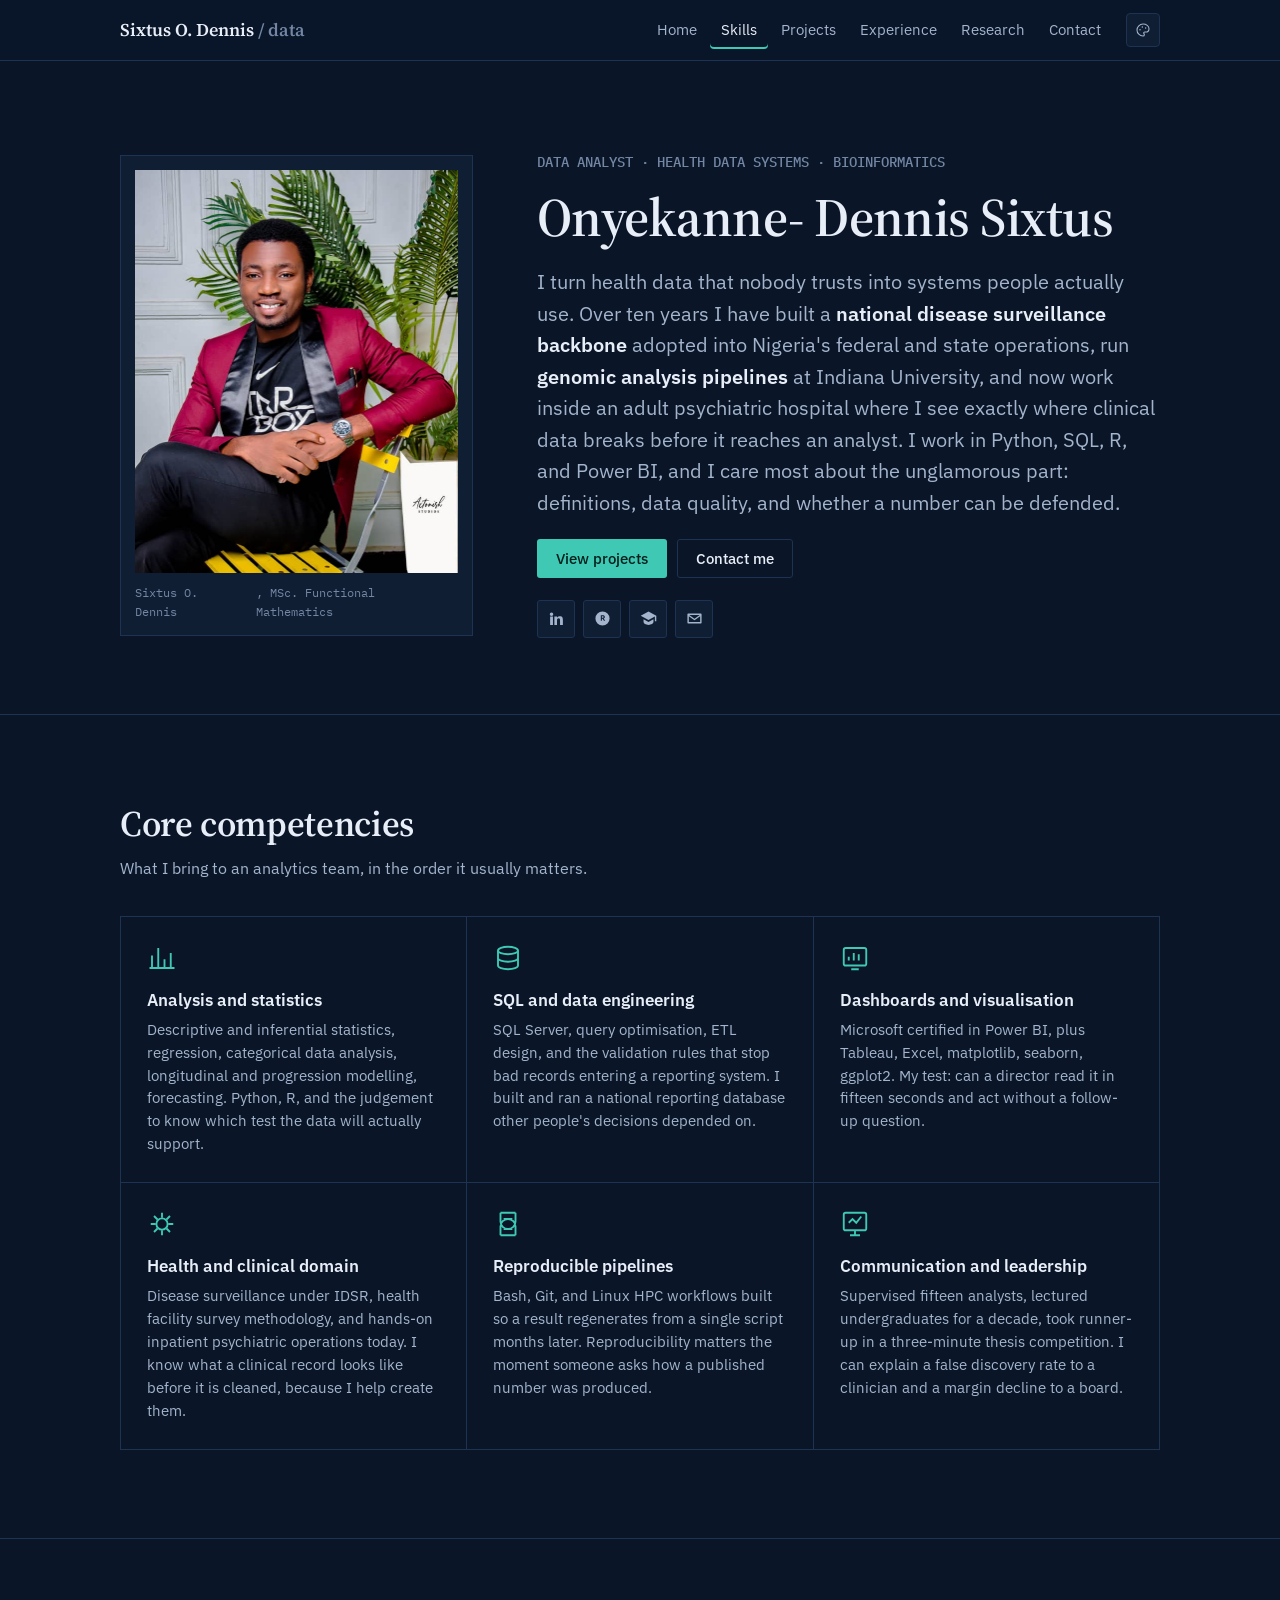
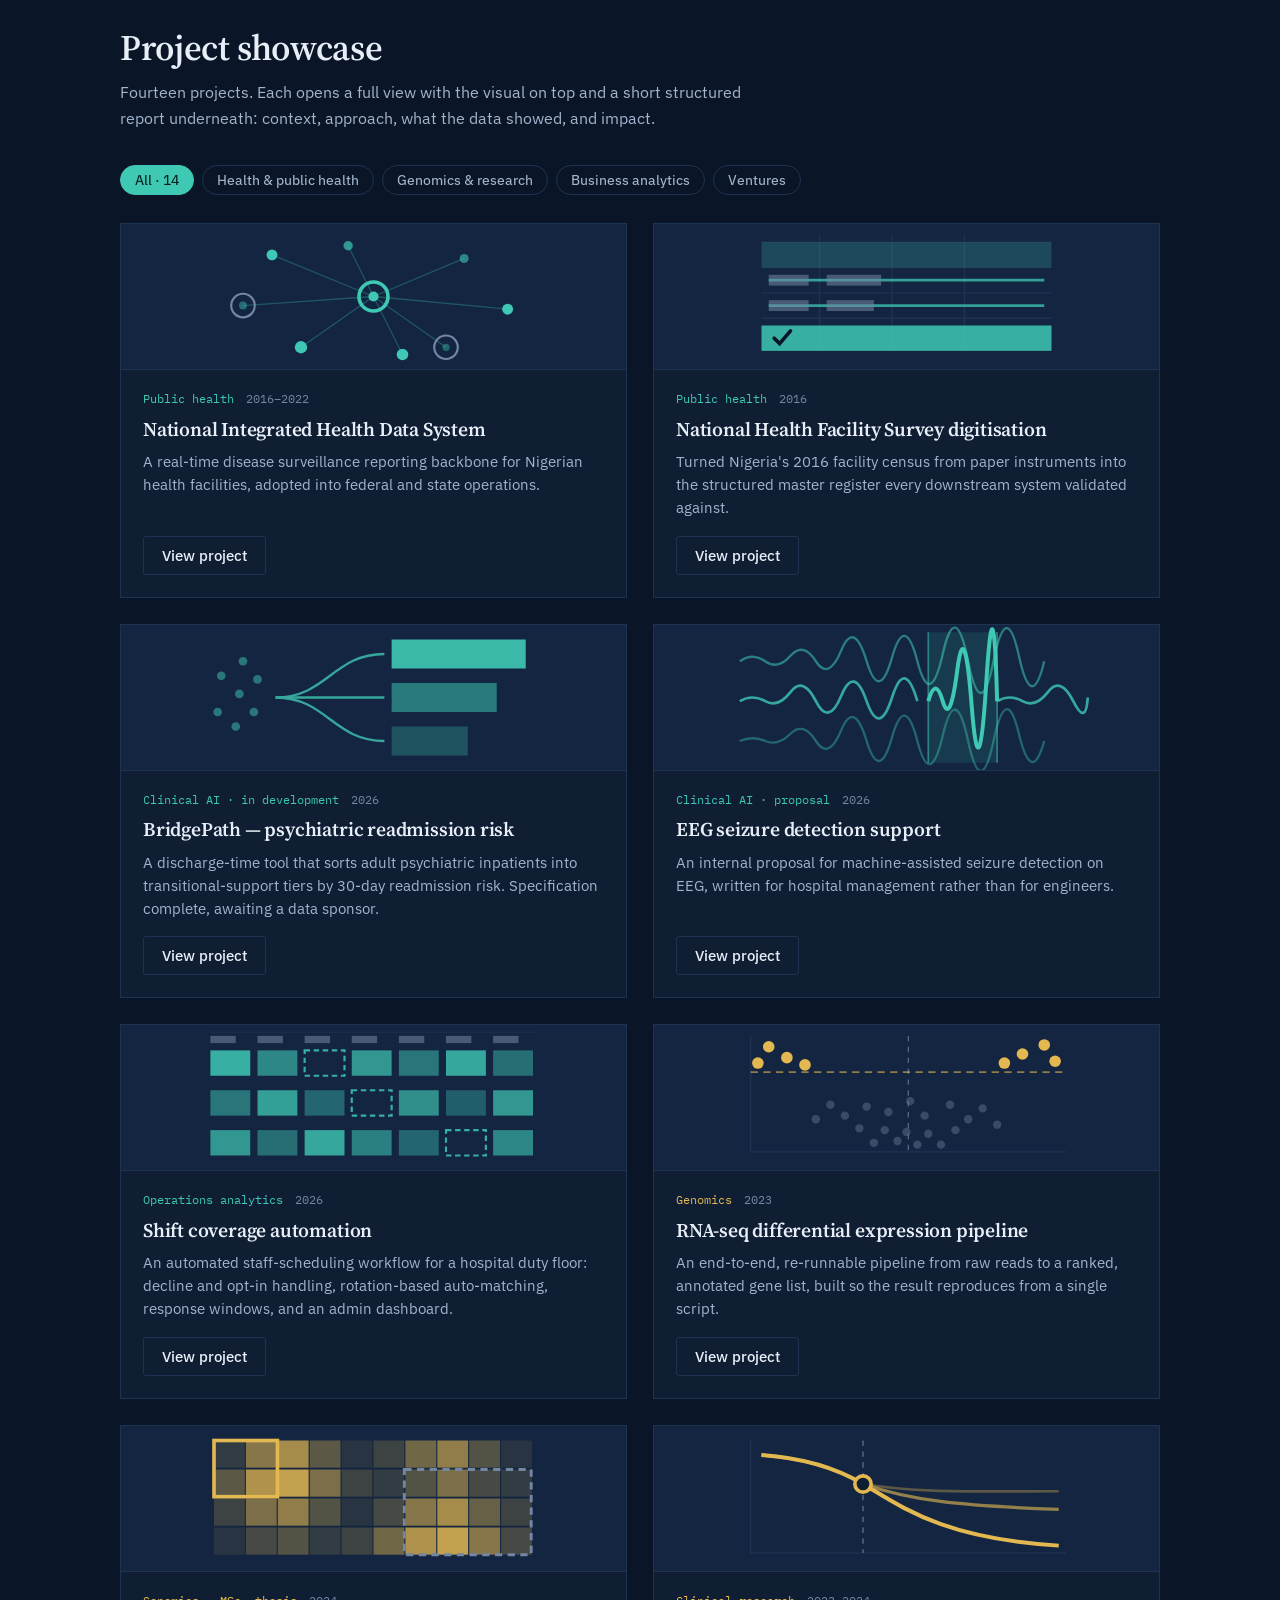
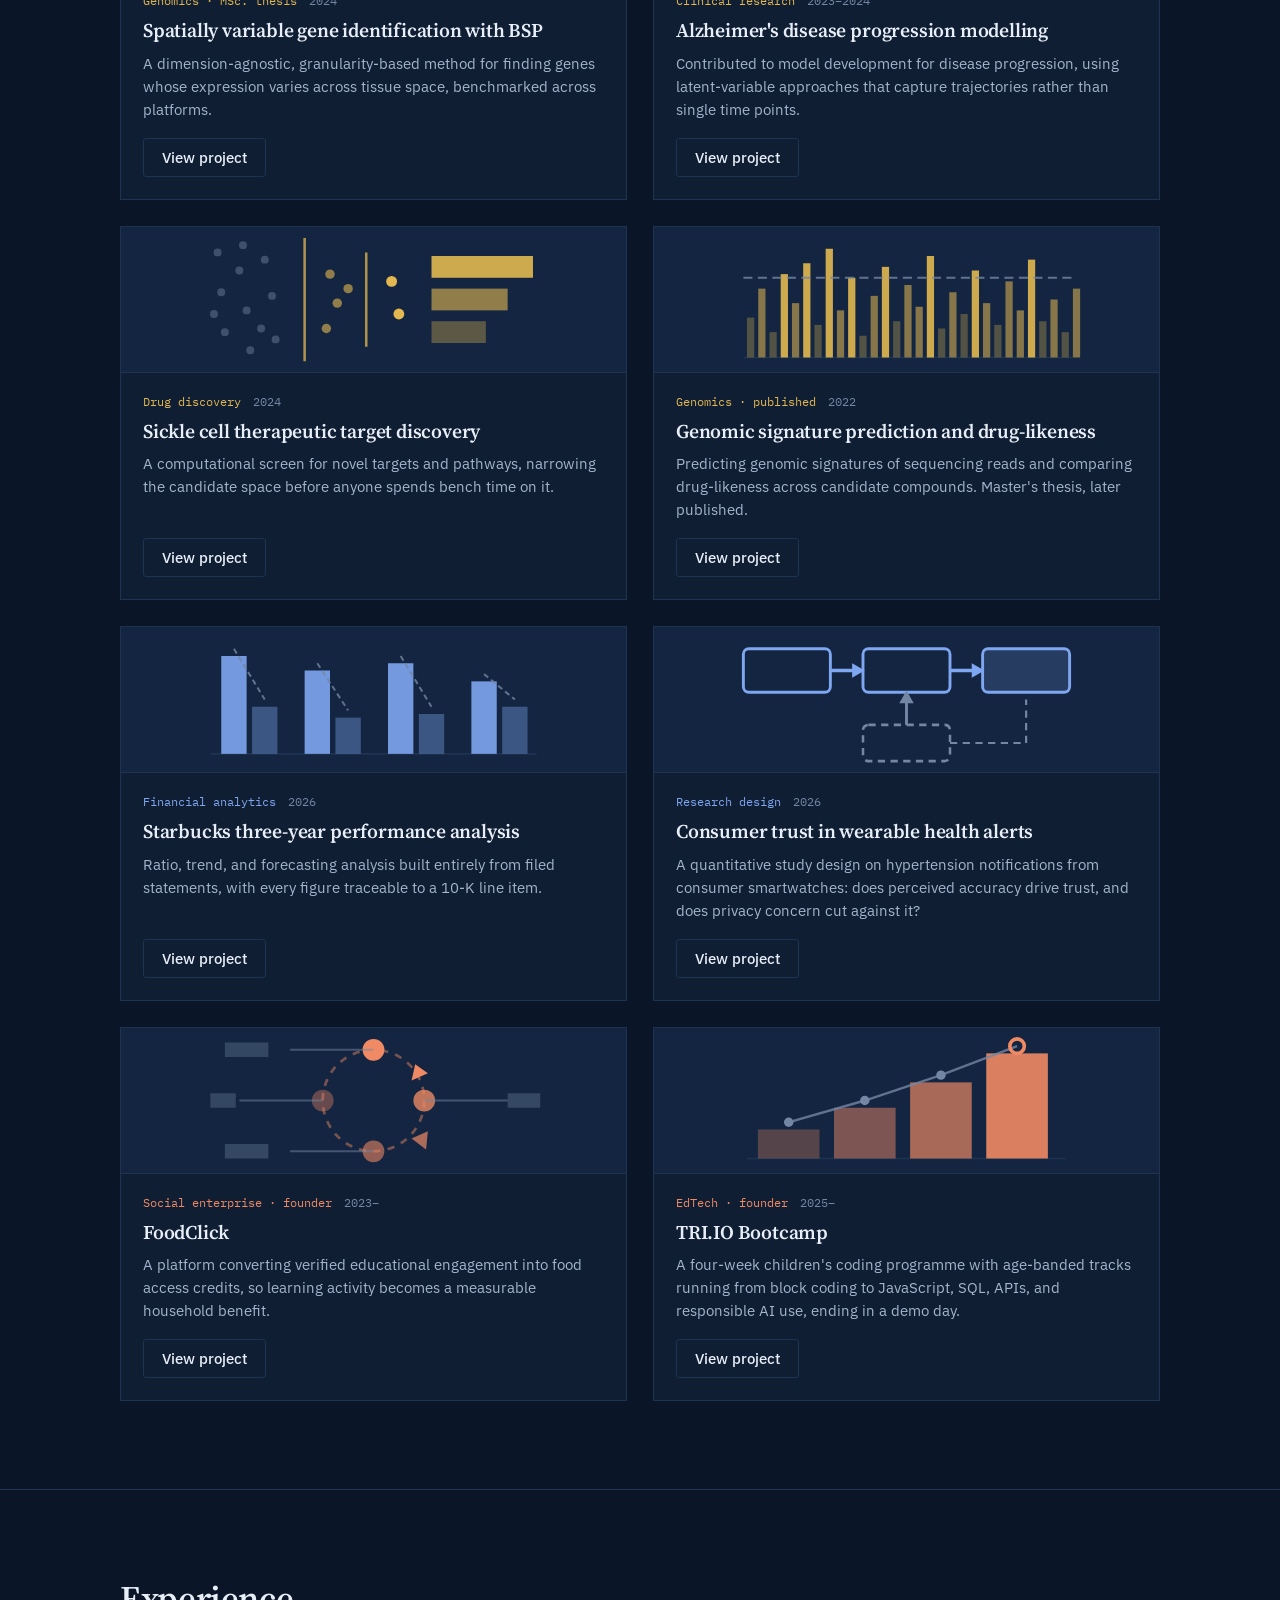
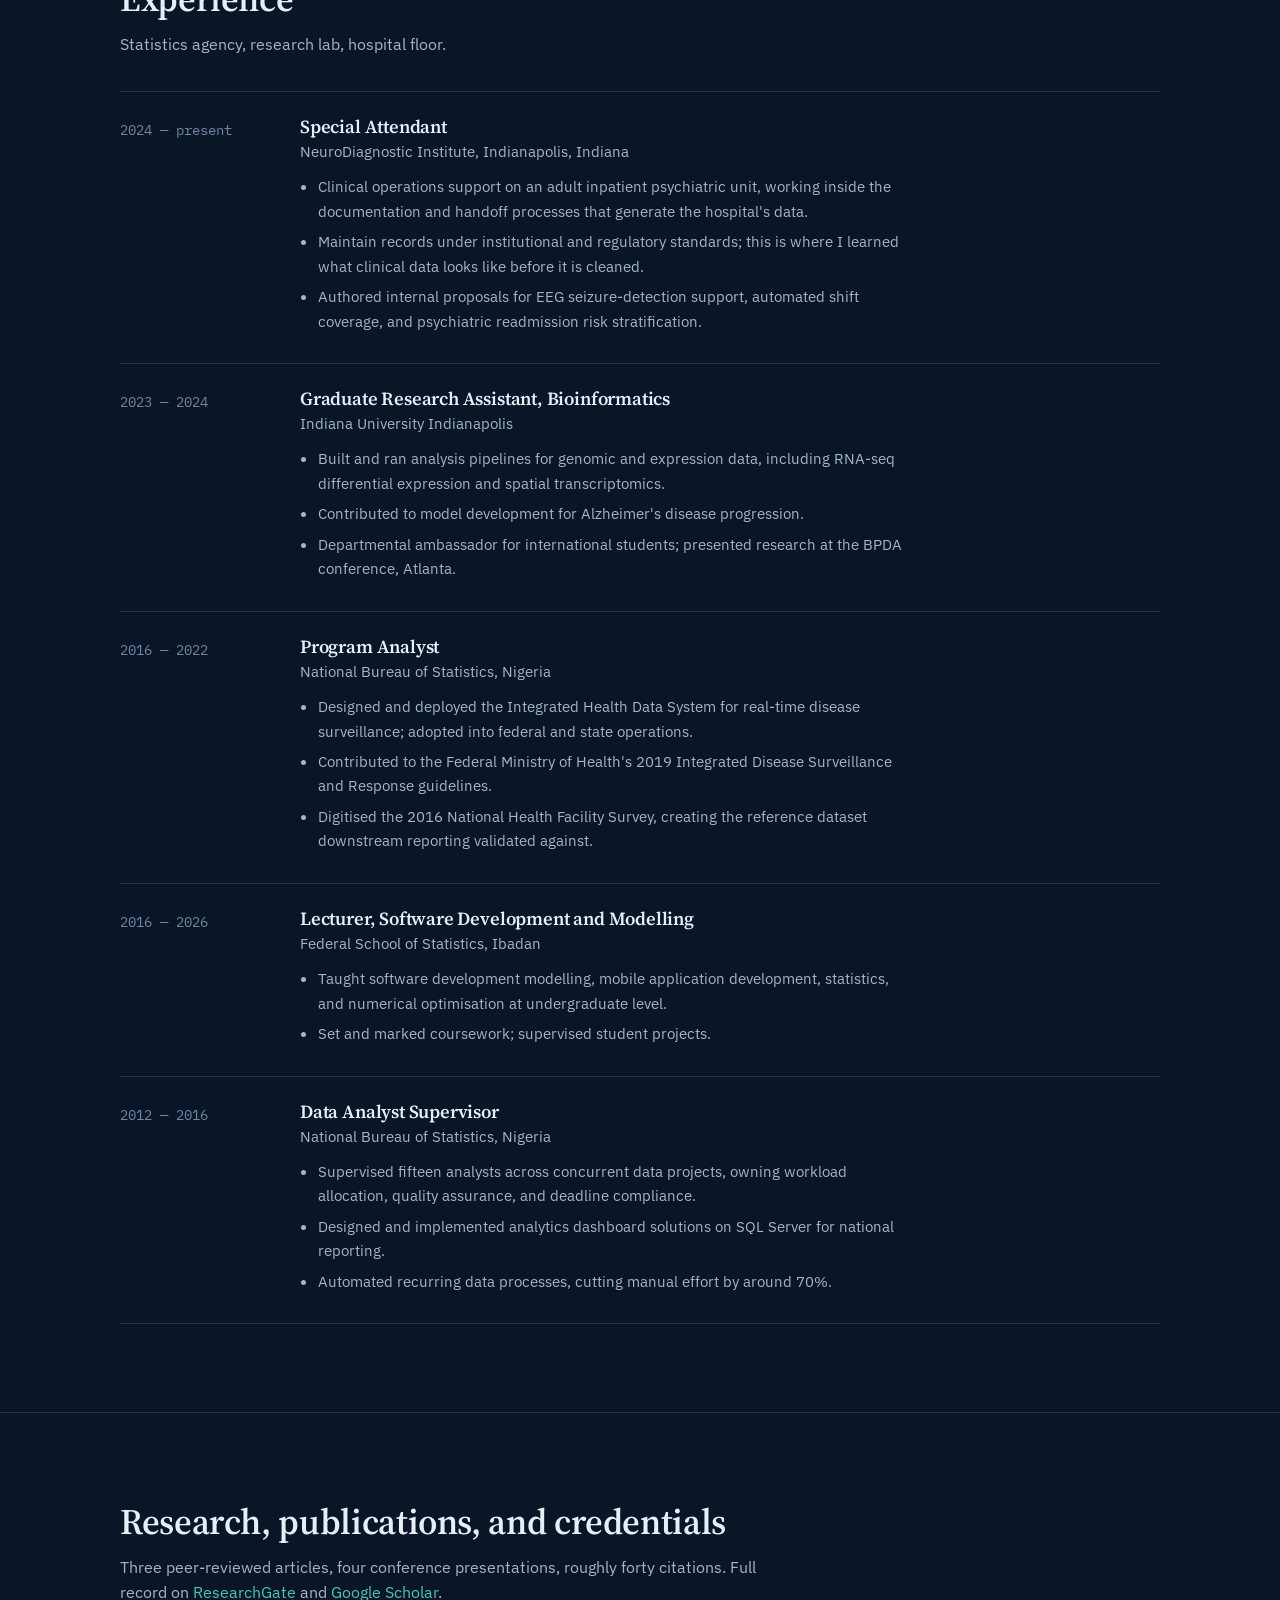
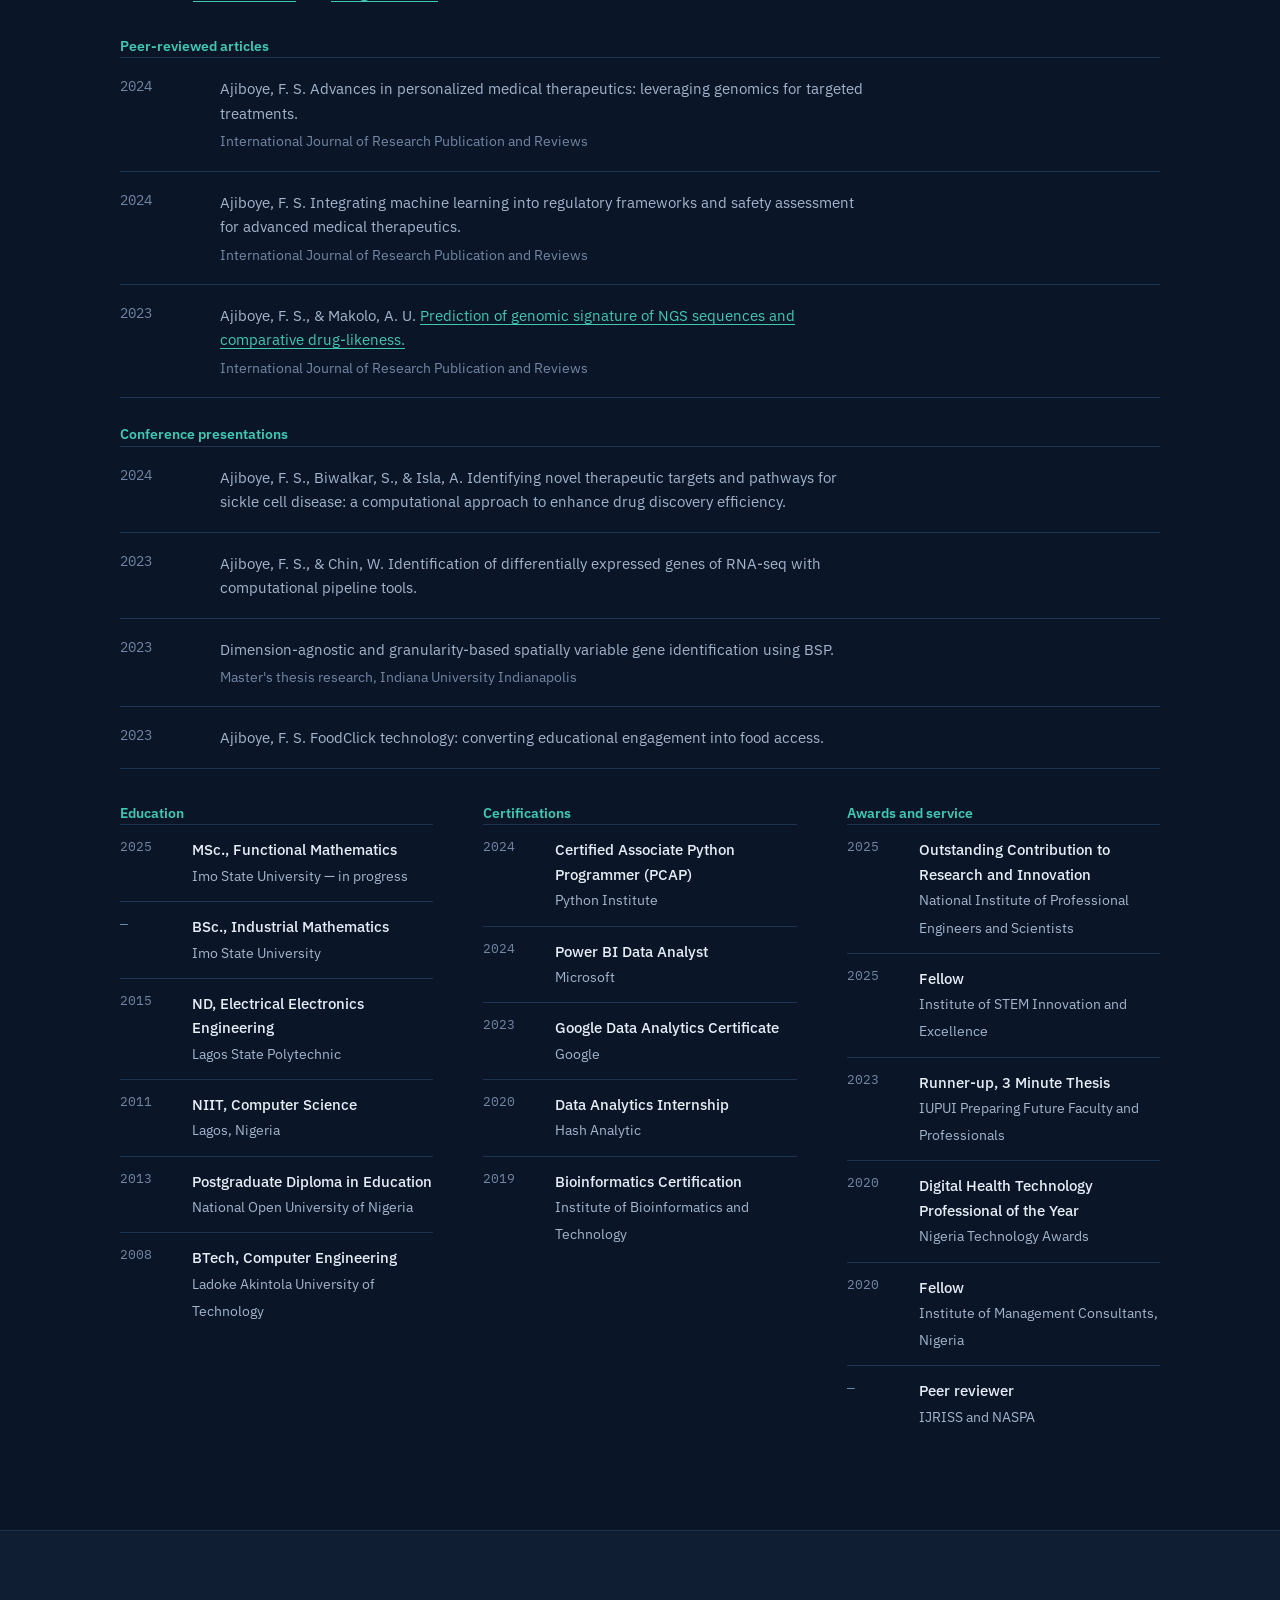
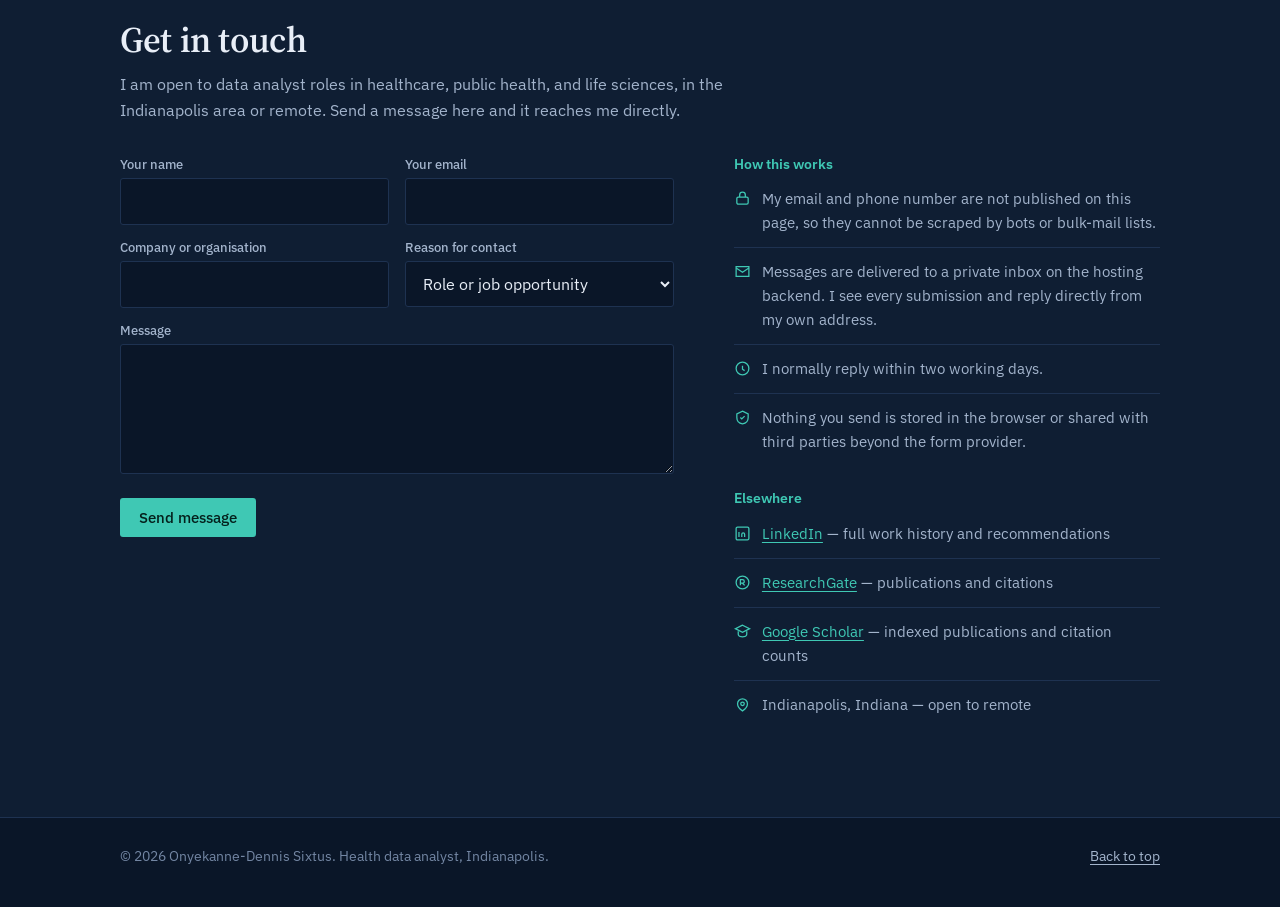
==== commit 3207b4e4: "fix image display problem" ====
--- a/index.html
+++ b/index.html
@@ -47,7 +47,7 @@
 <header class="hero">
   <div class="wrap hero-grid">
     <figure class="portrait">
-<img src="C:\Users\USER\Desktop\PORTFOLIO\sixtus-portfolio\image.jpg"
+      <img src="image.jpg" alt="Sixtus O. Dennis">
       <figcaption class="pcap"><span>Sixtus O. Dennis</span><span>, MSc. Functional Mathematics</span></figcaption>
     </figure>
 
